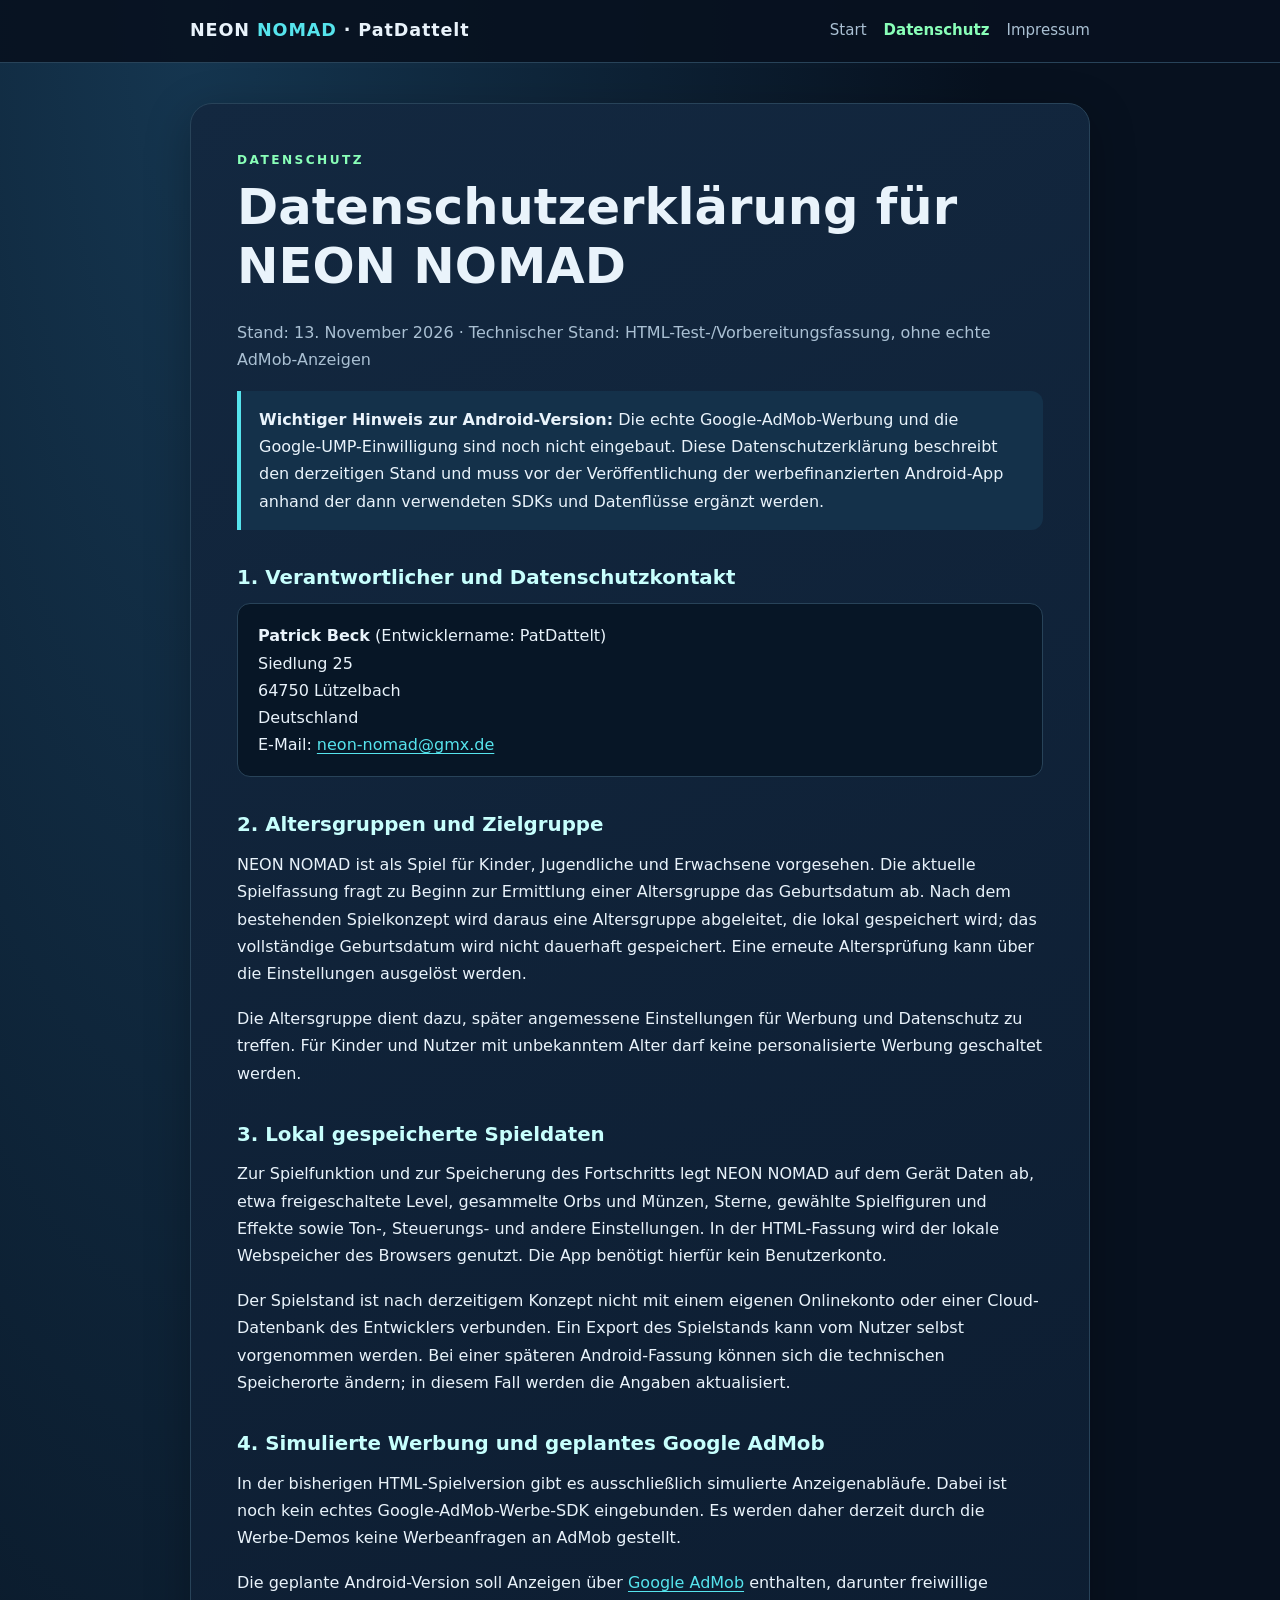
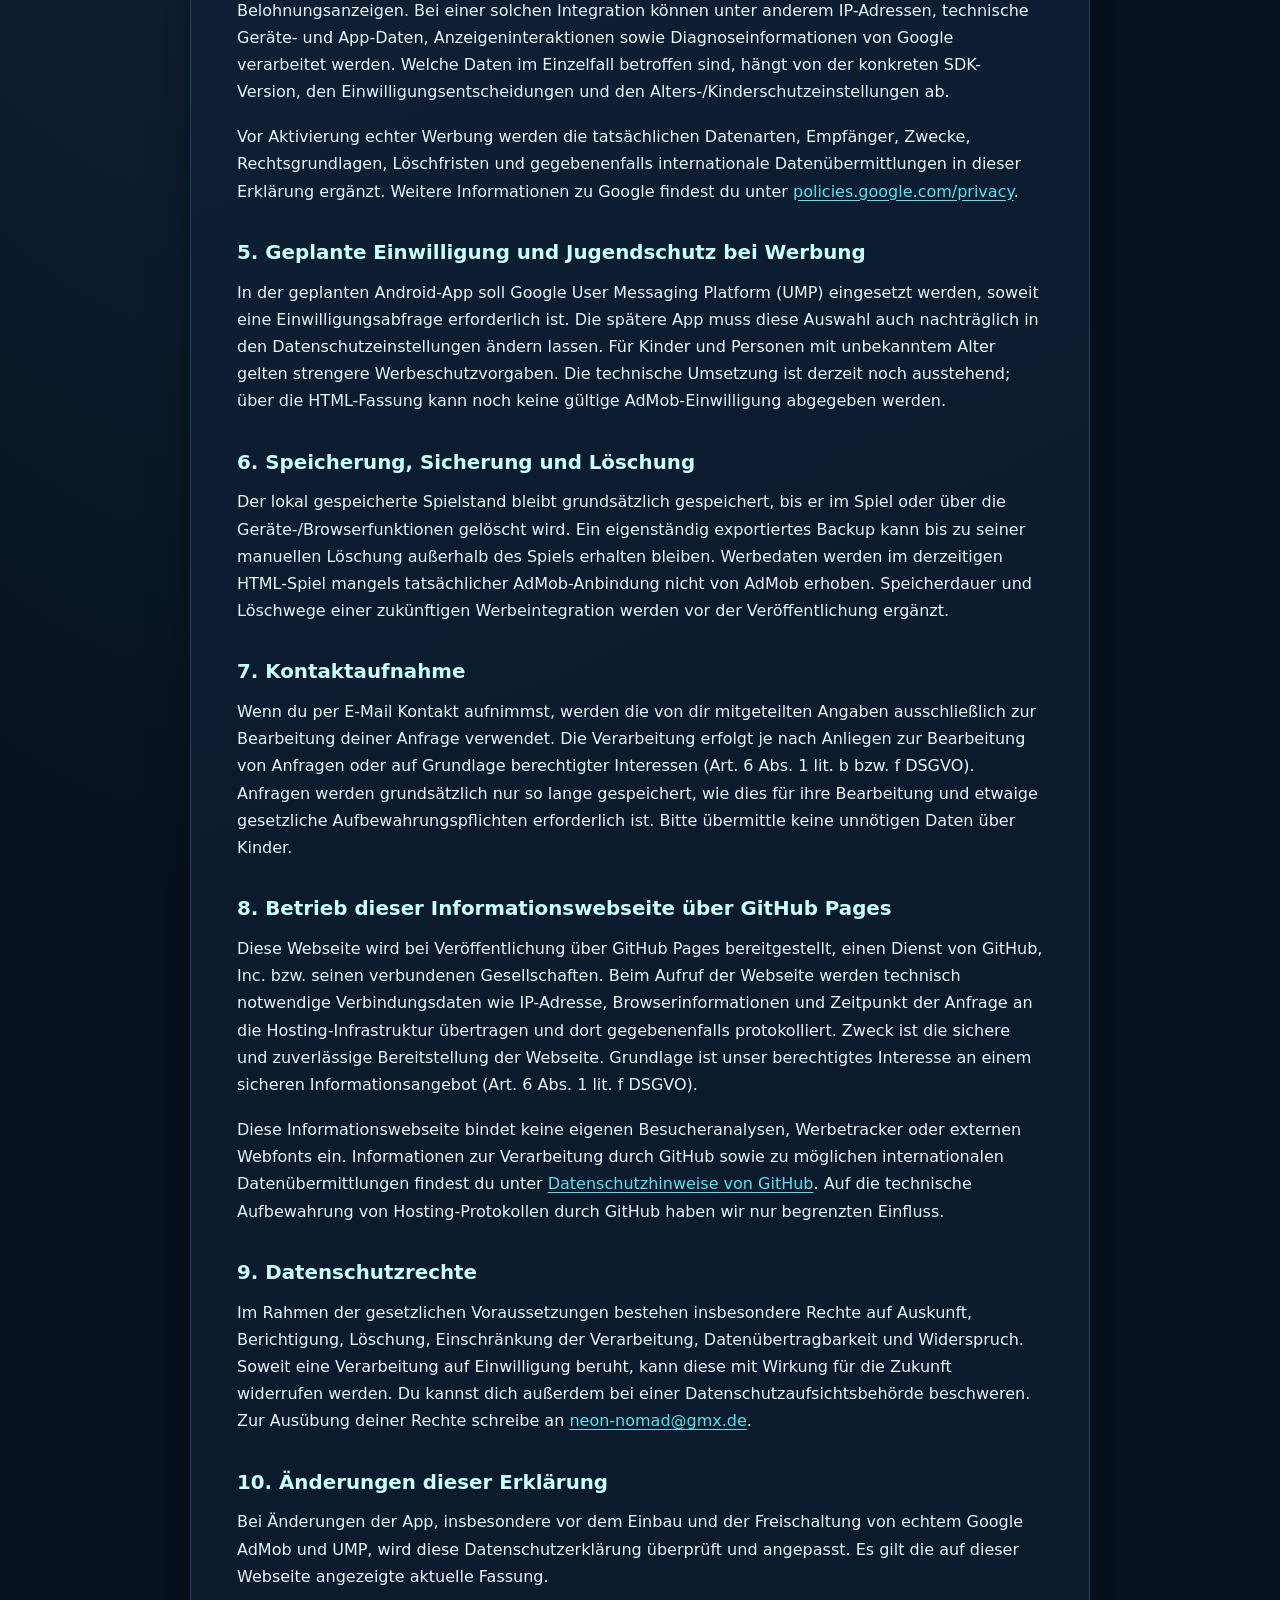
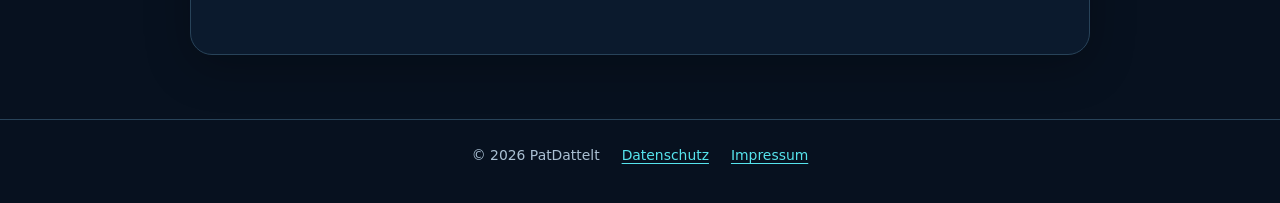
==== datenschutz.html @ 6fb0c7a7 "Datenschutzerklärung für NEON NOMAD hinzufügen" ====
<!doctype html>
<html lang="de">
<head><meta charset="utf-8"><meta name="viewport" content="width=device-width,initial-scale=1"><meta name="theme-color" content="#07111f">
<title>Datenschutzerklärung – NEON NOMAD | PatDattelt</title><meta name="description" content="Datenschutzerklärung für NEON NOMAD und die zugehörige Informationswebseite."><link rel="stylesheet" href="style.css"></head>
<body>
<header class="site-header"><div class="wrap"><a href="index.html" class="brand">NEON <span>NOMAD</span> · PatDattelt</a><nav aria-label="Hauptnavigation"><a href="index.html">Start</a><a href="datenschutz.html" aria-current="page">Datenschutz</a><a href="impressum.html">Impressum</a></nav></div></header>
<main class="wrap"><article class="paper">
<p class="kicker">DATENSCHUTZ</p>
<h1>Datenschutzerklärung für NEON NOMAD</h1>
<p class="muted">Stand: 13. November 2026 · Technischer Stand: HTML-Test-/Vorbereitungsfassung, ohne echte AdMob-Anzeigen</p>
<div class="notice"><strong>Wichtiger Hinweis zur Android-Version:</strong> Die echte Google-AdMob-Werbung und die Google-UMP-Einwilligung sind noch nicht eingebaut. Diese Datenschutzerklärung beschreibt den derzeitigen Stand und muss vor der Veröffentlichung der werbefinanzierten Android-App anhand der dann verwendeten SDKs und Datenflüsse ergänzt werden.</div>
<h2>1. Verantwortlicher und Datenschutzkontakt</h2>
<address class="contact"><strong>Patrick Beck</strong> (Entwicklername: PatDattelt)<br>Siedlung 25<br>64750 Lützelbach<br>Deutschland<br>E-Mail: <a href="mailto:neon-nomad@gmx.de">neon-nomad@gmx.de</a></address>
<h2>2. Altersgruppen und Zielgruppe</h2>
<p>NEON NOMAD ist als Spiel für Kinder, Jugendliche und Erwachsene vorgesehen. Die aktuelle Spielfassung fragt zu Beginn zur Ermittlung einer Altersgruppe das Geburtsdatum ab. Nach dem bestehenden Spielkonzept wird daraus eine Altersgruppe abgeleitet, die lokal gespeichert wird; das vollständige Geburtsdatum wird nicht dauerhaft gespeichert. Eine erneute Altersprüfung kann über die Einstellungen ausgelöst werden.</p>
<p>Die Altersgruppe dient dazu, später angemessene Einstellungen für Werbung und Datenschutz zu treffen. Für Kinder und Nutzer mit unbekanntem Alter darf keine personalisierte Werbung geschaltet werden.</p>
<h2>3. Lokal gespeicherte Spieldaten</h2>
<p>Zur Spielfunktion und zur Speicherung des Fortschritts legt NEON NOMAD auf dem Gerät Daten ab, etwa freigeschaltete Level, gesammelte Orbs und Münzen, Sterne, gewählte Spielfiguren und Effekte sowie Ton-, Steuerungs- und andere Einstellungen. In der HTML-Fassung wird der lokale Webspeicher des Browsers genutzt. Die App benötigt hierfür kein Benutzerkonto.</p>
<p>Der Spielstand ist nach derzeitigem Konzept nicht mit einem eigenen Onlinekonto oder einer Cloud-Datenbank des Entwicklers verbunden. Ein Export des Spielstands kann vom Nutzer selbst vorgenommen werden. Bei einer späteren Android-Fassung können sich die technischen Speicherorte ändern; in diesem Fall werden die Angaben aktualisiert.</p>
<h2>4. Simulierte Werbung und geplantes Google AdMob</h2>
<p>In der bisherigen HTML-Spielversion gibt es ausschließlich simulierte Anzeigenabläufe. Dabei ist noch kein echtes Google-AdMob-Werbe-SDK eingebunden. Es werden daher derzeit durch die Werbe-Demos keine Werbeanfragen an AdMob gestellt.</p>
<p>Die geplante Android-Version soll Anzeigen über <a href="https://support.google.com/admob/">Google AdMob</a> enthalten, darunter freiwillige Belohnungsanzeigen. Bei einer solchen Integration können unter anderem IP-Adressen, technische Geräte- und App-Daten, Anzeigeninteraktionen sowie Diagnoseinformationen von Google verarbeitet werden. Welche Daten im Einzelfall betroffen sind, hängt von der konkreten SDK-Version, den Einwilligungsentscheidungen und den Alters-/Kinderschutzeinstellungen ab.</p>
<p>Vor Aktivierung echter Werbung werden die tatsächlichen Datenarten, Empfänger, Zwecke, Rechtsgrundlagen, Löschfristen und gegebenenfalls internationale Datenübermittlungen in dieser Erklärung ergänzt. Weitere Informationen zu Google findest du unter <a href="https://policies.google.com/privacy">policies.google.com/privacy</a>.</p>
<h2>5. Geplante Einwilligung und Jugendschutz bei Werbung</h2>
<p>In der geplanten Android-App soll Google User Messaging Platform (UMP) eingesetzt werden, soweit eine Einwilligungsabfrage erforderlich ist. Die spätere App muss diese Auswahl auch nachträglich in den Datenschutzeinstellungen ändern lassen. Für Kinder und Personen mit unbekanntem Alter gelten strengere Werbeschutzvorgaben. Die technische Umsetzung ist derzeit noch ausstehend; über die HTML-Fassung kann noch keine gültige AdMob-Einwilligung abgegeben werden.</p>
<h2>6. Speicherung, Sicherung und Löschung</h2>
<p>Der lokal gespeicherte Spielstand bleibt grundsätzlich gespeichert, bis er im Spiel oder über die Geräte-/Browserfunktionen gelöscht wird. Ein eigenständig exportiertes Backup kann bis zu seiner manuellen Löschung außerhalb des Spiels erhalten bleiben. Werbedaten werden im derzeitigen HTML-Spiel mangels tatsächlicher AdMob-Anbindung nicht von AdMob erhoben. Speicherdauer und Löschwege einer zukünftigen Werbeintegration werden vor der Veröffentlichung ergänzt.</p>
<h2>7. Kontaktaufnahme</h2>
<p>Wenn du per E-Mail Kontakt aufnimmst, werden die von dir mitgeteilten Angaben ausschließlich zur Bearbeitung deiner Anfrage verwendet. Die Verarbeitung erfolgt je nach Anliegen zur Bearbeitung von Anfragen oder auf Grundlage berechtigter Interessen (Art. 6 Abs. 1 lit. b bzw. f DSGVO). Anfragen werden grundsätzlich nur so lange gespeichert, wie dies für ihre Bearbeitung und etwaige gesetzliche Aufbewahrungspflichten erforderlich ist. Bitte übermittle keine unnötigen Daten über Kinder.</p>
<h2>8. Betrieb dieser Informationswebseite über GitHub Pages</h2>
<p>Diese Webseite wird bei Veröffentlichung über GitHub Pages bereitgestellt, einen Dienst von GitHub, Inc. bzw. seinen verbundenen Gesellschaften. Beim Aufruf der Webseite werden technisch notwendige Verbindungsdaten wie IP-Adresse, Browserinformationen und Zeitpunkt der Anfrage an die Hosting-Infrastruktur übertragen und dort gegebenenfalls protokolliert. Zweck ist die sichere und zuverlässige Bereitstellung der Webseite. Grundlage ist unser berechtigtes Interesse an einem sicheren Informationsangebot (Art. 6 Abs. 1 lit. f DSGVO).</p>
<p>Diese Informationswebseite bindet keine eigenen Besucheranalysen, Werbetracker oder externen Webfonts ein. Informationen zur Verarbeitung durch GitHub sowie zu möglichen internationalen Datenübermittlungen findest du unter <a href="https://docs.github.com/de/site-policy/privacy-policies/github-general-privacy-statement">Datenschutzhinweise von GitHub</a>. Auf die technische Aufbewahrung von Hosting-Protokollen durch GitHub haben wir nur begrenzten Einfluss.</p>
<h2>9. Datenschutzrechte</h2>
<p>Im Rahmen der gesetzlichen Voraussetzungen bestehen insbesondere Rechte auf Auskunft, Berichtigung, Löschung, Einschränkung der Verarbeitung, Datenübertragbarkeit und Widerspruch. Soweit eine Verarbeitung auf Einwilligung beruht, kann diese mit Wirkung für die Zukunft widerrufen werden. Du kannst dich außerdem bei einer Datenschutzaufsichtsbehörde beschweren. Zur Ausübung deiner Rechte schreibe an <a href="mailto:neon-nomad@gmx.de">neon-nomad@gmx.de</a>.</p>
<h2>10. Änderungen dieser Erklärung</h2>
<p>Bei Änderungen der App, insbesondere vor dem Einbau und der Freischaltung von echtem Google AdMob und UMP, wird diese Datenschutzerklärung überprüft und angepasst. Es gilt die auf dieser Webseite angezeigte aktuelle Fassung.</p>
</article></main>
<footer>© 2026 PatDattelt <a href="datenschutz.html">Datenschutz</a><a href="impressum.html">Impressum</a></footer>
</body></html>
---- style.css ----
:root{color-scheme:dark;--bg:#07111f;--surface:#0f2035;--ink:#e9f3fb;--muted:#aac0d3;--line:#284359;--cyan:#56e4ed;--green:#89ffb8}*{box-sizing:border-box}html{scroll-behavior:smooth}body{margin:0;background:radial-gradient(ellipse at 15% 0%,#153650 0%,transparent 52%),var(--bg);font:16px/1.7 system-ui,-apple-system,"Segoe UI",sans-serif;color:var(--ink)}a{color:var(--cyan);text-underline-offset:3px}a:hover{color:white}.wrap{width:min(100% - 36px,900px);margin:auto}.site-header{background:#07111fe9;border-bottom:1px solid var(--line)}.site-header .wrap{display:flex;align-items:center;justify-content:space-between;flex-wrap:wrap;gap:10px;padding:16px 0}.brand{font-weight:900;letter-spacing:.05em;color:var(--ink);text-decoration:none;font-size:1.1rem}.brand span{color:var(--cyan)}nav{display:flex;gap:17px;flex-wrap:wrap}nav a{font-size:.94rem;text-decoration:none;color:var(--muted)}nav a[aria-current="page"]{color:var(--green);font-weight:700}main{padding:40px 0 64px}.paper{background:linear-gradient(155deg,#132840,#0b1a2d 70%);border:1px solid var(--line);border-radius:22px;padding:clamp(20px,5vw,46px);box-shadow:0 12px 45px #0004}.kicker{font-size:.76rem;font-weight:850;letter-spacing:.2em;color:var(--green);margin-bottom:7px}h1{line-height:1.2;font-size:clamp(2rem,6vw,3.1rem);margin:0 0 22px}h2{font-size:1.24rem;line-height:1.35;margin:35px 0 12px;color:#c7fffd}p{margin:0 0 18px}.muted{color:var(--muted)}.notice{border-left:4px solid var(--cyan);padding:15px 18px;background:#14314a;border-radius:0 12px 12px 0;margin:16px 0 24px}.contact{font-style:normal;border:1px solid var(--line);padding:18px 20px;border-radius:13px;background:#071626;overflow-wrap:anywhere}.card-grid{display:grid;grid-template-columns:repeat(auto-fit,minmax(min(100%,270px),1fr));gap:14px;margin:30px 0}.link-card{display:flex;flex-direction:column;gap:10px;text-decoration:none;border:1px solid #316578;background:#0b2940;padding:22px;border-radius:14px}.link-card strong{font-size:1.16rem;color:var(--ink)}.link-card small{font-size:.91rem;color:var(--muted)}footer{border-top:1px solid var(--line);padding:24px 18px 35px;display:flex;justify-content:center;flex-wrap:wrap;gap:12px 22px;color:var(--muted);font-size:.87rem}@media(max-width:520px){main{padding:18px 0 42px}.site-header .wrap{padding:12px 0}nav{gap:12px}.paper{border-radius:15px}.wrap{width:min(100% - 24px,900px)}}
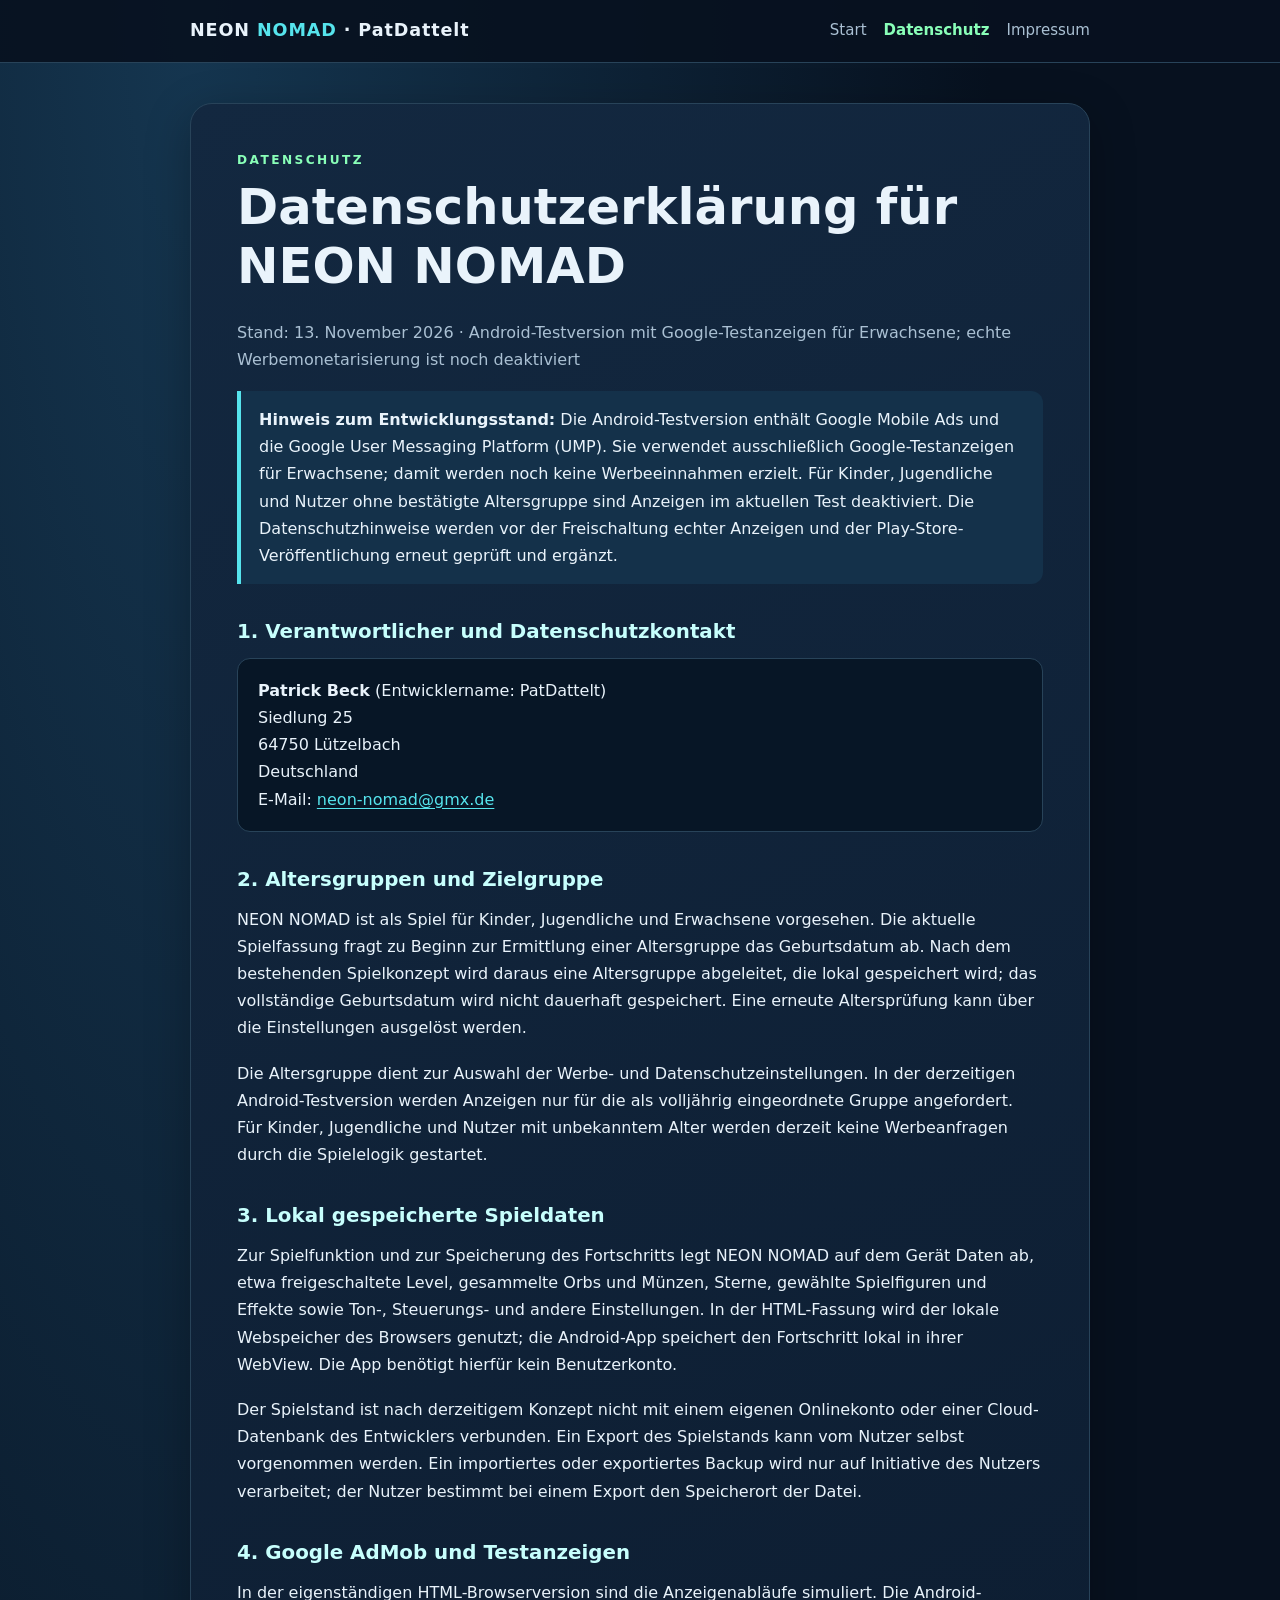
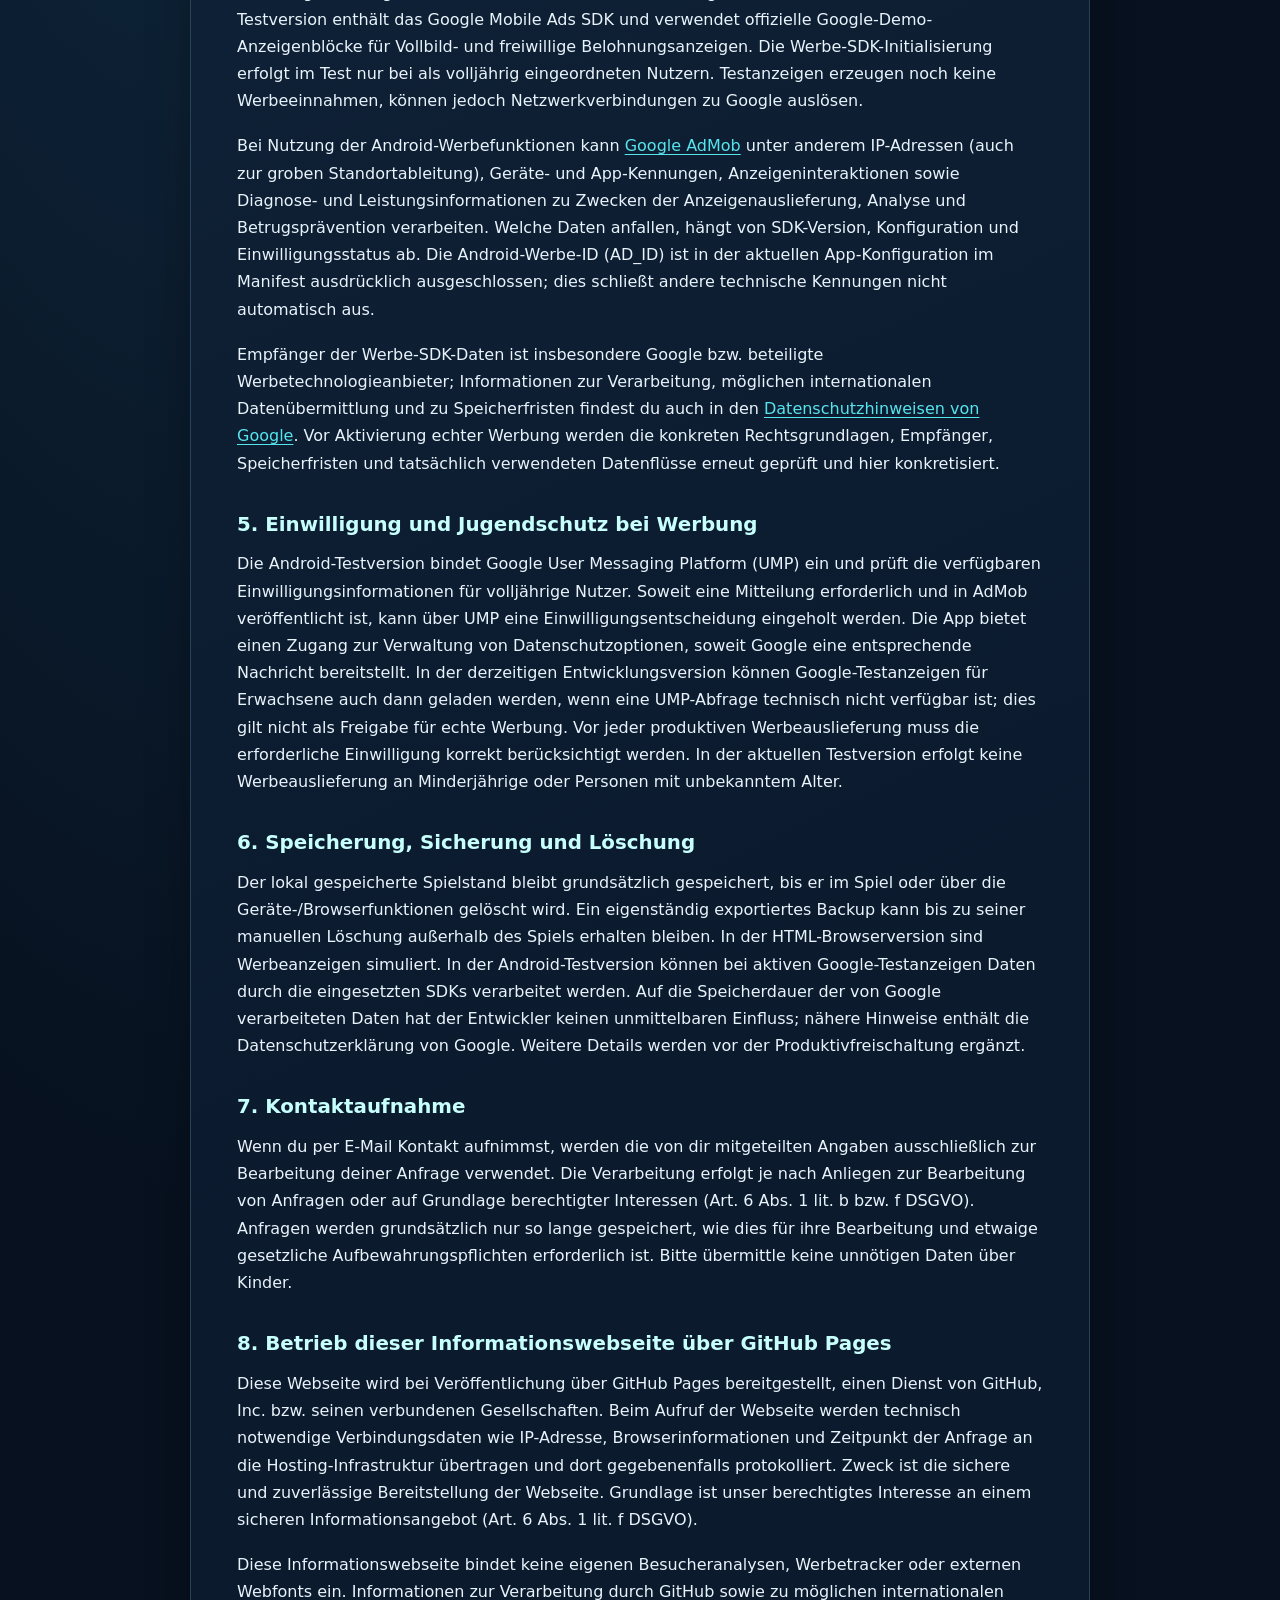
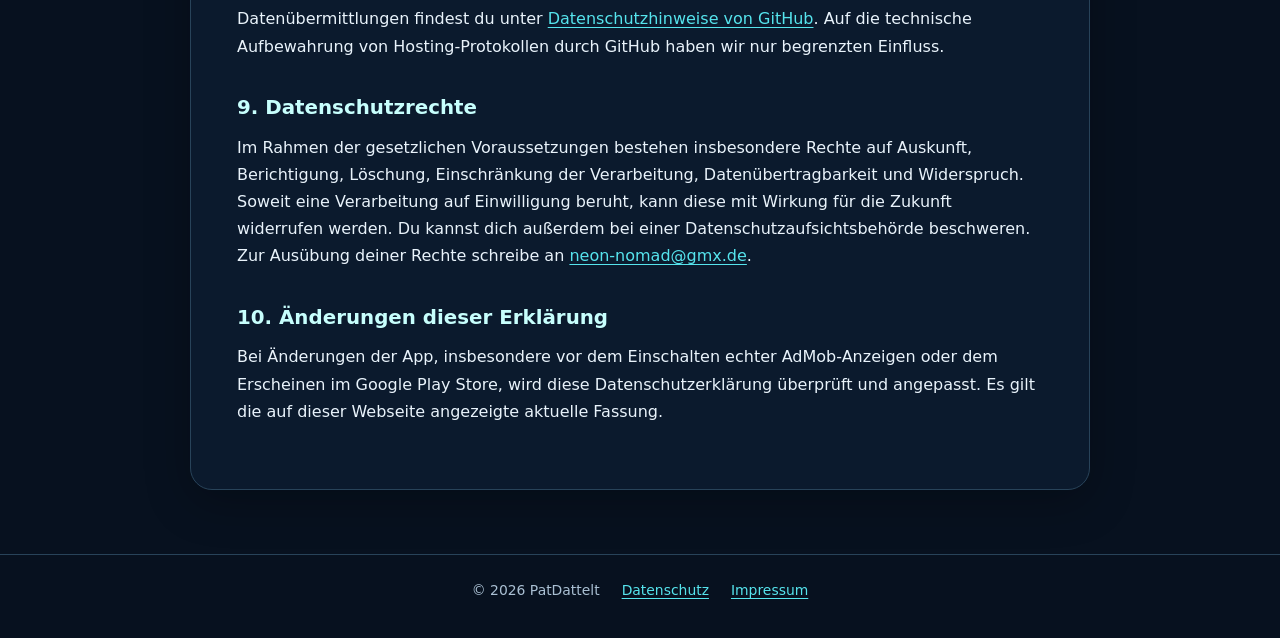
==== commit a2722414: "Update public game privacy policy for actual AdMob demo SDK and UMP integration" ====
--- a/datenschutz.html
+++ b/datenschutz.html
@@ -7,24 +7,24 @@
 <main class="wrap"><article class="paper">
 <p class="kicker">DATENSCHUTZ</p>
 <h1>Datenschutzerklärung für NEON NOMAD</h1>
-<p class="muted">Stand: 13. November 2026 · Technischer Stand: HTML-Test-/Vorbereitungsfassung, ohne echte AdMob-Anzeigen</p>
-<div class="notice"><strong>Wichtiger Hinweis zur Android-Version:</strong> Die echte Google-AdMob-Werbung und die Google-UMP-Einwilligung sind noch nicht eingebaut. Diese Datenschutzerklärung beschreibt den derzeitigen Stand und muss vor der Veröffentlichung der werbefinanzierten Android-App anhand der dann verwendeten SDKs und Datenflüsse ergänzt werden.</div>
+<p class="muted">Stand: 13. November 2026 · Android-Testversion mit Google-Testanzeigen für Erwachsene; echte Werbemonetarisierung ist noch deaktiviert</p>
+<div class="notice"><strong>Hinweis zum Entwicklungsstand:</strong> Die Android-Testversion enthält Google Mobile Ads und die Google User Messaging Platform (UMP). Sie verwendet ausschließlich Google-Testanzeigen für Erwachsene; damit werden noch keine Werbeeinnahmen erzielt. Für Kinder, Jugendliche und Nutzer ohne bestätigte Altersgruppe sind Anzeigen im aktuellen Test deaktiviert. Die Datenschutzhinweise werden vor der Freischaltung echter Anzeigen und der Play-Store-Veröffentlichung erneut geprüft und ergänzt.</div>
 <h2>1. Verantwortlicher und Datenschutzkontakt</h2>
 <address class="contact"><strong>Patrick Beck</strong> (Entwicklername: PatDattelt)<br>Siedlung 25<br>64750 Lützelbach<br>Deutschland<br>E-Mail: <a href="mailto:neon-nomad@gmx.de">neon-nomad@gmx.de</a></address>
 <h2>2. Altersgruppen und Zielgruppe</h2>
 <p>NEON NOMAD ist als Spiel für Kinder, Jugendliche und Erwachsene vorgesehen. Die aktuelle Spielfassung fragt zu Beginn zur Ermittlung einer Altersgruppe das Geburtsdatum ab. Nach dem bestehenden Spielkonzept wird daraus eine Altersgruppe abgeleitet, die lokal gespeichert wird; das vollständige Geburtsdatum wird nicht dauerhaft gespeichert. Eine erneute Altersprüfung kann über die Einstellungen ausgelöst werden.</p>
-<p>Die Altersgruppe dient dazu, später angemessene Einstellungen für Werbung und Datenschutz zu treffen. Für Kinder und Nutzer mit unbekanntem Alter darf keine personalisierte Werbung geschaltet werden.</p>
+<p>Die Altersgruppe dient zur Auswahl der Werbe- und Datenschutzeinstellungen. In der derzeitigen Android-Testversion werden Anzeigen nur für die als volljährig eingeordnete Gruppe angefordert. Für Kinder, Jugendliche und Nutzer mit unbekanntem Alter werden derzeit keine Werbeanfragen durch die Spielelogik gestartet.</p>
 <h2>3. Lokal gespeicherte Spieldaten</h2>
-<p>Zur Spielfunktion und zur Speicherung des Fortschritts legt NEON NOMAD auf dem Gerät Daten ab, etwa freigeschaltete Level, gesammelte Orbs und Münzen, Sterne, gewählte Spielfiguren und Effekte sowie Ton-, Steuerungs- und andere Einstellungen. In der HTML-Fassung wird der lokale Webspeicher des Browsers genutzt. Die App benötigt hierfür kein Benutzerkonto.</p>
-<p>Der Spielstand ist nach derzeitigem Konzept nicht mit einem eigenen Onlinekonto oder einer Cloud-Datenbank des Entwicklers verbunden. Ein Export des Spielstands kann vom Nutzer selbst vorgenommen werden. Bei einer späteren Android-Fassung können sich die technischen Speicherorte ändern; in diesem Fall werden die Angaben aktualisiert.</p>
-<h2>4. Simulierte Werbung und geplantes Google AdMob</h2>
-<p>In der bisherigen HTML-Spielversion gibt es ausschließlich simulierte Anzeigenabläufe. Dabei ist noch kein echtes Google-AdMob-Werbe-SDK eingebunden. Es werden daher derzeit durch die Werbe-Demos keine Werbeanfragen an AdMob gestellt.</p>
-<p>Die geplante Android-Version soll Anzeigen über <a href="https://support.google.com/admob/">Google AdMob</a> enthalten, darunter freiwillige Belohnungsanzeigen. Bei einer solchen Integration können unter anderem IP-Adressen, technische Geräte- und App-Daten, Anzeigeninteraktionen sowie Diagnoseinformationen von Google verarbeitet werden. Welche Daten im Einzelfall betroffen sind, hängt von der konkreten SDK-Version, den Einwilligungsentscheidungen und den Alters-/Kinderschutzeinstellungen ab.</p>
-<p>Vor Aktivierung echter Werbung werden die tatsächlichen Datenarten, Empfänger, Zwecke, Rechtsgrundlagen, Löschfristen und gegebenenfalls internationale Datenübermittlungen in dieser Erklärung ergänzt. Weitere Informationen zu Google findest du unter <a href="https://policies.google.com/privacy">policies.google.com/privacy</a>.</p>
-<h2>5. Geplante Einwilligung und Jugendschutz bei Werbung</h2>
-<p>In der geplanten Android-App soll Google User Messaging Platform (UMP) eingesetzt werden, soweit eine Einwilligungsabfrage erforderlich ist. Die spätere App muss diese Auswahl auch nachträglich in den Datenschutzeinstellungen ändern lassen. Für Kinder und Personen mit unbekanntem Alter gelten strengere Werbeschutzvorgaben. Die technische Umsetzung ist derzeit noch ausstehend; über die HTML-Fassung kann noch keine gültige AdMob-Einwilligung abgegeben werden.</p>
+<p>Zur Spielfunktion und zur Speicherung des Fortschritts legt NEON NOMAD auf dem Gerät Daten ab, etwa freigeschaltete Level, gesammelte Orbs und Münzen, Sterne, gewählte Spielfiguren und Effekte sowie Ton-, Steuerungs- und andere Einstellungen. In der HTML-Fassung wird der lokale Webspeicher des Browsers genutzt; die Android-App speichert den Fortschritt lokal in ihrer WebView. Die App benötigt hierfür kein Benutzerkonto.</p>
+<p>Der Spielstand ist nach derzeitigem Konzept nicht mit einem eigenen Onlinekonto oder einer Cloud-Datenbank des Entwicklers verbunden. Ein Export des Spielstands kann vom Nutzer selbst vorgenommen werden. Ein importiertes oder exportiertes Backup wird nur auf Initiative des Nutzers verarbeitet; der Nutzer bestimmt bei einem Export den Speicherort der Datei.</p>
+<h2>4. Google AdMob und Testanzeigen</h2>
+<p>In der eigenständigen HTML-Browserversion sind die Anzeigenabläufe simuliert. Die Android-Testversion enthält das Google Mobile Ads SDK und verwendet offizielle Google-Demo-Anzeigenblöcke für Vollbild- und freiwillige Belohnungsanzeigen. Die Werbe-SDK-Initialisierung erfolgt im Test nur bei als volljährig eingeordneten Nutzern. Testanzeigen erzeugen noch keine Werbeeinnahmen, können jedoch Netzwerkverbindungen zu Google auslösen.</p>
+<p>Bei Nutzung der Android-Werbefunktionen kann <a href="https://support.google.com/admob/">Google AdMob</a> unter anderem IP-Adressen (auch zur groben Standortableitung), Geräte- und App-Kennungen, Anzeigeninteraktionen sowie Diagnose- und Leistungsinformationen zu Zwecken der Anzeigenauslieferung, Analyse und Betrugsprävention verarbeiten. Welche Daten anfallen, hängt von SDK-Version, Konfiguration und Einwilligungsstatus ab. Die Android-Werbe-ID (AD_ID) ist in der aktuellen App-Konfiguration im Manifest ausdrücklich ausgeschlossen; dies schließt andere technische Kennungen nicht automatisch aus.</p>
+<p>Empfänger der Werbe-SDK-Daten ist insbesondere Google bzw. beteiligte Werbetechnologieanbieter; Informationen zur Verarbeitung, möglichen internationalen Datenübermittlung und zu Speicherfristen findest du auch in den <a href="https://policies.google.com/privacy">Datenschutzhinweisen von Google</a>. Vor Aktivierung echter Werbung werden die konkreten Rechtsgrundlagen, Empfänger, Speicherfristen und tatsächlich verwendeten Datenflüsse erneut geprüft und hier konkretisiert.</p>
+<h2>5. Einwilligung und Jugendschutz bei Werbung</h2>
+<p>Die Android-Testversion bindet Google User Messaging Platform (UMP) ein und prüft die verfügbaren Einwilligungsinformationen für volljährige Nutzer. Soweit eine Mitteilung erforderlich und in AdMob veröffentlicht ist, kann über UMP eine Einwilligungsentscheidung eingeholt werden. Die App bietet einen Zugang zur Verwaltung von Datenschutzoptionen, soweit Google eine entsprechende Nachricht bereitstellt. In der derzeitigen Entwicklungsversion können Google-Testanzeigen für Erwachsene auch dann geladen werden, wenn eine UMP-Abfrage technisch nicht verfügbar ist; dies gilt nicht als Freigabe für echte Werbung. Vor jeder produktiven Werbeauslieferung muss die erforderliche Einwilligung korrekt berücksichtigt werden. In der aktuellen Testversion erfolgt keine Werbeauslieferung an Minderjährige oder Personen mit unbekanntem Alter.</p>
 <h2>6. Speicherung, Sicherung und Löschung</h2>
-<p>Der lokal gespeicherte Spielstand bleibt grundsätzlich gespeichert, bis er im Spiel oder über die Geräte-/Browserfunktionen gelöscht wird. Ein eigenständig exportiertes Backup kann bis zu seiner manuellen Löschung außerhalb des Spiels erhalten bleiben. Werbedaten werden im derzeitigen HTML-Spiel mangels tatsächlicher AdMob-Anbindung nicht von AdMob erhoben. Speicherdauer und Löschwege einer zukünftigen Werbeintegration werden vor der Veröffentlichung ergänzt.</p>
+<p>Der lokal gespeicherte Spielstand bleibt grundsätzlich gespeichert, bis er im Spiel oder über die Geräte-/Browserfunktionen gelöscht wird. Ein eigenständig exportiertes Backup kann bis zu seiner manuellen Löschung außerhalb des Spiels erhalten bleiben. In der HTML-Browserversion sind Werbeanzeigen simuliert. In der Android-Testversion können bei aktiven Google-Testanzeigen Daten durch die eingesetzten SDKs verarbeitet werden. Auf die Speicherdauer der von Google verarbeiteten Daten hat der Entwickler keinen unmittelbaren Einfluss; nähere Hinweise enthält die Datenschutzerklärung von Google. Weitere Details werden vor der Produktivfreischaltung ergänzt.</p>
 <h2>7. Kontaktaufnahme</h2>
 <p>Wenn du per E-Mail Kontakt aufnimmst, werden die von dir mitgeteilten Angaben ausschließlich zur Bearbeitung deiner Anfrage verwendet. Die Verarbeitung erfolgt je nach Anliegen zur Bearbeitung von Anfragen oder auf Grundlage berechtigter Interessen (Art. 6 Abs. 1 lit. b bzw. f DSGVO). Anfragen werden grundsätzlich nur so lange gespeichert, wie dies für ihre Bearbeitung und etwaige gesetzliche Aufbewahrungspflichten erforderlich ist. Bitte übermittle keine unnötigen Daten über Kinder.</p>
 <h2>8. Betrieb dieser Informationswebseite über GitHub Pages</h2>
@@ -33,7 +33,7 @@
 <h2>9. Datenschutzrechte</h2>
 <p>Im Rahmen der gesetzlichen Voraussetzungen bestehen insbesondere Rechte auf Auskunft, Berichtigung, Löschung, Einschränkung der Verarbeitung, Datenübertragbarkeit und Widerspruch. Soweit eine Verarbeitung auf Einwilligung beruht, kann diese mit Wirkung für die Zukunft widerrufen werden. Du kannst dich außerdem bei einer Datenschutzaufsichtsbehörde beschweren. Zur Ausübung deiner Rechte schreibe an <a href="mailto:neon-nomad@gmx.de">neon-nomad@gmx.de</a>.</p>
 <h2>10. Änderungen dieser Erklärung</h2>
-<p>Bei Änderungen der App, insbesondere vor dem Einbau und der Freischaltung von echtem Google AdMob und UMP, wird diese Datenschutzerklärung überprüft und angepasst. Es gilt die auf dieser Webseite angezeigte aktuelle Fassung.</p>
+<p>Bei Änderungen der App, insbesondere vor dem Einschalten echter AdMob-Anzeigen oder dem Erscheinen im Google Play Store, wird diese Datenschutzerklärung überprüft und angepasst. Es gilt die auf dieser Webseite angezeigte aktuelle Fassung.</p>
 </article></main>
 <footer>© 2026 PatDattelt <a href="datenschutz.html">Datenschutz</a><a href="impressum.html">Impressum</a></footer>
 </body></html>
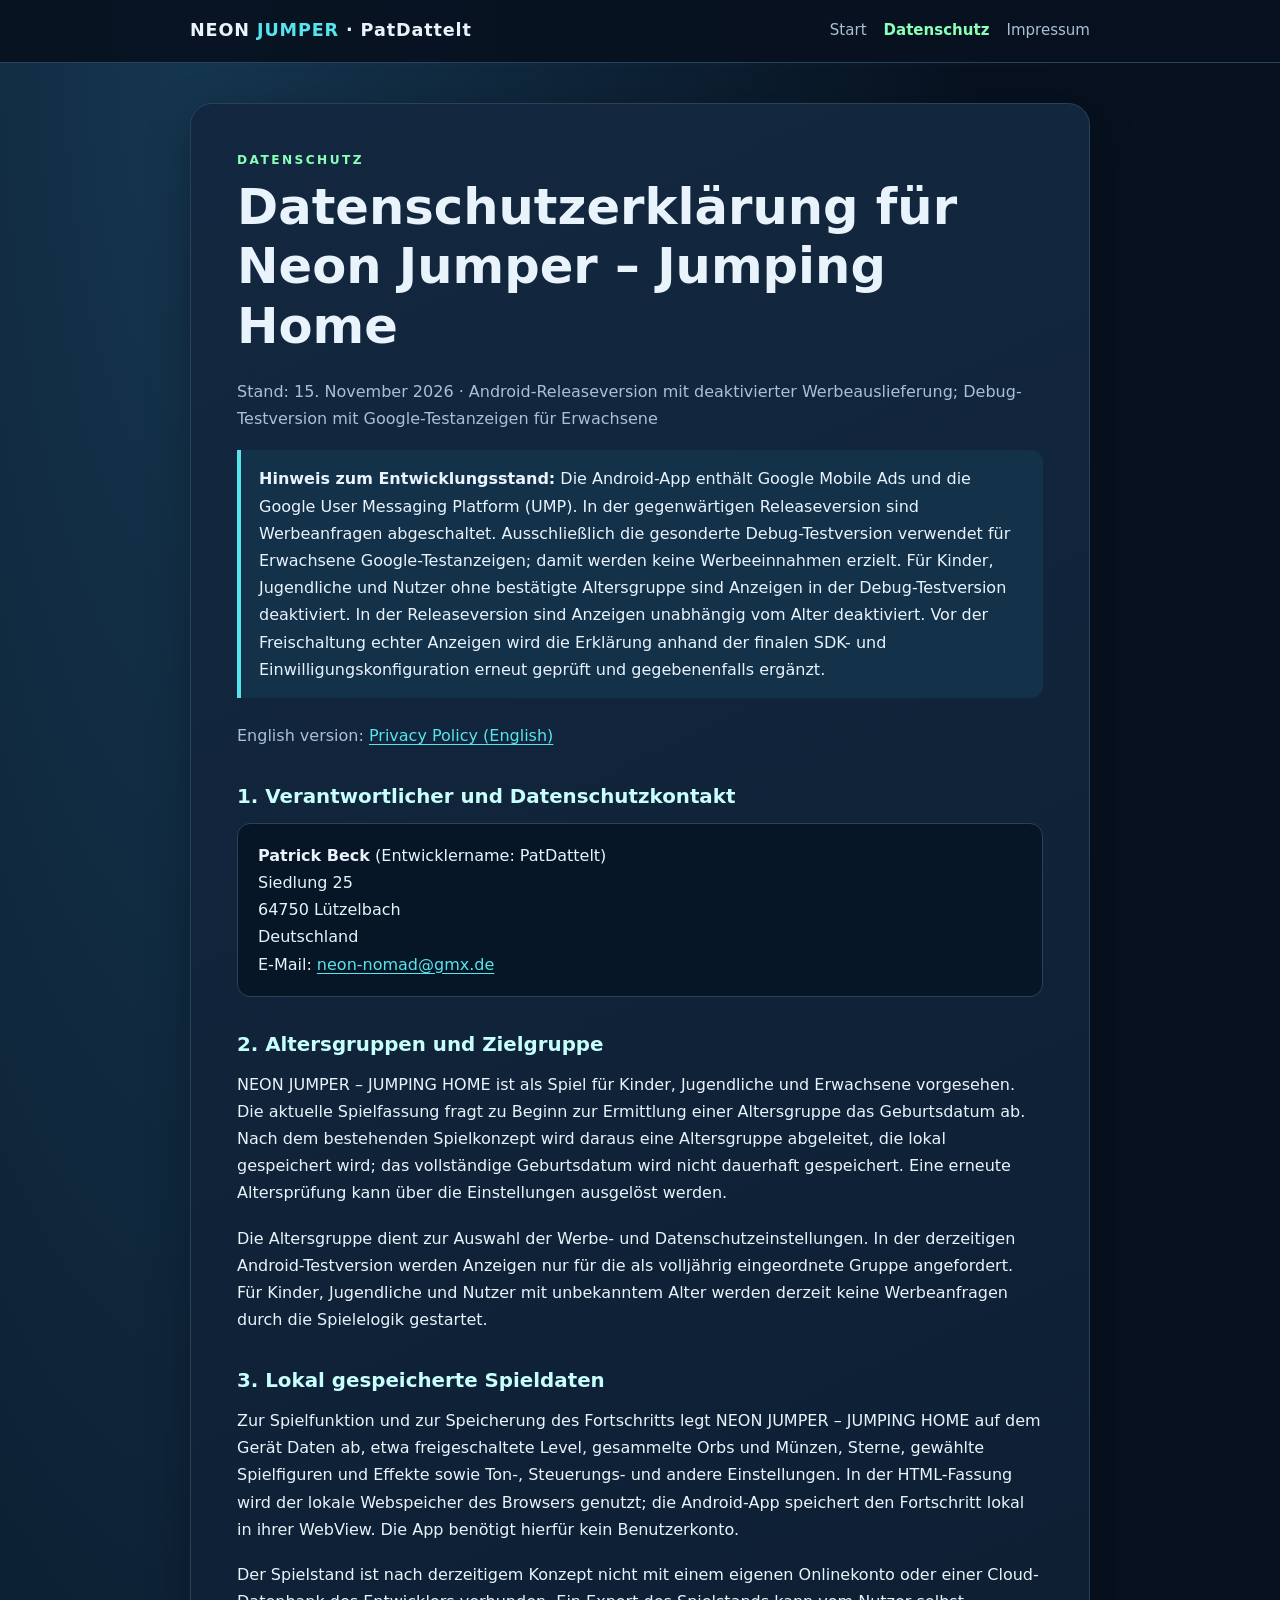
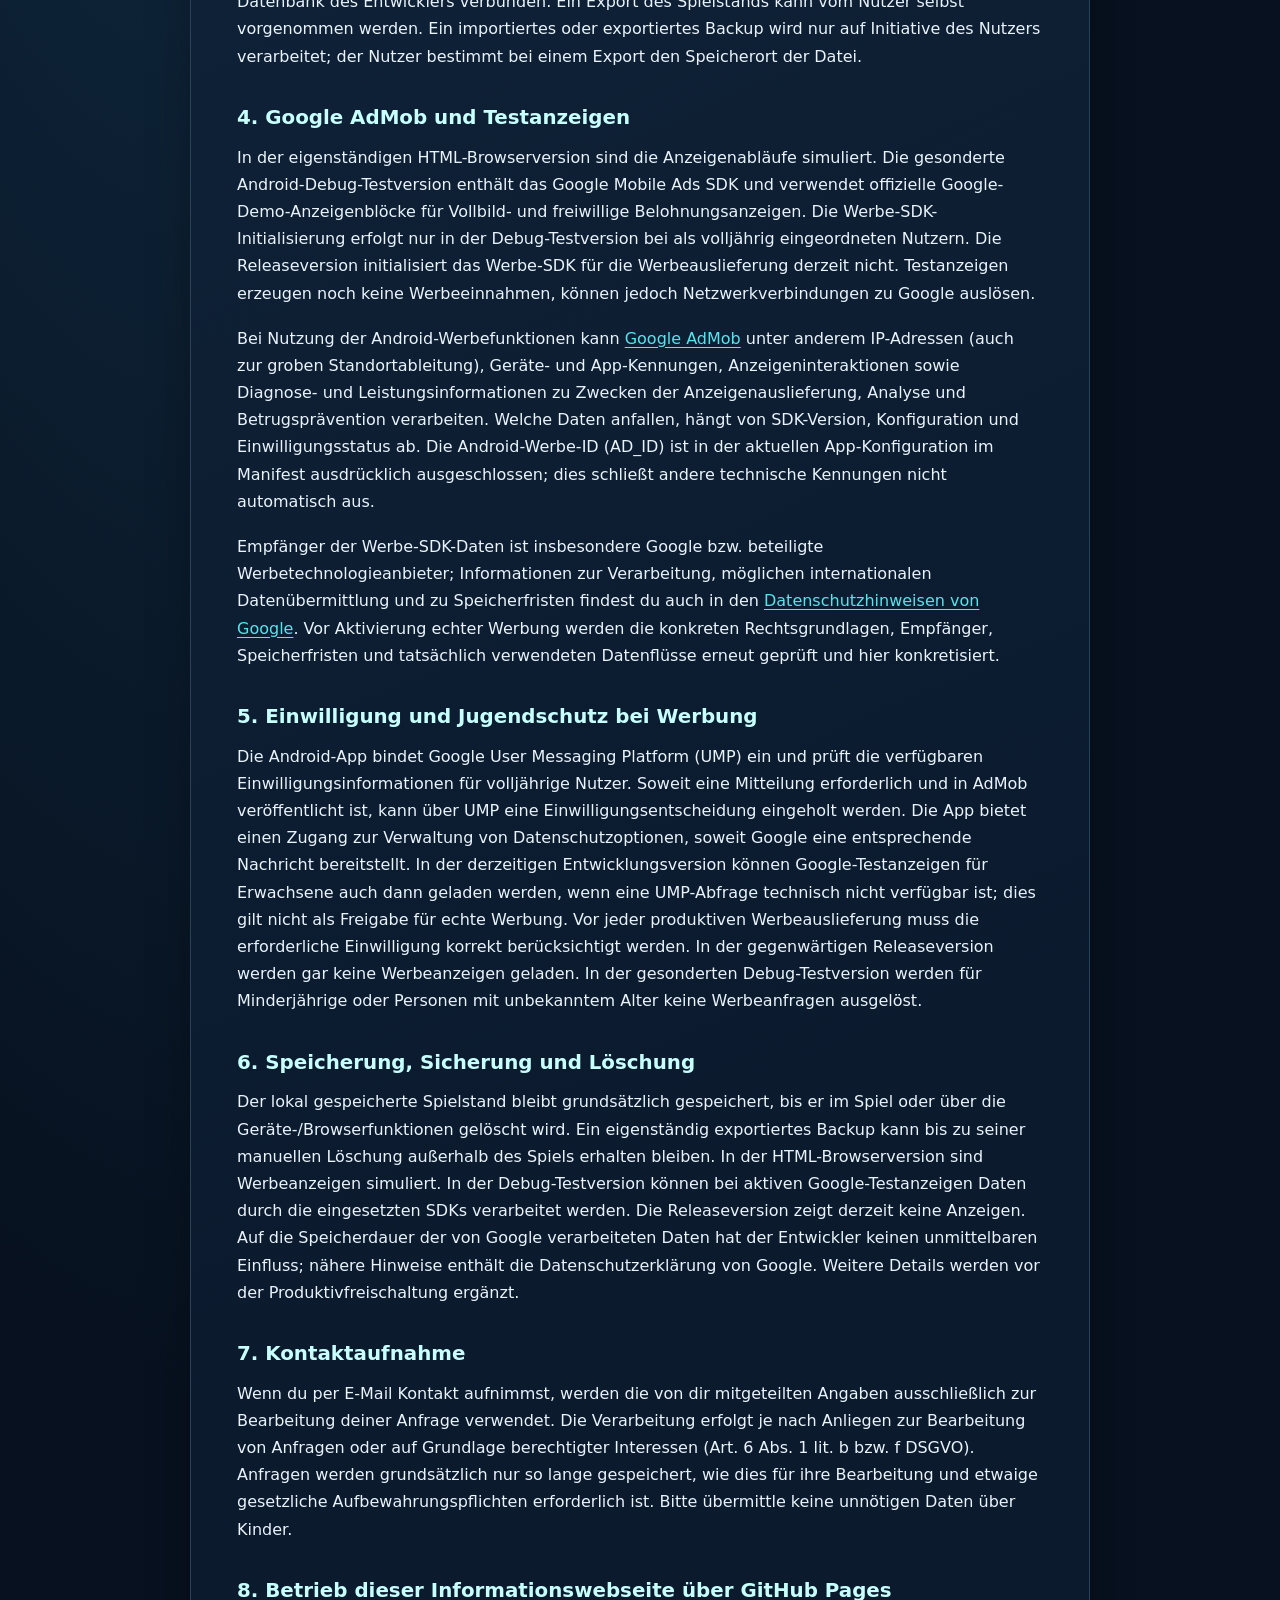
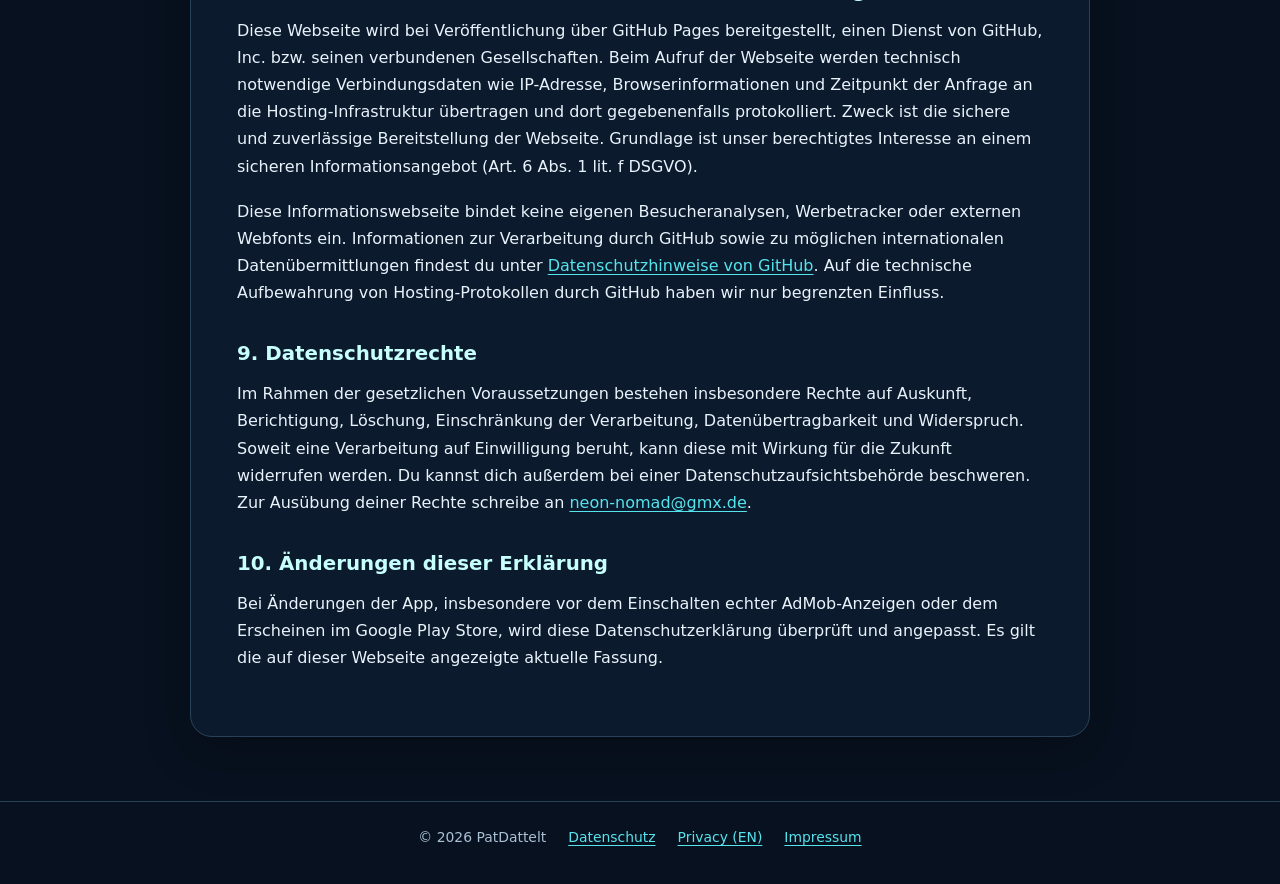
==== commit 2dc5bb1d: "Update Neon Jumper legal site and add English privacy policy" ====
--- a/datenschutz.html
+++ b/datenschutz.html
@@ -1,30 +1,31 @@
 <!doctype html>
 <html lang="de">
 <head><meta charset="utf-8"><meta name="viewport" content="width=device-width,initial-scale=1"><meta name="theme-color" content="#07111f">
-<title>Datenschutzerklärung – NEON NOMAD | PatDattelt</title><meta name="description" content="Datenschutzerklärung für NEON NOMAD und die zugehörige Informationswebseite."><link rel="stylesheet" href="style.css"></head>
+<title>Datenschutzerklärung – NEON JUMPER – JUMPING HOME | PatDattelt</title><meta name="description" content="Datenschutzerklärung für Neon Jumper – Jumping Home und die zugehörige Informationswebseite."><link rel="stylesheet" href="style.css"></head>
 <body>
-<header class="site-header"><div class="wrap"><a href="index.html" class="brand">NEON <span>NOMAD</span> · PatDattelt</a><nav aria-label="Hauptnavigation"><a href="index.html">Start</a><a href="datenschutz.html" aria-current="page">Datenschutz</a><a href="impressum.html">Impressum</a></nav></div></header>
+<header class="site-header"><div class="wrap"><a href="index.html" class="brand">NEON <span>JUMPER</span> · PatDattelt</a><nav aria-label="Hauptnavigation"><a href="index.html">Start</a><a href="datenschutz.html" aria-current="page">Datenschutz</a><a href="impressum.html">Impressum</a></nav></div></header>
 <main class="wrap"><article class="paper">
 <p class="kicker">DATENSCHUTZ</p>
-<h1>Datenschutzerklärung für NEON NOMAD</h1>
-<p class="muted">Stand: 13. November 2026 · Android-Testversion mit Google-Testanzeigen für Erwachsene; echte Werbemonetarisierung ist noch deaktiviert</p>
-<div class="notice"><strong>Hinweis zum Entwicklungsstand:</strong> Die Android-Testversion enthält Google Mobile Ads und die Google User Messaging Platform (UMP). Sie verwendet ausschließlich Google-Testanzeigen für Erwachsene; damit werden noch keine Werbeeinnahmen erzielt. Für Kinder, Jugendliche und Nutzer ohne bestätigte Altersgruppe sind Anzeigen im aktuellen Test deaktiviert. Die Datenschutzhinweise werden vor der Freischaltung echter Anzeigen und der Play-Store-Veröffentlichung erneut geprüft und ergänzt.</div>
+<h1>Datenschutzerklärung für Neon Jumper – Jumping Home</h1>
+<p class="muted">Stand: 15. November 2026 · Android-Releaseversion mit deaktivierter Werbeauslieferung; Debug-Testversion mit Google-Testanzeigen für Erwachsene</p>
+<div class="notice"><strong>Hinweis zum Entwicklungsstand:</strong> Die Android-App enthält Google Mobile Ads und die Google User Messaging Platform (UMP). In der gegenwärtigen Releaseversion sind Werbeanfragen abgeschaltet. Ausschließlich die gesonderte Debug-Testversion verwendet für Erwachsene Google-Testanzeigen; damit werden keine Werbeeinnahmen erzielt. Für Kinder, Jugendliche und Nutzer ohne bestätigte Altersgruppe sind Anzeigen in der Debug-Testversion deaktiviert. In der Releaseversion sind Anzeigen unabhängig vom Alter deaktiviert. Vor der Freischaltung echter Anzeigen wird die Erklärung anhand der finalen SDK- und Einwilligungskonfiguration erneut geprüft und gegebenenfalls ergänzt.</div>
+<p class="muted">English version: <a href="privacy.html" lang="en">Privacy Policy (English)</a></p>
 <h2>1. Verantwortlicher und Datenschutzkontakt</h2>
 <address class="contact"><strong>Patrick Beck</strong> (Entwicklername: PatDattelt)<br>Siedlung 25<br>64750 Lützelbach<br>Deutschland<br>E-Mail: <a href="mailto:neon-nomad@gmx.de">neon-nomad@gmx.de</a></address>
 <h2>2. Altersgruppen und Zielgruppe</h2>
-<p>NEON NOMAD ist als Spiel für Kinder, Jugendliche und Erwachsene vorgesehen. Die aktuelle Spielfassung fragt zu Beginn zur Ermittlung einer Altersgruppe das Geburtsdatum ab. Nach dem bestehenden Spielkonzept wird daraus eine Altersgruppe abgeleitet, die lokal gespeichert wird; das vollständige Geburtsdatum wird nicht dauerhaft gespeichert. Eine erneute Altersprüfung kann über die Einstellungen ausgelöst werden.</p>
+<p>NEON JUMPER – JUMPING HOME ist als Spiel für Kinder, Jugendliche und Erwachsene vorgesehen. Die aktuelle Spielfassung fragt zu Beginn zur Ermittlung einer Altersgruppe das Geburtsdatum ab. Nach dem bestehenden Spielkonzept wird daraus eine Altersgruppe abgeleitet, die lokal gespeichert wird; das vollständige Geburtsdatum wird nicht dauerhaft gespeichert. Eine erneute Altersprüfung kann über die Einstellungen ausgelöst werden.</p>
 <p>Die Altersgruppe dient zur Auswahl der Werbe- und Datenschutzeinstellungen. In der derzeitigen Android-Testversion werden Anzeigen nur für die als volljährig eingeordnete Gruppe angefordert. Für Kinder, Jugendliche und Nutzer mit unbekanntem Alter werden derzeit keine Werbeanfragen durch die Spielelogik gestartet.</p>
 <h2>3. Lokal gespeicherte Spieldaten</h2>
-<p>Zur Spielfunktion und zur Speicherung des Fortschritts legt NEON NOMAD auf dem Gerät Daten ab, etwa freigeschaltete Level, gesammelte Orbs und Münzen, Sterne, gewählte Spielfiguren und Effekte sowie Ton-, Steuerungs- und andere Einstellungen. In der HTML-Fassung wird der lokale Webspeicher des Browsers genutzt; die Android-App speichert den Fortschritt lokal in ihrer WebView. Die App benötigt hierfür kein Benutzerkonto.</p>
+<p>Zur Spielfunktion und zur Speicherung des Fortschritts legt NEON JUMPER – JUMPING HOME auf dem Gerät Daten ab, etwa freigeschaltete Level, gesammelte Orbs und Münzen, Sterne, gewählte Spielfiguren und Effekte sowie Ton-, Steuerungs- und andere Einstellungen. In der HTML-Fassung wird der lokale Webspeicher des Browsers genutzt; die Android-App speichert den Fortschritt lokal in ihrer WebView. Die App benötigt hierfür kein Benutzerkonto.</p>
 <p>Der Spielstand ist nach derzeitigem Konzept nicht mit einem eigenen Onlinekonto oder einer Cloud-Datenbank des Entwicklers verbunden. Ein Export des Spielstands kann vom Nutzer selbst vorgenommen werden. Ein importiertes oder exportiertes Backup wird nur auf Initiative des Nutzers verarbeitet; der Nutzer bestimmt bei einem Export den Speicherort der Datei.</p>
 <h2>4. Google AdMob und Testanzeigen</h2>
-<p>In der eigenständigen HTML-Browserversion sind die Anzeigenabläufe simuliert. Die Android-Testversion enthält das Google Mobile Ads SDK und verwendet offizielle Google-Demo-Anzeigenblöcke für Vollbild- und freiwillige Belohnungsanzeigen. Die Werbe-SDK-Initialisierung erfolgt im Test nur bei als volljährig eingeordneten Nutzern. Testanzeigen erzeugen noch keine Werbeeinnahmen, können jedoch Netzwerkverbindungen zu Google auslösen.</p>
+<p>In der eigenständigen HTML-Browserversion sind die Anzeigenabläufe simuliert. Die gesonderte Android-Debug-Testversion enthält das Google Mobile Ads SDK und verwendet offizielle Google-Demo-Anzeigenblöcke für Vollbild- und freiwillige Belohnungsanzeigen. Die Werbe-SDK-Initialisierung erfolgt nur in der Debug-Testversion bei als volljährig eingeordneten Nutzern. Die Releaseversion initialisiert das Werbe-SDK für die Werbeauslieferung derzeit nicht. Testanzeigen erzeugen noch keine Werbeeinnahmen, können jedoch Netzwerkverbindungen zu Google auslösen.</p>
 <p>Bei Nutzung der Android-Werbefunktionen kann <a href="https://support.google.com/admob/">Google AdMob</a> unter anderem IP-Adressen (auch zur groben Standortableitung), Geräte- und App-Kennungen, Anzeigeninteraktionen sowie Diagnose- und Leistungsinformationen zu Zwecken der Anzeigenauslieferung, Analyse und Betrugsprävention verarbeiten. Welche Daten anfallen, hängt von SDK-Version, Konfiguration und Einwilligungsstatus ab. Die Android-Werbe-ID (AD_ID) ist in der aktuellen App-Konfiguration im Manifest ausdrücklich ausgeschlossen; dies schließt andere technische Kennungen nicht automatisch aus.</p>
 <p>Empfänger der Werbe-SDK-Daten ist insbesondere Google bzw. beteiligte Werbetechnologieanbieter; Informationen zur Verarbeitung, möglichen internationalen Datenübermittlung und zu Speicherfristen findest du auch in den <a href="https://policies.google.com/privacy">Datenschutzhinweisen von Google</a>. Vor Aktivierung echter Werbung werden die konkreten Rechtsgrundlagen, Empfänger, Speicherfristen und tatsächlich verwendeten Datenflüsse erneut geprüft und hier konkretisiert.</p>
 <h2>5. Einwilligung und Jugendschutz bei Werbung</h2>
-<p>Die Android-Testversion bindet Google User Messaging Platform (UMP) ein und prüft die verfügbaren Einwilligungsinformationen für volljährige Nutzer. Soweit eine Mitteilung erforderlich und in AdMob veröffentlicht ist, kann über UMP eine Einwilligungsentscheidung eingeholt werden. Die App bietet einen Zugang zur Verwaltung von Datenschutzoptionen, soweit Google eine entsprechende Nachricht bereitstellt. In der derzeitigen Entwicklungsversion können Google-Testanzeigen für Erwachsene auch dann geladen werden, wenn eine UMP-Abfrage technisch nicht verfügbar ist; dies gilt nicht als Freigabe für echte Werbung. Vor jeder produktiven Werbeauslieferung muss die erforderliche Einwilligung korrekt berücksichtigt werden. In der aktuellen Testversion erfolgt keine Werbeauslieferung an Minderjährige oder Personen mit unbekanntem Alter.</p>
+<p>Die Android-App bindet Google User Messaging Platform (UMP) ein und prüft die verfügbaren Einwilligungsinformationen für volljährige Nutzer. Soweit eine Mitteilung erforderlich und in AdMob veröffentlicht ist, kann über UMP eine Einwilligungsentscheidung eingeholt werden. Die App bietet einen Zugang zur Verwaltung von Datenschutzoptionen, soweit Google eine entsprechende Nachricht bereitstellt. In der derzeitigen Entwicklungsversion können Google-Testanzeigen für Erwachsene auch dann geladen werden, wenn eine UMP-Abfrage technisch nicht verfügbar ist; dies gilt nicht als Freigabe für echte Werbung. Vor jeder produktiven Werbeauslieferung muss die erforderliche Einwilligung korrekt berücksichtigt werden. In der gegenwärtigen Releaseversion werden gar keine Werbeanzeigen geladen. In der gesonderten Debug-Testversion werden für Minderjährige oder Personen mit unbekanntem Alter keine Werbeanfragen ausgelöst.</p>
 <h2>6. Speicherung, Sicherung und Löschung</h2>
-<p>Der lokal gespeicherte Spielstand bleibt grundsätzlich gespeichert, bis er im Spiel oder über die Geräte-/Browserfunktionen gelöscht wird. Ein eigenständig exportiertes Backup kann bis zu seiner manuellen Löschung außerhalb des Spiels erhalten bleiben. In der HTML-Browserversion sind Werbeanzeigen simuliert. In der Android-Testversion können bei aktiven Google-Testanzeigen Daten durch die eingesetzten SDKs verarbeitet werden. Auf die Speicherdauer der von Google verarbeiteten Daten hat der Entwickler keinen unmittelbaren Einfluss; nähere Hinweise enthält die Datenschutzerklärung von Google. Weitere Details werden vor der Produktivfreischaltung ergänzt.</p>
+<p>Der lokal gespeicherte Spielstand bleibt grundsätzlich gespeichert, bis er im Spiel oder über die Geräte-/Browserfunktionen gelöscht wird. Ein eigenständig exportiertes Backup kann bis zu seiner manuellen Löschung außerhalb des Spiels erhalten bleiben. In der HTML-Browserversion sind Werbeanzeigen simuliert. In der Debug-Testversion können bei aktiven Google-Testanzeigen Daten durch die eingesetzten SDKs verarbeitet werden. Die Releaseversion zeigt derzeit keine Anzeigen. Auf die Speicherdauer der von Google verarbeiteten Daten hat der Entwickler keinen unmittelbaren Einfluss; nähere Hinweise enthält die Datenschutzerklärung von Google. Weitere Details werden vor der Produktivfreischaltung ergänzt.</p>
 <h2>7. Kontaktaufnahme</h2>
 <p>Wenn du per E-Mail Kontakt aufnimmst, werden die von dir mitgeteilten Angaben ausschließlich zur Bearbeitung deiner Anfrage verwendet. Die Verarbeitung erfolgt je nach Anliegen zur Bearbeitung von Anfragen oder auf Grundlage berechtigter Interessen (Art. 6 Abs. 1 lit. b bzw. f DSGVO). Anfragen werden grundsätzlich nur so lange gespeichert, wie dies für ihre Bearbeitung und etwaige gesetzliche Aufbewahrungspflichten erforderlich ist. Bitte übermittle keine unnötigen Daten über Kinder.</p>
 <h2>8. Betrieb dieser Informationswebseite über GitHub Pages</h2>
@@ -35,5 +36,5 @@
 <h2>10. Änderungen dieser Erklärung</h2>
 <p>Bei Änderungen der App, insbesondere vor dem Einschalten echter AdMob-Anzeigen oder dem Erscheinen im Google Play Store, wird diese Datenschutzerklärung überprüft und angepasst. Es gilt die auf dieser Webseite angezeigte aktuelle Fassung.</p>
 </article></main>
-<footer>© 2026 PatDattelt <a href="datenschutz.html">Datenschutz</a><a href="impressum.html">Impressum</a></footer>
+<footer>© 2026 PatDattelt <a href="datenschutz.html">Datenschutz</a><a href="privacy.html">Privacy (EN)</a><a href="impressum.html">Impressum</a></footer>
 </body></html>
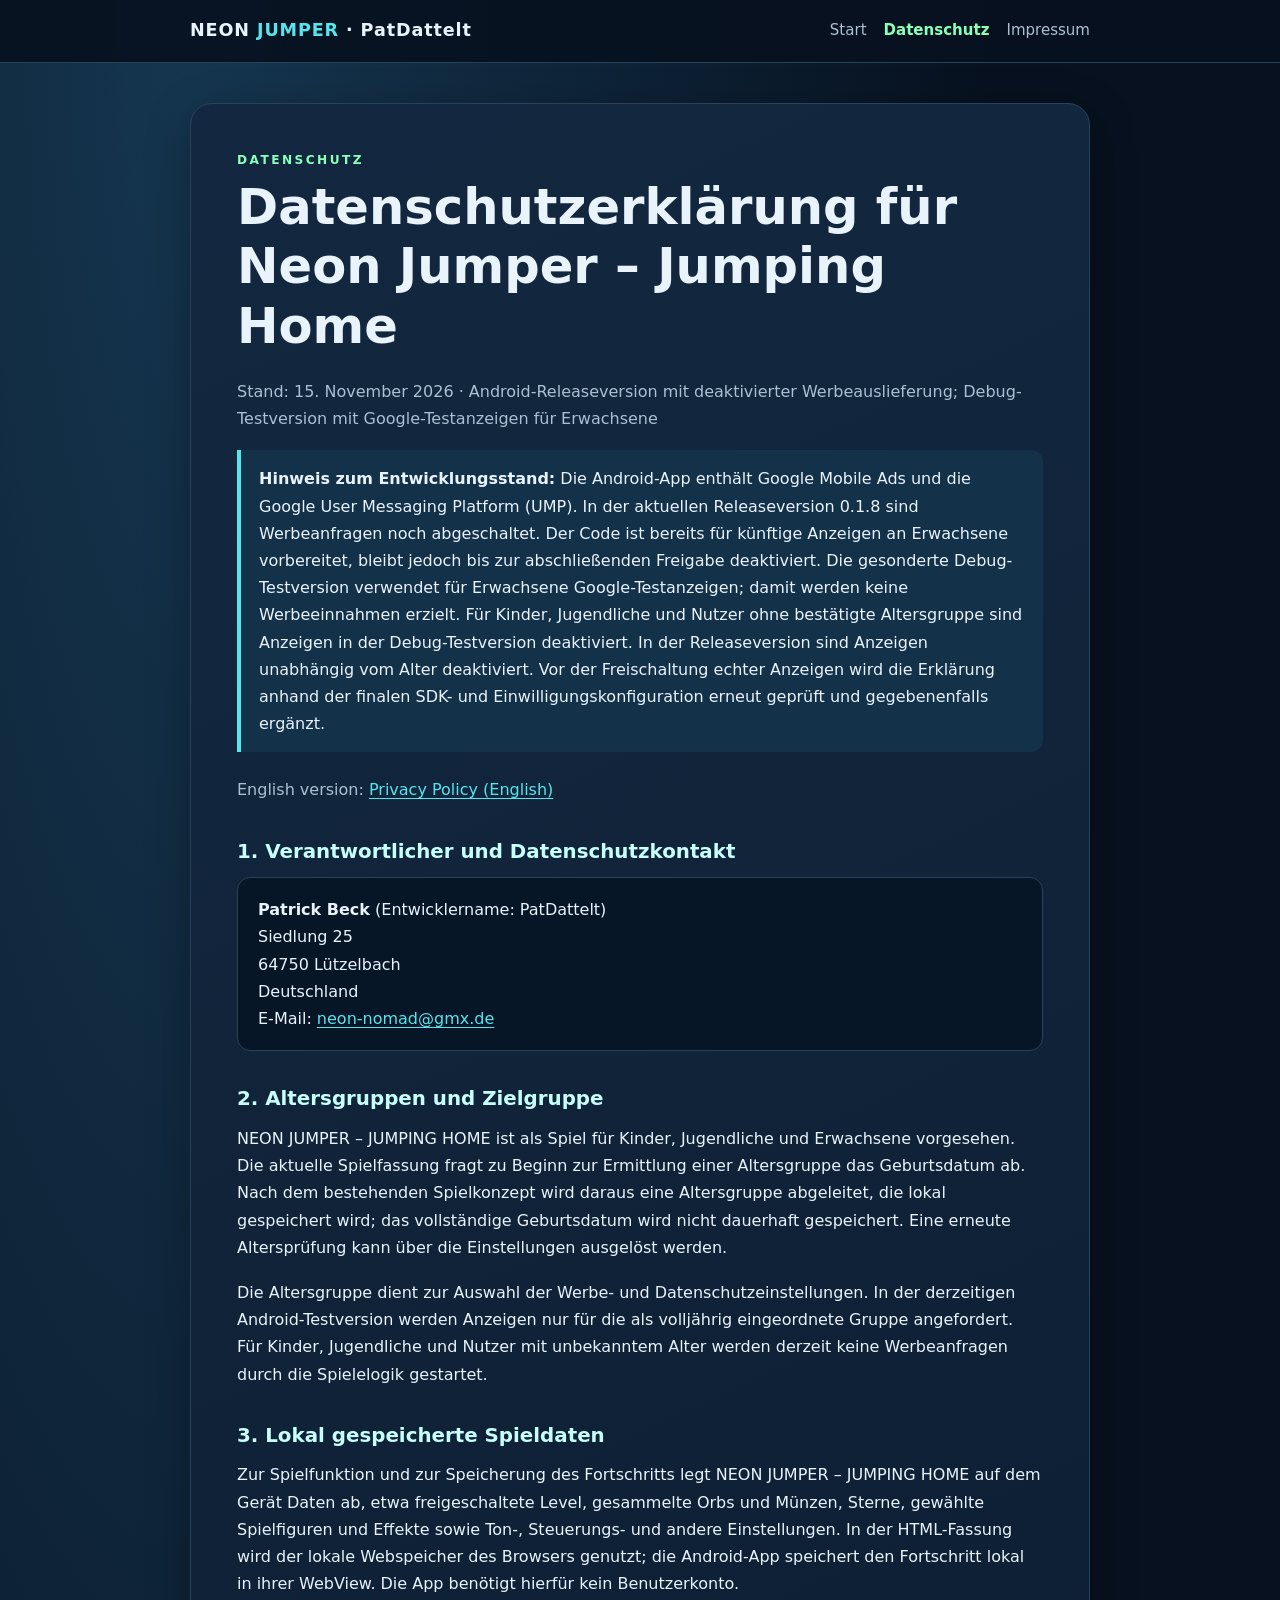
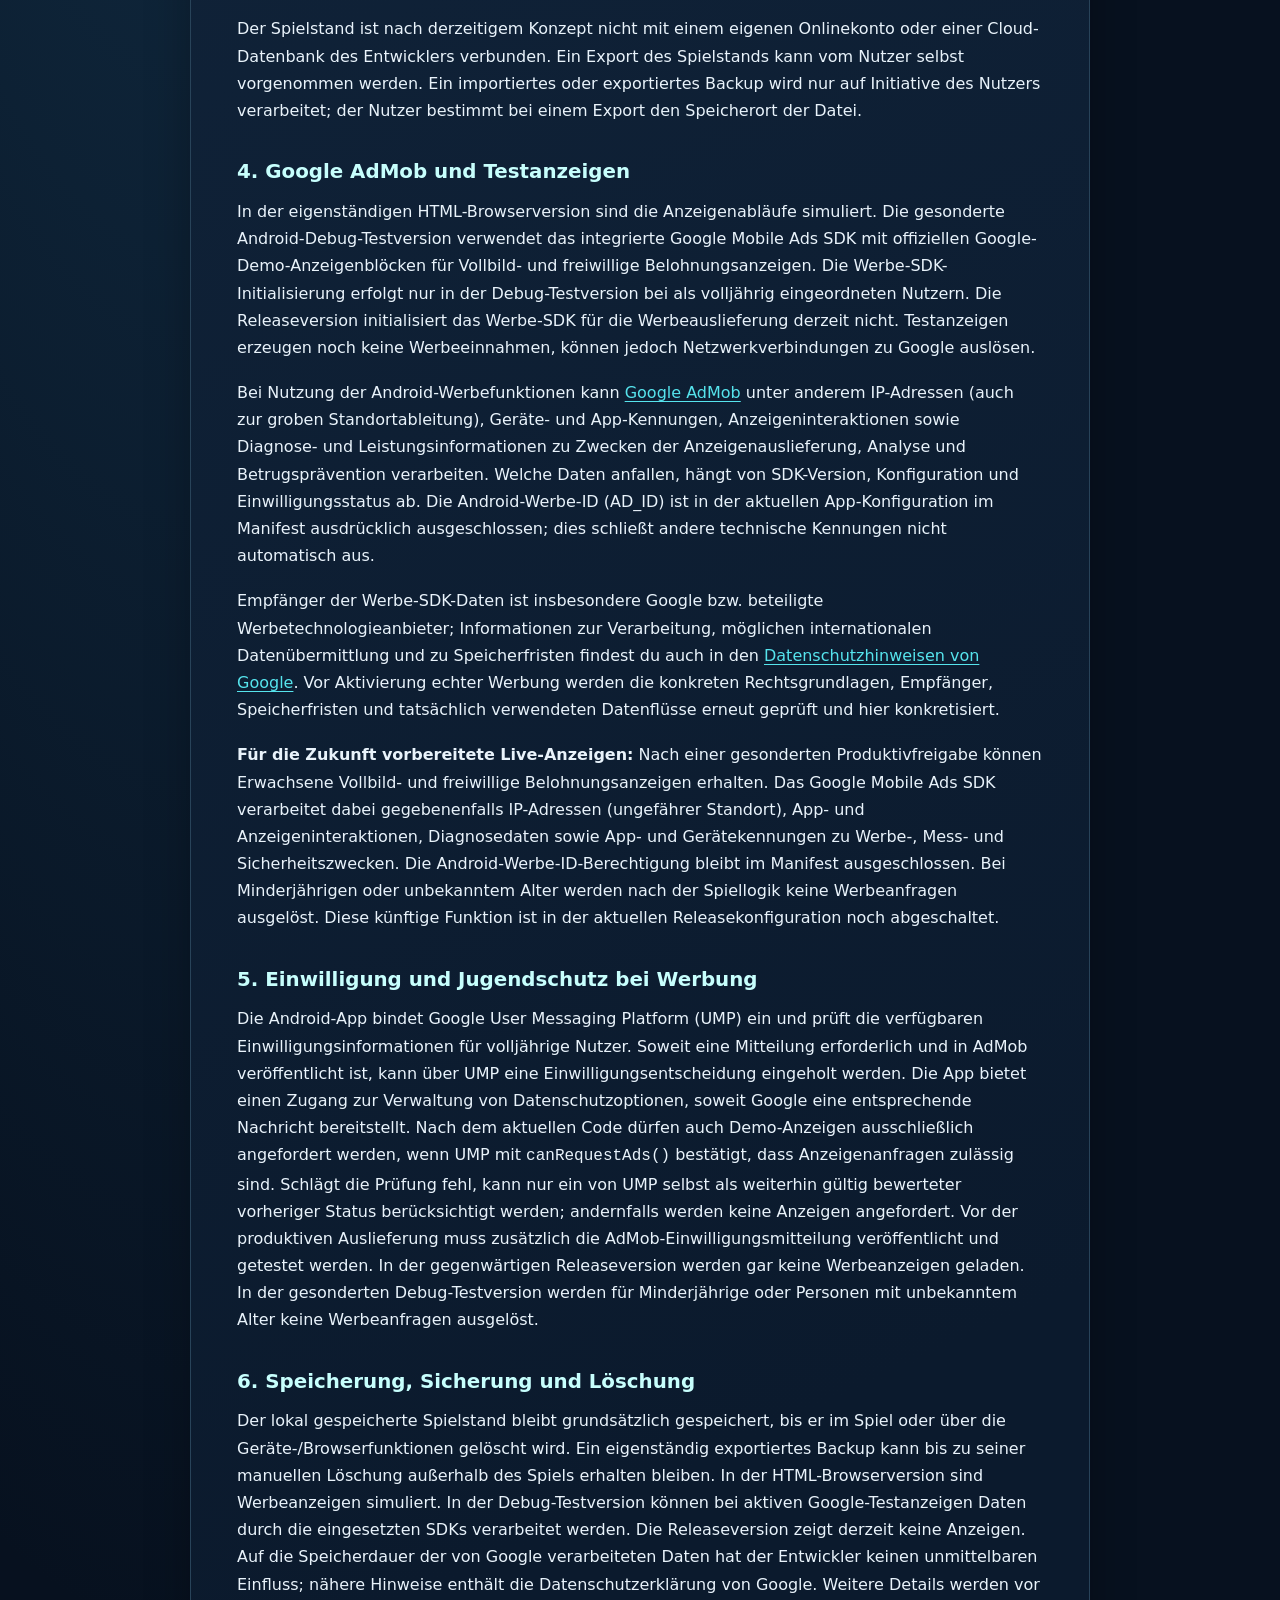
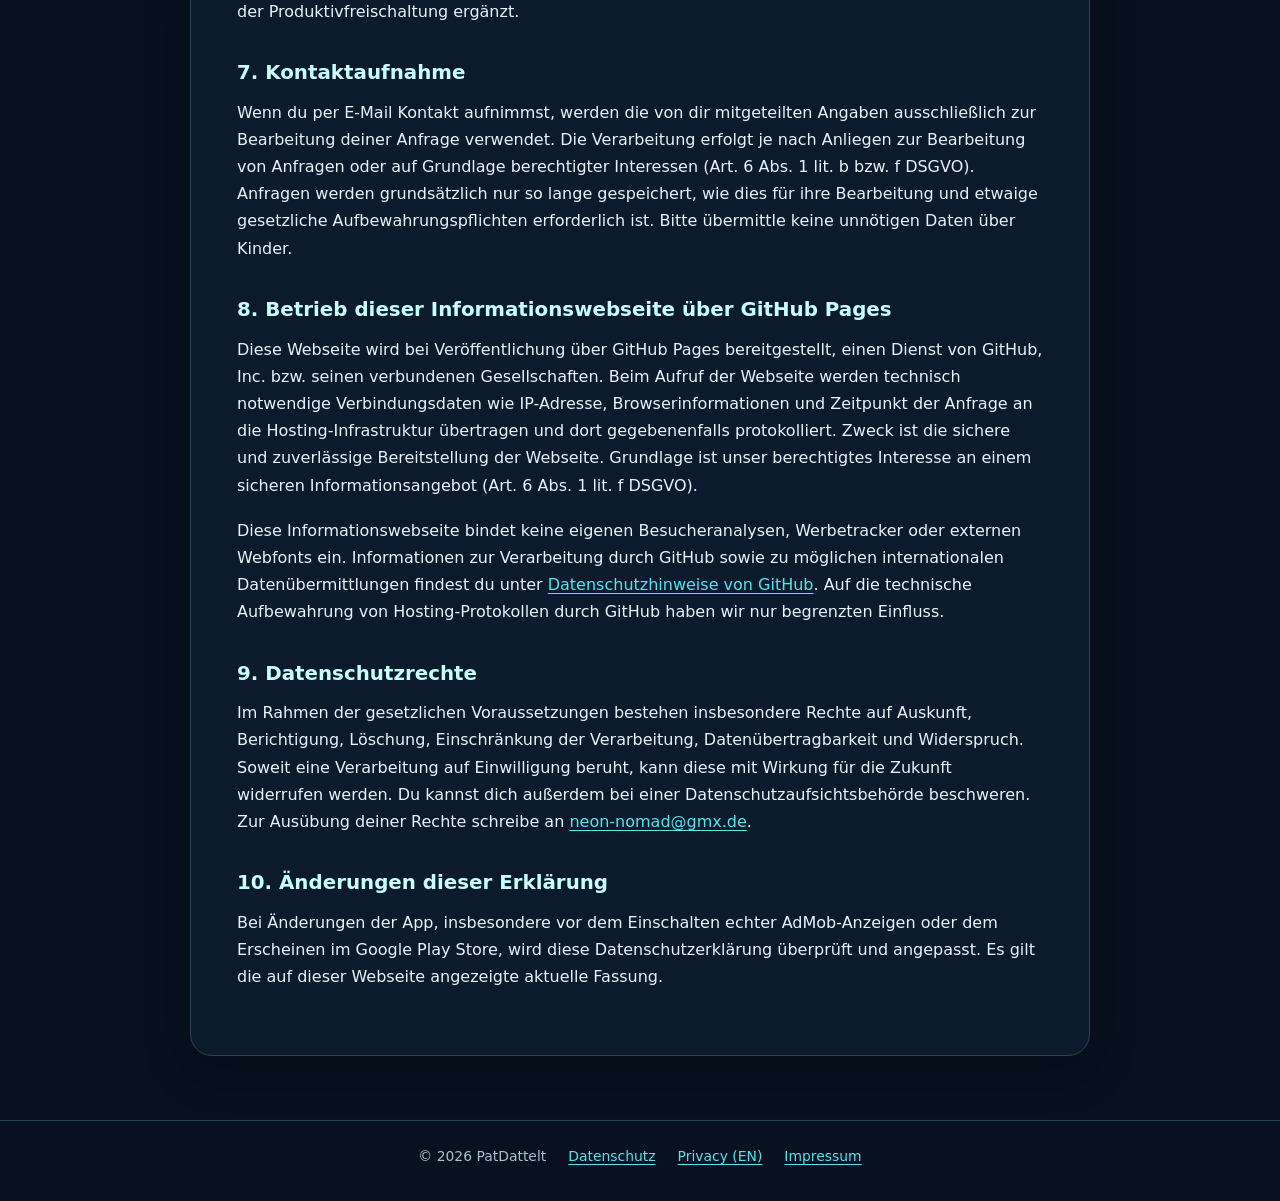
==== commit 67109abc: "Document future adults-only AdMob ads and UMP gating in datenschutz.html" ====
--- a/datenschutz.html
+++ b/datenschutz.html
@@ -8,7 +8,7 @@
 <p class="kicker">DATENSCHUTZ</p>
 <h1>Datenschutzerklärung für Neon Jumper – Jumping Home</h1>
 <p class="muted">Stand: 15. November 2026 · Android-Releaseversion mit deaktivierter Werbeauslieferung; Debug-Testversion mit Google-Testanzeigen für Erwachsene</p>
-<div class="notice"><strong>Hinweis zum Entwicklungsstand:</strong> Die Android-App enthält Google Mobile Ads und die Google User Messaging Platform (UMP). In der gegenwärtigen Releaseversion sind Werbeanfragen abgeschaltet. Ausschließlich die gesonderte Debug-Testversion verwendet für Erwachsene Google-Testanzeigen; damit werden keine Werbeeinnahmen erzielt. Für Kinder, Jugendliche und Nutzer ohne bestätigte Altersgruppe sind Anzeigen in der Debug-Testversion deaktiviert. In der Releaseversion sind Anzeigen unabhängig vom Alter deaktiviert. Vor der Freischaltung echter Anzeigen wird die Erklärung anhand der finalen SDK- und Einwilligungskonfiguration erneut geprüft und gegebenenfalls ergänzt.</div>
+<div class="notice"><strong>Hinweis zum Entwicklungsstand:</strong> Die Android-App enthält Google Mobile Ads und die Google User Messaging Platform (UMP). In der aktuellen Releaseversion 0.1.8 sind Werbeanfragen noch abgeschaltet. Der Code ist bereits für künftige Anzeigen an Erwachsene vorbereitet, bleibt jedoch bis zur abschließenden Freigabe deaktiviert. Die gesonderte Debug-Testversion verwendet für Erwachsene Google-Testanzeigen; damit werden keine Werbeeinnahmen erzielt. Für Kinder, Jugendliche und Nutzer ohne bestätigte Altersgruppe sind Anzeigen in der Debug-Testversion deaktiviert. In der Releaseversion sind Anzeigen unabhängig vom Alter deaktiviert. Vor der Freischaltung echter Anzeigen wird die Erklärung anhand der finalen SDK- und Einwilligungskonfiguration erneut geprüft und gegebenenfalls ergänzt.</div>
 <p class="muted">English version: <a href="privacy.html" lang="en">Privacy Policy (English)</a></p>
 <h2>1. Verantwortlicher und Datenschutzkontakt</h2>
 <address class="contact"><strong>Patrick Beck</strong> (Entwicklername: PatDattelt)<br>Siedlung 25<br>64750 Lützelbach<br>Deutschland<br>E-Mail: <a href="mailto:neon-nomad@gmx.de">neon-nomad@gmx.de</a></address>
@@ -19,11 +19,12 @@
 <p>Zur Spielfunktion und zur Speicherung des Fortschritts legt NEON JUMPER – JUMPING HOME auf dem Gerät Daten ab, etwa freigeschaltete Level, gesammelte Orbs und Münzen, Sterne, gewählte Spielfiguren und Effekte sowie Ton-, Steuerungs- und andere Einstellungen. In der HTML-Fassung wird der lokale Webspeicher des Browsers genutzt; die Android-App speichert den Fortschritt lokal in ihrer WebView. Die App benötigt hierfür kein Benutzerkonto.</p>
 <p>Der Spielstand ist nach derzeitigem Konzept nicht mit einem eigenen Onlinekonto oder einer Cloud-Datenbank des Entwicklers verbunden. Ein Export des Spielstands kann vom Nutzer selbst vorgenommen werden. Ein importiertes oder exportiertes Backup wird nur auf Initiative des Nutzers verarbeitet; der Nutzer bestimmt bei einem Export den Speicherort der Datei.</p>
 <h2>4. Google AdMob und Testanzeigen</h2>
-<p>In der eigenständigen HTML-Browserversion sind die Anzeigenabläufe simuliert. Die gesonderte Android-Debug-Testversion enthält das Google Mobile Ads SDK und verwendet offizielle Google-Demo-Anzeigenblöcke für Vollbild- und freiwillige Belohnungsanzeigen. Die Werbe-SDK-Initialisierung erfolgt nur in der Debug-Testversion bei als volljährig eingeordneten Nutzern. Die Releaseversion initialisiert das Werbe-SDK für die Werbeauslieferung derzeit nicht. Testanzeigen erzeugen noch keine Werbeeinnahmen, können jedoch Netzwerkverbindungen zu Google auslösen.</p>
+<p>In der eigenständigen HTML-Browserversion sind die Anzeigenabläufe simuliert. Die gesonderte Android-Debug-Testversion verwendet das integrierte Google Mobile Ads SDK mit offiziellen Google-Demo-Anzeigenblöcken für Vollbild- und freiwillige Belohnungsanzeigen. Die Werbe-SDK-Initialisierung erfolgt nur in der Debug-Testversion bei als volljährig eingeordneten Nutzern. Die Releaseversion initialisiert das Werbe-SDK für die Werbeauslieferung derzeit nicht. Testanzeigen erzeugen noch keine Werbeeinnahmen, können jedoch Netzwerkverbindungen zu Google auslösen.</p>
 <p>Bei Nutzung der Android-Werbefunktionen kann <a href="https://support.google.com/admob/">Google AdMob</a> unter anderem IP-Adressen (auch zur groben Standortableitung), Geräte- und App-Kennungen, Anzeigeninteraktionen sowie Diagnose- und Leistungsinformationen zu Zwecken der Anzeigenauslieferung, Analyse und Betrugsprävention verarbeiten. Welche Daten anfallen, hängt von SDK-Version, Konfiguration und Einwilligungsstatus ab. Die Android-Werbe-ID (AD_ID) ist in der aktuellen App-Konfiguration im Manifest ausdrücklich ausgeschlossen; dies schließt andere technische Kennungen nicht automatisch aus.</p>
 <p>Empfänger der Werbe-SDK-Daten ist insbesondere Google bzw. beteiligte Werbetechnologieanbieter; Informationen zur Verarbeitung, möglichen internationalen Datenübermittlung und zu Speicherfristen findest du auch in den <a href="https://policies.google.com/privacy">Datenschutzhinweisen von Google</a>. Vor Aktivierung echter Werbung werden die konkreten Rechtsgrundlagen, Empfänger, Speicherfristen und tatsächlich verwendeten Datenflüsse erneut geprüft und hier konkretisiert.</p>
+<p><strong>Für die Zukunft vorbereitete Live-Anzeigen:</strong> Nach einer gesonderten Produktivfreigabe können Erwachsene Vollbild- und freiwillige Belohnungsanzeigen erhalten. Das Google Mobile Ads SDK verarbeitet dabei gegebenenfalls IP-Adressen (ungefährer Standort), App- und Anzeigeninteraktionen, Diagnosedaten sowie App- und Gerätekennungen zu Werbe-, Mess- und Sicherheitszwecken. Die Android-Werbe-ID-Berechtigung bleibt im Manifest ausgeschlossen. Bei Minderjährigen oder unbekanntem Alter werden nach der Spiellogik keine Werbeanfragen ausgelöst. Diese künftige Funktion ist in der aktuellen Releasekonfiguration noch abgeschaltet.</p>
 <h2>5. Einwilligung und Jugendschutz bei Werbung</h2>
-<p>Die Android-App bindet Google User Messaging Platform (UMP) ein und prüft die verfügbaren Einwilligungsinformationen für volljährige Nutzer. Soweit eine Mitteilung erforderlich und in AdMob veröffentlicht ist, kann über UMP eine Einwilligungsentscheidung eingeholt werden. Die App bietet einen Zugang zur Verwaltung von Datenschutzoptionen, soweit Google eine entsprechende Nachricht bereitstellt. In der derzeitigen Entwicklungsversion können Google-Testanzeigen für Erwachsene auch dann geladen werden, wenn eine UMP-Abfrage technisch nicht verfügbar ist; dies gilt nicht als Freigabe für echte Werbung. Vor jeder produktiven Werbeauslieferung muss die erforderliche Einwilligung korrekt berücksichtigt werden. In der gegenwärtigen Releaseversion werden gar keine Werbeanzeigen geladen. In der gesonderten Debug-Testversion werden für Minderjährige oder Personen mit unbekanntem Alter keine Werbeanfragen ausgelöst.</p>
+<p>Die Android-App bindet Google User Messaging Platform (UMP) ein und prüft die verfügbaren Einwilligungsinformationen für volljährige Nutzer. Soweit eine Mitteilung erforderlich und in AdMob veröffentlicht ist, kann über UMP eine Einwilligungsentscheidung eingeholt werden. Die App bietet einen Zugang zur Verwaltung von Datenschutzoptionen, soweit Google eine entsprechende Nachricht bereitstellt. Nach dem aktuellen Code dürfen auch Demo-Anzeigen ausschließlich angefordert werden, wenn UMP mit <code>canRequestAds()</code> bestätigt, dass Anzeigenanfragen zulässig sind. Schlägt die Prüfung fehl, kann nur ein von UMP selbst als weiterhin gültig bewerteter vorheriger Status berücksichtigt werden; andernfalls werden keine Anzeigen angefordert. Vor der produktiven Auslieferung muss zusätzlich die AdMob-Einwilligungsmitteilung veröffentlicht und getestet werden. In der gegenwärtigen Releaseversion werden gar keine Werbeanzeigen geladen. In der gesonderten Debug-Testversion werden für Minderjährige oder Personen mit unbekanntem Alter keine Werbeanfragen ausgelöst.</p>
 <h2>6. Speicherung, Sicherung und Löschung</h2>
 <p>Der lokal gespeicherte Spielstand bleibt grundsätzlich gespeichert, bis er im Spiel oder über die Geräte-/Browserfunktionen gelöscht wird. Ein eigenständig exportiertes Backup kann bis zu seiner manuellen Löschung außerhalb des Spiels erhalten bleiben. In der HTML-Browserversion sind Werbeanzeigen simuliert. In der Debug-Testversion können bei aktiven Google-Testanzeigen Daten durch die eingesetzten SDKs verarbeitet werden. Die Releaseversion zeigt derzeit keine Anzeigen. Auf die Speicherdauer der von Google verarbeiteten Daten hat der Entwickler keinen unmittelbaren Einfluss; nähere Hinweise enthält die Datenschutzerklärung von Google. Weitere Details werden vor der Produktivfreischaltung ergänzt.</p>
 <h2>7. Kontaktaufnahme</h2>
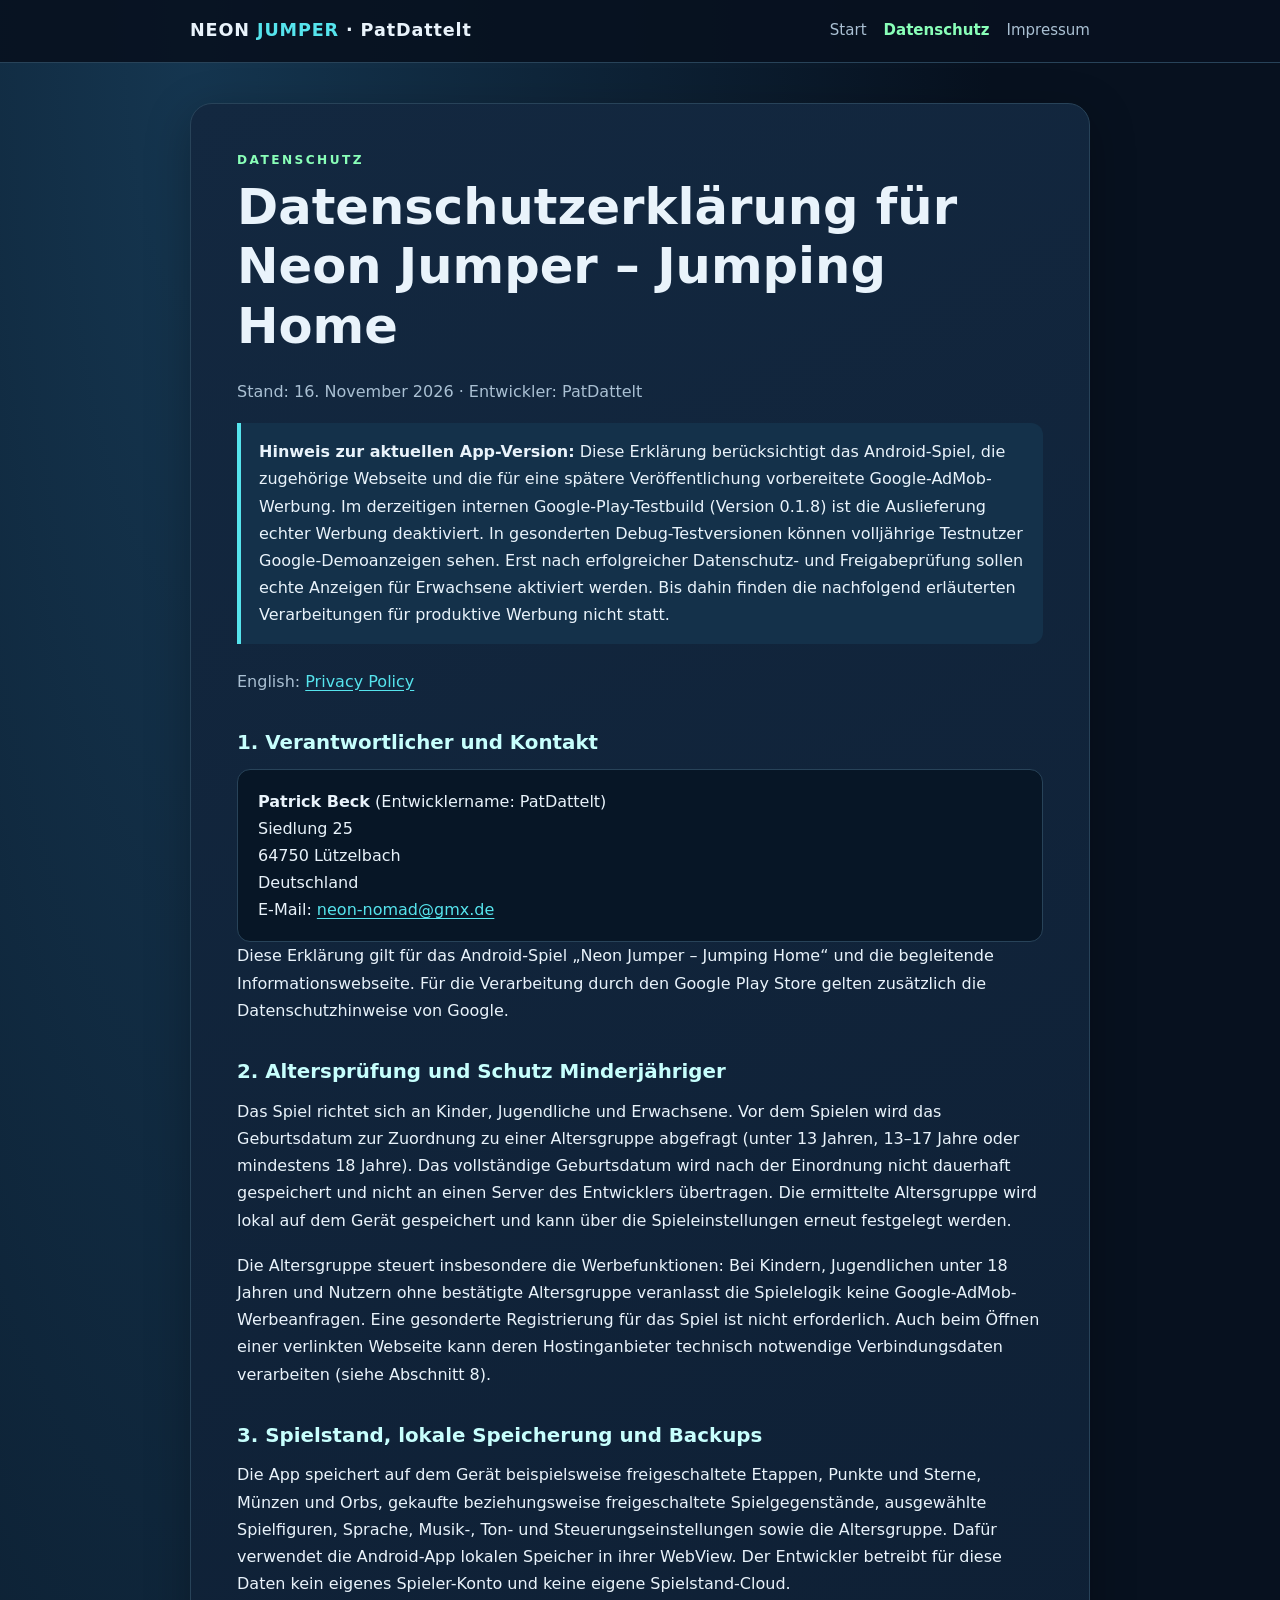
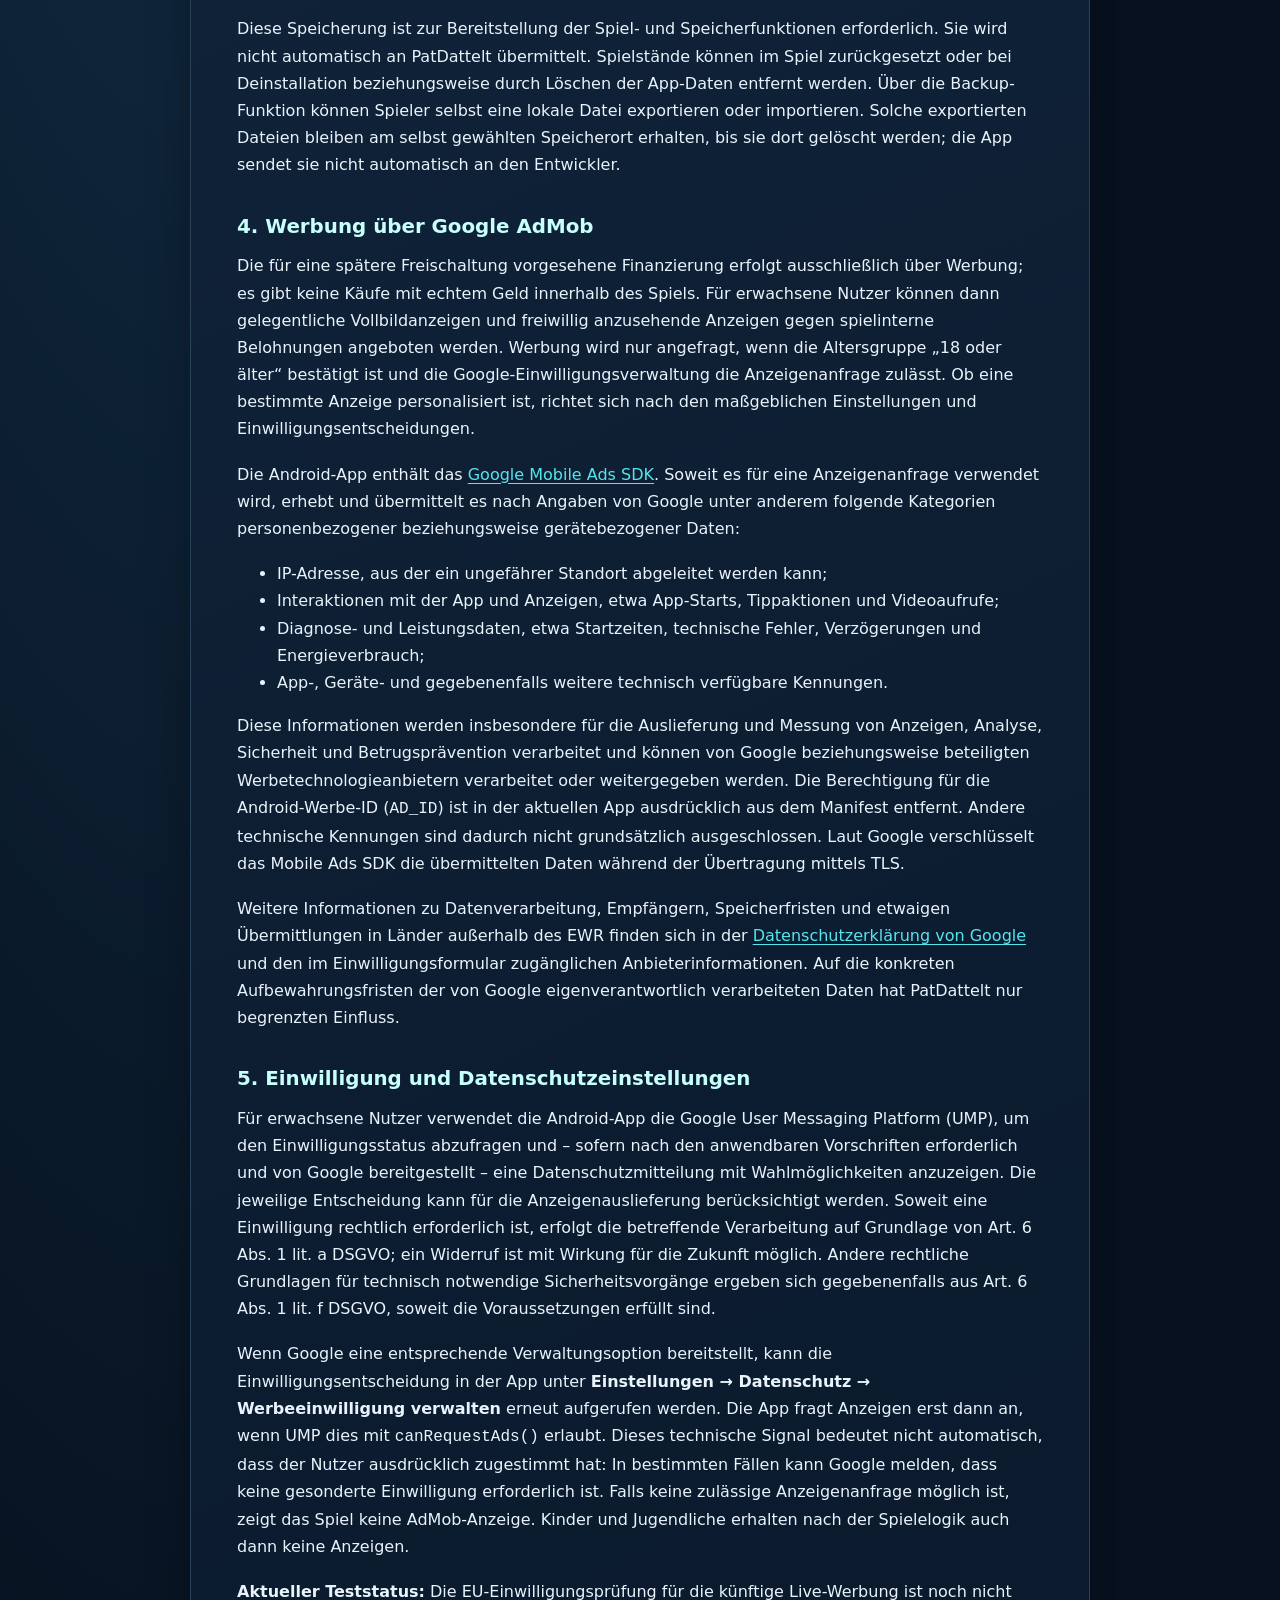
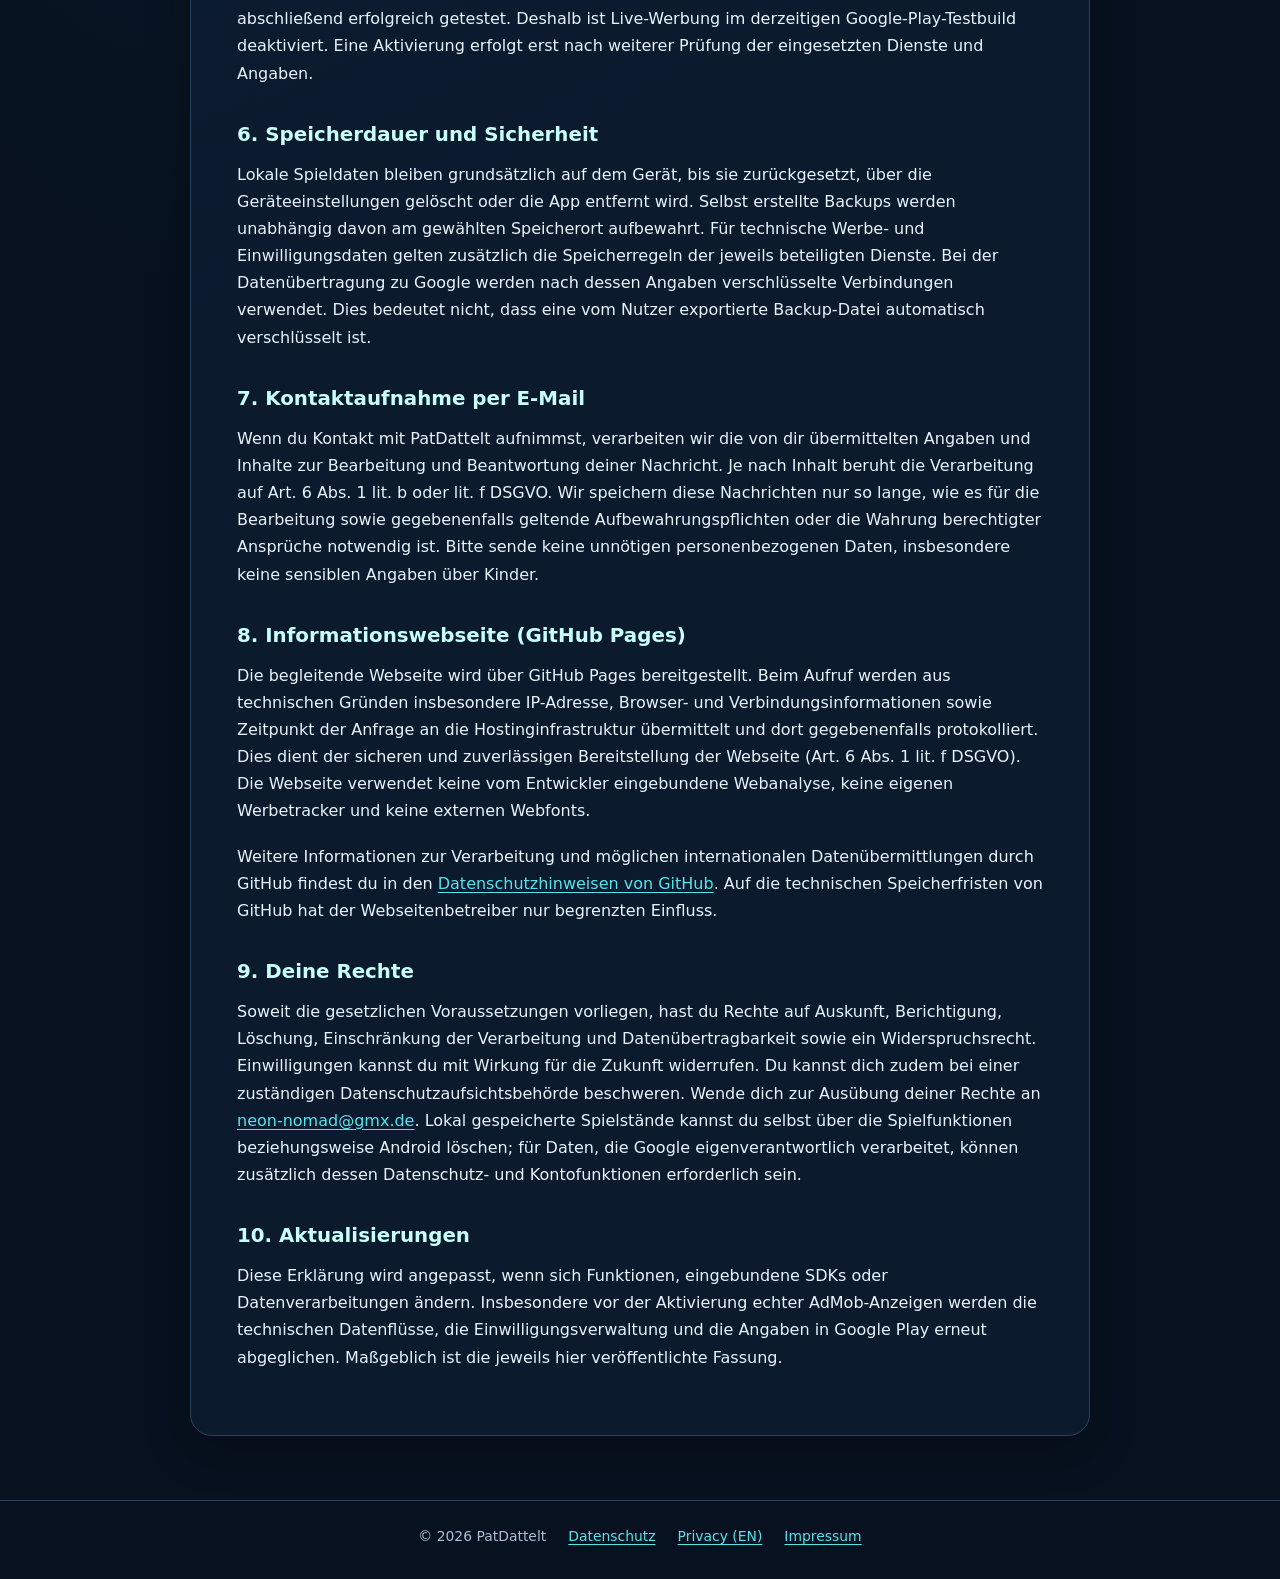
==== commit 661c5c20: "Update German privacy policy for Play release preparation and planned AdMob safeguards" ====
--- a/datenschutz.html
+++ b/datenschutz.html
@@ -7,35 +7,54 @@
 <main class="wrap"><article class="paper">
 <p class="kicker">DATENSCHUTZ</p>
 <h1>Datenschutzerklärung für Neon Jumper – Jumping Home</h1>
-<p class="muted">Stand: 15. November 2026 · Android-Releaseversion mit deaktivierter Werbeauslieferung; Debug-Testversion mit Google-Testanzeigen für Erwachsene</p>
-<div class="notice"><strong>Hinweis zum Entwicklungsstand:</strong> Die Android-App enthält Google Mobile Ads und die Google User Messaging Platform (UMP). In der aktuellen Releaseversion 0.1.8 sind Werbeanfragen noch abgeschaltet. Der Code ist bereits für künftige Anzeigen an Erwachsene vorbereitet, bleibt jedoch bis zur abschließenden Freigabe deaktiviert. Die gesonderte Debug-Testversion verwendet für Erwachsene Google-Testanzeigen; damit werden keine Werbeeinnahmen erzielt. Für Kinder, Jugendliche und Nutzer ohne bestätigte Altersgruppe sind Anzeigen in der Debug-Testversion deaktiviert. In der Releaseversion sind Anzeigen unabhängig vom Alter deaktiviert. Vor der Freischaltung echter Anzeigen wird die Erklärung anhand der finalen SDK- und Einwilligungskonfiguration erneut geprüft und gegebenenfalls ergänzt.</div>
-<p class="muted">English version: <a href="privacy.html" lang="en">Privacy Policy (English)</a></p>
-<h2>1. Verantwortlicher und Datenschutzkontakt</h2>
+<p class="muted">Stand: 16. November 2026 · Entwickler: PatDattelt</p>
+<div class="notice"><strong>Hinweis zur aktuellen App-Version:</strong> Diese Erklärung berücksichtigt das Android-Spiel, die zugehörige Webseite und die für eine spätere Veröffentlichung vorbereitete Google-AdMob-Werbung. Im derzeitigen internen Google-Play-Testbuild (Version 0.1.8) ist die Auslieferung echter Werbung deaktiviert. In gesonderten Debug-Testversionen können volljährige Testnutzer Google-Demoanzeigen sehen. Erst nach erfolgreicher Datenschutz- und Freigabeprüfung sollen echte Anzeigen für Erwachsene aktiviert werden. Bis dahin finden die nachfolgend erläuterten Verarbeitungen für produktive Werbung nicht statt.</div>
+<p class="muted">English: <a href="privacy.html" lang="en">Privacy Policy</a></p>
+
+<h2>1. Verantwortlicher und Kontakt</h2>
 <address class="contact"><strong>Patrick Beck</strong> (Entwicklername: PatDattelt)<br>Siedlung 25<br>64750 Lützelbach<br>Deutschland<br>E-Mail: <a href="mailto:neon-nomad@gmx.de">neon-nomad@gmx.de</a></address>
-<h2>2. Altersgruppen und Zielgruppe</h2>
-<p>NEON JUMPER – JUMPING HOME ist als Spiel für Kinder, Jugendliche und Erwachsene vorgesehen. Die aktuelle Spielfassung fragt zu Beginn zur Ermittlung einer Altersgruppe das Geburtsdatum ab. Nach dem bestehenden Spielkonzept wird daraus eine Altersgruppe abgeleitet, die lokal gespeichert wird; das vollständige Geburtsdatum wird nicht dauerhaft gespeichert. Eine erneute Altersprüfung kann über die Einstellungen ausgelöst werden.</p>
-<p>Die Altersgruppe dient zur Auswahl der Werbe- und Datenschutzeinstellungen. In der derzeitigen Android-Testversion werden Anzeigen nur für die als volljährig eingeordnete Gruppe angefordert. Für Kinder, Jugendliche und Nutzer mit unbekanntem Alter werden derzeit keine Werbeanfragen durch die Spielelogik gestartet.</p>
-<h2>3. Lokal gespeicherte Spieldaten</h2>
-<p>Zur Spielfunktion und zur Speicherung des Fortschritts legt NEON JUMPER – JUMPING HOME auf dem Gerät Daten ab, etwa freigeschaltete Level, gesammelte Orbs und Münzen, Sterne, gewählte Spielfiguren und Effekte sowie Ton-, Steuerungs- und andere Einstellungen. In der HTML-Fassung wird der lokale Webspeicher des Browsers genutzt; die Android-App speichert den Fortschritt lokal in ihrer WebView. Die App benötigt hierfür kein Benutzerkonto.</p>
-<p>Der Spielstand ist nach derzeitigem Konzept nicht mit einem eigenen Onlinekonto oder einer Cloud-Datenbank des Entwicklers verbunden. Ein Export des Spielstands kann vom Nutzer selbst vorgenommen werden. Ein importiertes oder exportiertes Backup wird nur auf Initiative des Nutzers verarbeitet; der Nutzer bestimmt bei einem Export den Speicherort der Datei.</p>
-<h2>4. Google AdMob und Testanzeigen</h2>
-<p>In der eigenständigen HTML-Browserversion sind die Anzeigenabläufe simuliert. Die gesonderte Android-Debug-Testversion verwendet das integrierte Google Mobile Ads SDK mit offiziellen Google-Demo-Anzeigenblöcken für Vollbild- und freiwillige Belohnungsanzeigen. Die Werbe-SDK-Initialisierung erfolgt nur in der Debug-Testversion bei als volljährig eingeordneten Nutzern. Die Releaseversion initialisiert das Werbe-SDK für die Werbeauslieferung derzeit nicht. Testanzeigen erzeugen noch keine Werbeeinnahmen, können jedoch Netzwerkverbindungen zu Google auslösen.</p>
-<p>Bei Nutzung der Android-Werbefunktionen kann <a href="https://support.google.com/admob/">Google AdMob</a> unter anderem IP-Adressen (auch zur groben Standortableitung), Geräte- und App-Kennungen, Anzeigeninteraktionen sowie Diagnose- und Leistungsinformationen zu Zwecken der Anzeigenauslieferung, Analyse und Betrugsprävention verarbeiten. Welche Daten anfallen, hängt von SDK-Version, Konfiguration und Einwilligungsstatus ab. Die Android-Werbe-ID (AD_ID) ist in der aktuellen App-Konfiguration im Manifest ausdrücklich ausgeschlossen; dies schließt andere technische Kennungen nicht automatisch aus.</p>
-<p>Empfänger der Werbe-SDK-Daten ist insbesondere Google bzw. beteiligte Werbetechnologieanbieter; Informationen zur Verarbeitung, möglichen internationalen Datenübermittlung und zu Speicherfristen findest du auch in den <a href="https://policies.google.com/privacy">Datenschutzhinweisen von Google</a>. Vor Aktivierung echter Werbung werden die konkreten Rechtsgrundlagen, Empfänger, Speicherfristen und tatsächlich verwendeten Datenflüsse erneut geprüft und hier konkretisiert.</p>
-<p><strong>Für die Zukunft vorbereitete Live-Anzeigen:</strong> Nach einer gesonderten Produktivfreigabe können Erwachsene Vollbild- und freiwillige Belohnungsanzeigen erhalten. Das Google Mobile Ads SDK verarbeitet dabei gegebenenfalls IP-Adressen (ungefährer Standort), App- und Anzeigeninteraktionen, Diagnosedaten sowie App- und Gerätekennungen zu Werbe-, Mess- und Sicherheitszwecken. Die Android-Werbe-ID-Berechtigung bleibt im Manifest ausgeschlossen. Bei Minderjährigen oder unbekanntem Alter werden nach der Spiellogik keine Werbeanfragen ausgelöst. Diese künftige Funktion ist in der aktuellen Releasekonfiguration noch abgeschaltet.</p>
-<h2>5. Einwilligung und Jugendschutz bei Werbung</h2>
-<p>Die Android-App bindet Google User Messaging Platform (UMP) ein und prüft die verfügbaren Einwilligungsinformationen für volljährige Nutzer. Soweit eine Mitteilung erforderlich und in AdMob veröffentlicht ist, kann über UMP eine Einwilligungsentscheidung eingeholt werden. Die App bietet einen Zugang zur Verwaltung von Datenschutzoptionen, soweit Google eine entsprechende Nachricht bereitstellt. Nach dem aktuellen Code dürfen auch Demo-Anzeigen ausschließlich angefordert werden, wenn UMP mit <code>canRequestAds()</code> bestätigt, dass Anzeigenanfragen zulässig sind. Schlägt die Prüfung fehl, kann nur ein von UMP selbst als weiterhin gültig bewerteter vorheriger Status berücksichtigt werden; andernfalls werden keine Anzeigen angefordert. Vor der produktiven Auslieferung muss zusätzlich die AdMob-Einwilligungsmitteilung veröffentlicht und getestet werden. In der gegenwärtigen Releaseversion werden gar keine Werbeanzeigen geladen. In der gesonderten Debug-Testversion werden für Minderjährige oder Personen mit unbekanntem Alter keine Werbeanfragen ausgelöst.</p>
-<h2>6. Speicherung, Sicherung und Löschung</h2>
-<p>Der lokal gespeicherte Spielstand bleibt grundsätzlich gespeichert, bis er im Spiel oder über die Geräte-/Browserfunktionen gelöscht wird. Ein eigenständig exportiertes Backup kann bis zu seiner manuellen Löschung außerhalb des Spiels erhalten bleiben. In der HTML-Browserversion sind Werbeanzeigen simuliert. In der Debug-Testversion können bei aktiven Google-Testanzeigen Daten durch die eingesetzten SDKs verarbeitet werden. Die Releaseversion zeigt derzeit keine Anzeigen. Auf die Speicherdauer der von Google verarbeiteten Daten hat der Entwickler keinen unmittelbaren Einfluss; nähere Hinweise enthält die Datenschutzerklärung von Google. Weitere Details werden vor der Produktivfreischaltung ergänzt.</p>
-<h2>7. Kontaktaufnahme</h2>
-<p>Wenn du per E-Mail Kontakt aufnimmst, werden die von dir mitgeteilten Angaben ausschließlich zur Bearbeitung deiner Anfrage verwendet. Die Verarbeitung erfolgt je nach Anliegen zur Bearbeitung von Anfragen oder auf Grundlage berechtigter Interessen (Art. 6 Abs. 1 lit. b bzw. f DSGVO). Anfragen werden grundsätzlich nur so lange gespeichert, wie dies für ihre Bearbeitung und etwaige gesetzliche Aufbewahrungspflichten erforderlich ist. Bitte übermittle keine unnötigen Daten über Kinder.</p>
-<h2>8. Betrieb dieser Informationswebseite über GitHub Pages</h2>
-<p>Diese Webseite wird bei Veröffentlichung über GitHub Pages bereitgestellt, einen Dienst von GitHub, Inc. bzw. seinen verbundenen Gesellschaften. Beim Aufruf der Webseite werden technisch notwendige Verbindungsdaten wie IP-Adresse, Browserinformationen und Zeitpunkt der Anfrage an die Hosting-Infrastruktur übertragen und dort gegebenenfalls protokolliert. Zweck ist die sichere und zuverlässige Bereitstellung der Webseite. Grundlage ist unser berechtigtes Interesse an einem sicheren Informationsangebot (Art. 6 Abs. 1 lit. f DSGVO).</p>
-<p>Diese Informationswebseite bindet keine eigenen Besucheranalysen, Werbetracker oder externen Webfonts ein. Informationen zur Verarbeitung durch GitHub sowie zu möglichen internationalen Datenübermittlungen findest du unter <a href="https://docs.github.com/de/site-policy/privacy-policies/github-general-privacy-statement">Datenschutzhinweise von GitHub</a>. Auf die technische Aufbewahrung von Hosting-Protokollen durch GitHub haben wir nur begrenzten Einfluss.</p>
-<h2>9. Datenschutzrechte</h2>
-<p>Im Rahmen der gesetzlichen Voraussetzungen bestehen insbesondere Rechte auf Auskunft, Berichtigung, Löschung, Einschränkung der Verarbeitung, Datenübertragbarkeit und Widerspruch. Soweit eine Verarbeitung auf Einwilligung beruht, kann diese mit Wirkung für die Zukunft widerrufen werden. Du kannst dich außerdem bei einer Datenschutzaufsichtsbehörde beschweren. Zur Ausübung deiner Rechte schreibe an <a href="mailto:neon-nomad@gmx.de">neon-nomad@gmx.de</a>.</p>
-<h2>10. Änderungen dieser Erklärung</h2>
-<p>Bei Änderungen der App, insbesondere vor dem Einschalten echter AdMob-Anzeigen oder dem Erscheinen im Google Play Store, wird diese Datenschutzerklärung überprüft und angepasst. Es gilt die auf dieser Webseite angezeigte aktuelle Fassung.</p>
+<p>Diese Erklärung gilt für das Android-Spiel „Neon Jumper – Jumping Home“ und die begleitende Informationswebseite. Für die Verarbeitung durch den Google Play Store gelten zusätzlich die Datenschutzhinweise von Google.</p>
+
+<h2>2. Altersprüfung und Schutz Minderjähriger</h2>
+<p>Das Spiel richtet sich an Kinder, Jugendliche und Erwachsene. Vor dem Spielen wird das Geburtsdatum zur Zuordnung zu einer Altersgruppe abgefragt (unter 13 Jahren, 13–17 Jahre oder mindestens 18 Jahre). Das vollständige Geburtsdatum wird nach der Einordnung nicht dauerhaft gespeichert und nicht an einen Server des Entwicklers übertragen. Die ermittelte Altersgruppe wird lokal auf dem Gerät gespeichert und kann über die Spieleinstellungen erneut festgelegt werden.</p>
+<p>Die Altersgruppe steuert insbesondere die Werbefunktionen: Bei Kindern, Jugendlichen unter 18 Jahren und Nutzern ohne bestätigte Altersgruppe veranlasst die Spielelogik keine Google-AdMob-Werbeanfragen. Eine gesonderte Registrierung für das Spiel ist nicht erforderlich. Auch beim Öffnen einer verlinkten Webseite kann deren Hostinganbieter technisch notwendige Verbindungsdaten verarbeiten (siehe Abschnitt 8).</p>
+
+<h2>3. Spielstand, lokale Speicherung und Backups</h2>
+<p>Die App speichert auf dem Gerät beispielsweise freigeschaltete Etappen, Punkte und Sterne, Münzen und Orbs, gekaufte beziehungsweise freigeschaltete Spielgegenstände, ausgewählte Spielfiguren, Sprache, Musik-, Ton- und Steuerungseinstellungen sowie die Altersgruppe. Dafür verwendet die Android-App lokalen Speicher in ihrer WebView. Der Entwickler betreibt für diese Daten kein eigenes Spieler-Konto und keine eigene Spielstand-Cloud.</p>
+<p>Diese Speicherung ist zur Bereitstellung der Spiel- und Speicherfunktionen erforderlich. Sie wird nicht automatisch an PatDattelt übermittelt. Spielstände können im Spiel zurückgesetzt oder bei Deinstallation beziehungsweise durch Löschen der App-Daten entfernt werden. Über die Backup-Funktion können Spieler selbst eine lokale Datei exportieren oder importieren. Solche exportierten Dateien bleiben am selbst gewählten Speicherort erhalten, bis sie dort gelöscht werden; die App sendet sie nicht automatisch an den Entwickler.</p>
+
+<h2>4. Werbung über Google AdMob</h2>
+<p>Die für eine spätere Freischaltung vorgesehene Finanzierung erfolgt ausschließlich über Werbung; es gibt keine Käufe mit echtem Geld innerhalb des Spiels. Für erwachsene Nutzer können dann gelegentliche Vollbildanzeigen und freiwillig anzusehende Anzeigen gegen spielinterne Belohnungen angeboten werden. Werbung wird nur angefragt, wenn die Altersgruppe „18 oder älter“ bestätigt ist und die Google-Einwilligungsverwaltung die Anzeigenanfrage zulässt. Ob eine bestimmte Anzeige personalisiert ist, richtet sich nach den maßgeblichen Einstellungen und Einwilligungsentscheidungen.</p>
+<p>Die Android-App enthält das <a href="https://developers.google.com/admob/android/privacy/play-data-disclosure?hl=de">Google Mobile Ads SDK</a>. Soweit es für eine Anzeigenanfrage verwendet wird, erhebt und übermittelt es nach Angaben von Google unter anderem folgende Kategorien personenbezogener beziehungsweise gerätebezogener Daten:</p>
+<ul>
+<li>IP-Adresse, aus der ein ungefährer Standort abgeleitet werden kann;</li>
+<li>Interaktionen mit der App und Anzeigen, etwa App-Starts, Tippaktionen und Videoaufrufe;</li>
+<li>Diagnose- und Leistungsdaten, etwa Startzeiten, technische Fehler, Verzögerungen und Energieverbrauch;</li>
+<li>App-, Geräte- und gegebenenfalls weitere technisch verfügbare Kennungen.</li>
+</ul>
+<p>Diese Informationen werden insbesondere für die Auslieferung und Messung von Anzeigen, Analyse, Sicherheit und Betrugsprävention verarbeitet und können von Google beziehungsweise beteiligten Werbetechnologieanbietern verarbeitet oder weitergegeben werden. Die Berechtigung für die Android-Werbe-ID (<code>AD_ID</code>) ist in der aktuellen App ausdrücklich aus dem Manifest entfernt. Andere technische Kennungen sind dadurch nicht grundsätzlich ausgeschlossen. Laut Google verschlüsselt das Mobile Ads SDK die übermittelten Daten während der Übertragung mittels TLS.</p>
+<p>Weitere Informationen zu Datenverarbeitung, Empfängern, Speicherfristen und etwaigen Übermittlungen in Länder außerhalb des EWR finden sich in der <a href="https://policies.google.com/privacy?hl=de">Datenschutzerklärung von Google</a> und den im Einwilligungsformular zugänglichen Anbieterinformationen. Auf die konkreten Aufbewahrungsfristen der von Google eigenverantwortlich verarbeiteten Daten hat PatDattelt nur begrenzten Einfluss.</p>
+
+<h2>5. Einwilligung und Datenschutzeinstellungen</h2>
+<p>Für erwachsene Nutzer verwendet die Android-App die Google User Messaging Platform (UMP), um den Einwilligungsstatus abzufragen und – sofern nach den anwendbaren Vorschriften erforderlich und von Google bereitgestellt – eine Datenschutzmitteilung mit Wahlmöglichkeiten anzuzeigen. Die jeweilige Entscheidung kann für die Anzeigenauslieferung berücksichtigt werden. Soweit eine Einwilligung rechtlich erforderlich ist, erfolgt die betreffende Verarbeitung auf Grundlage von Art. 6 Abs. 1 lit. a DSGVO; ein Widerruf ist mit Wirkung für die Zukunft möglich. Andere rechtliche Grundlagen für technisch notwendige Sicherheitsvorgänge ergeben sich gegebenenfalls aus Art. 6 Abs. 1 lit. f DSGVO, soweit die Voraussetzungen erfüllt sind.</p>
+<p>Wenn Google eine entsprechende Verwaltungsoption bereitstellt, kann die Einwilligungsentscheidung in der App unter <strong>Einstellungen → Datenschutz → Werbeeinwilligung verwalten</strong> erneut aufgerufen werden. Die App fragt Anzeigen erst dann an, wenn UMP dies mit <code>canRequestAds()</code> erlaubt. Dieses technische Signal bedeutet nicht automatisch, dass der Nutzer ausdrücklich zugestimmt hat: In bestimmten Fällen kann Google melden, dass keine gesonderte Einwilligung erforderlich ist. Falls keine zulässige Anzeigenanfrage möglich ist, zeigt das Spiel keine AdMob-Anzeige. Kinder und Jugendliche erhalten nach der Spielelogik auch dann keine Anzeigen.</p>
+<p><strong>Aktueller Teststatus:</strong> Die EU-Einwilligungsprüfung für die künftige Live-Werbung ist noch nicht abschließend erfolgreich getestet. Deshalb ist Live-Werbung im derzeitigen Google-Play-Testbuild deaktiviert. Eine Aktivierung erfolgt erst nach weiterer Prüfung der eingesetzten Dienste und Angaben.</p>
+
+<h2>6. Speicherdauer und Sicherheit</h2>
+<p>Lokale Spieldaten bleiben grundsätzlich auf dem Gerät, bis sie zurückgesetzt, über die Geräteeinstellungen gelöscht oder die App entfernt wird. Selbst erstellte Backups werden unabhängig davon am gewählten Speicherort aufbewahrt. Für technische Werbe- und Einwilligungsdaten gelten zusätzlich die Speicherregeln der jeweils beteiligten Dienste. Bei der Datenübertragung zu Google werden nach dessen Angaben verschlüsselte Verbindungen verwendet. Dies bedeutet nicht, dass eine vom Nutzer exportierte Backup-Datei automatisch verschlüsselt ist.</p>
+
+<h2>7. Kontaktaufnahme per E-Mail</h2>
+<p>Wenn du Kontakt mit PatDattelt aufnimmst, verarbeiten wir die von dir übermittelten Angaben und Inhalte zur Bearbeitung und Beantwortung deiner Nachricht. Je nach Inhalt beruht die Verarbeitung auf Art. 6 Abs. 1 lit. b oder lit. f DSGVO. Wir speichern diese Nachrichten nur so lange, wie es für die Bearbeitung sowie gegebenenfalls geltende Aufbewahrungspflichten oder die Wahrung berechtigter Ansprüche notwendig ist. Bitte sende keine unnötigen personenbezogenen Daten, insbesondere keine sensiblen Angaben über Kinder.</p>
+
+<h2>8. Informationswebseite (GitHub Pages)</h2>
+<p>Die begleitende Webseite wird über GitHub Pages bereitgestellt. Beim Aufruf werden aus technischen Gründen insbesondere IP-Adresse, Browser- und Verbindungsinformationen sowie Zeitpunkt der Anfrage an die Hostinginfrastruktur übermittelt und dort gegebenenfalls protokolliert. Dies dient der sicheren und zuverlässigen Bereitstellung der Webseite (Art. 6 Abs. 1 lit. f DSGVO). Die Webseite verwendet keine vom Entwickler eingebundene Webanalyse, keine eigenen Werbetracker und keine externen Webfonts.</p>
+<p>Weitere Informationen zur Verarbeitung und möglichen internationalen Datenübermittlungen durch GitHub findest du in den <a href="https://docs.github.com/de/site-policy/privacy-policies/github-general-privacy-statement">Datenschutzhinweisen von GitHub</a>. Auf die technischen Speicherfristen von GitHub hat der Webseitenbetreiber nur begrenzten Einfluss.</p>
+
+<h2>9. Deine Rechte</h2>
+<p>Soweit die gesetzlichen Voraussetzungen vorliegen, hast du Rechte auf Auskunft, Berichtigung, Löschung, Einschränkung der Verarbeitung und Datenübertragbarkeit sowie ein Widerspruchsrecht. Einwilligungen kannst du mit Wirkung für die Zukunft widerrufen. Du kannst dich zudem bei einer zuständigen Datenschutzaufsichtsbehörde beschweren. Wende dich zur Ausübung deiner Rechte an <a href="mailto:neon-nomad@gmx.de">neon-nomad@gmx.de</a>. Lokal gespeicherte Spielstände kannst du selbst über die Spielfunktionen beziehungsweise Android löschen; für Daten, die Google eigenverantwortlich verarbeitet, können zusätzlich dessen Datenschutz- und Kontofunktionen erforderlich sein.</p>
+
+<h2>10. Aktualisierungen</h2>
+<p>Diese Erklärung wird angepasst, wenn sich Funktionen, eingebundene SDKs oder Datenverarbeitungen ändern. Insbesondere vor der Aktivierung echter AdMob-Anzeigen werden die technischen Datenflüsse, die Einwilligungsverwaltung und die Angaben in Google Play erneut abgeglichen. Maßgeblich ist die jeweils hier veröffentlichte Fassung.</p>
 </article></main>
 <footer>© 2026 PatDattelt <a href="datenschutz.html">Datenschutz</a><a href="privacy.html">Privacy (EN)</a><a href="impressum.html">Impressum</a></footer>
 </body></html>
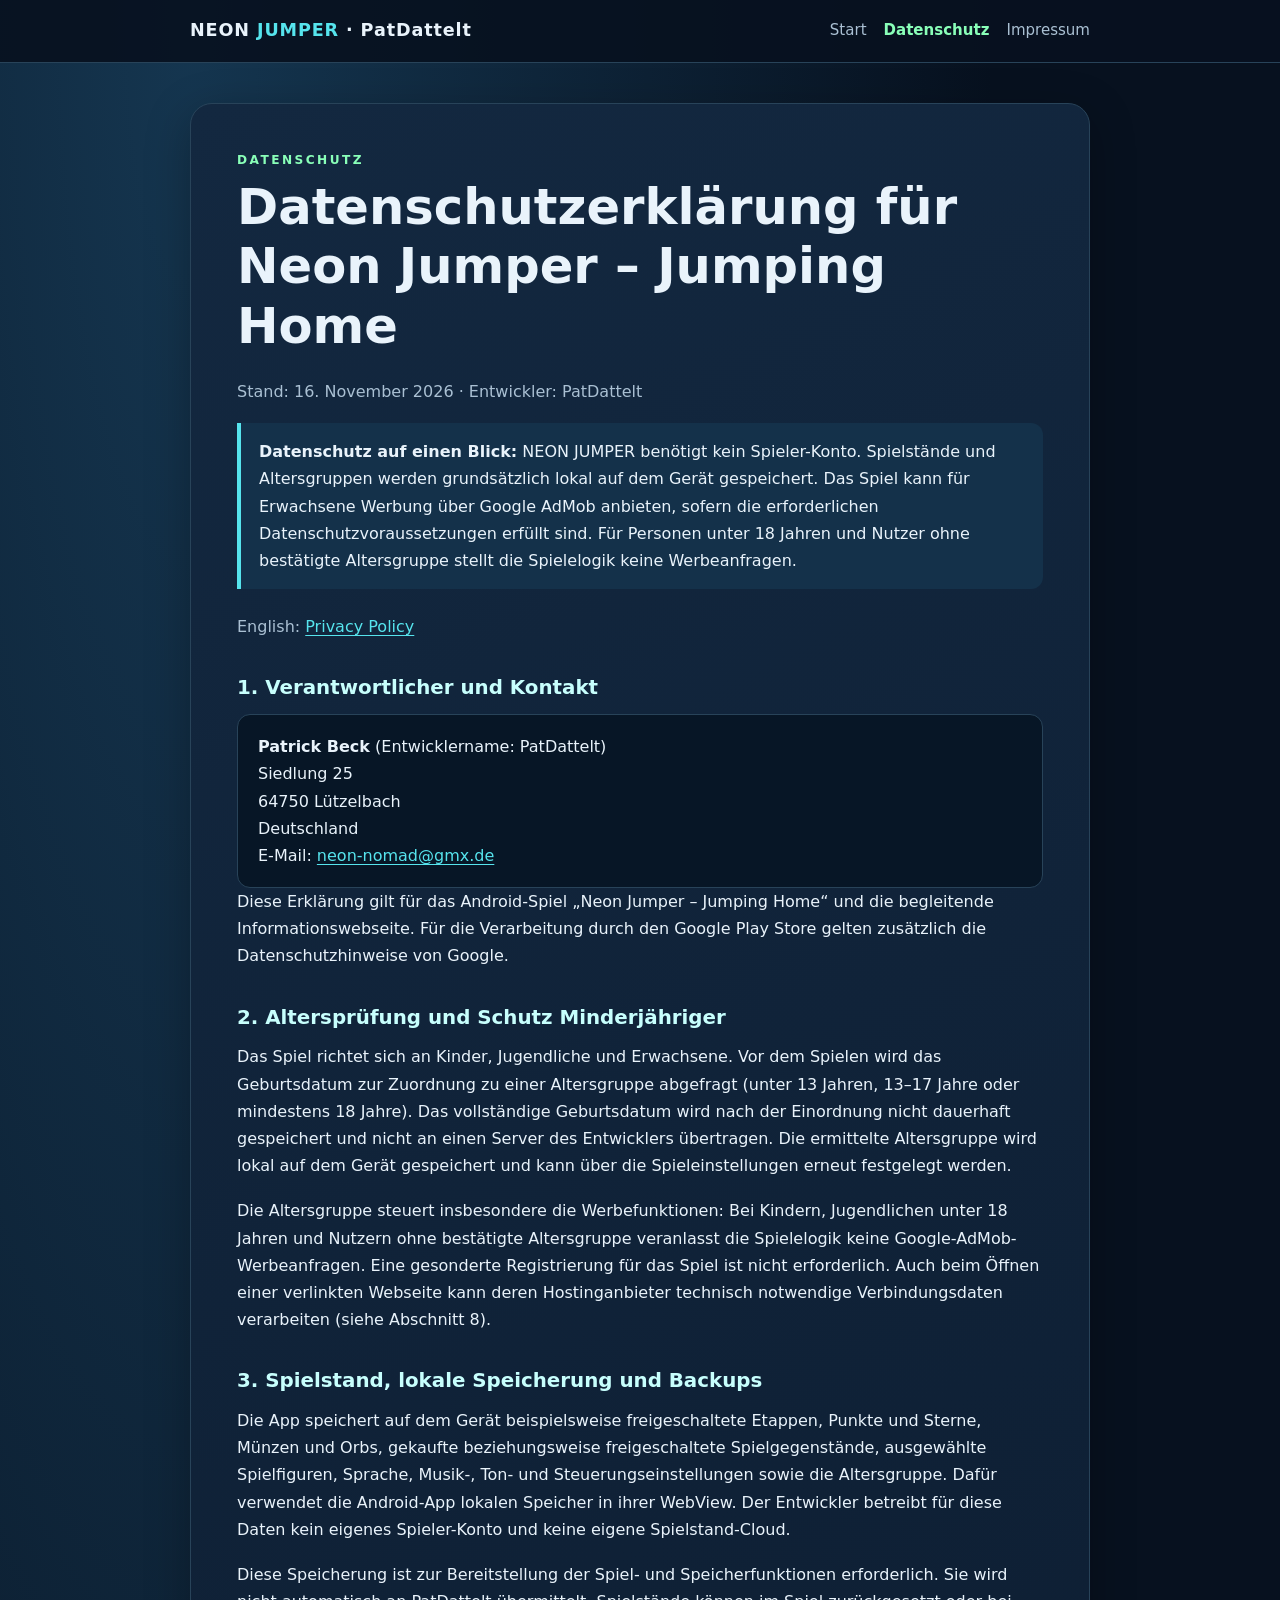
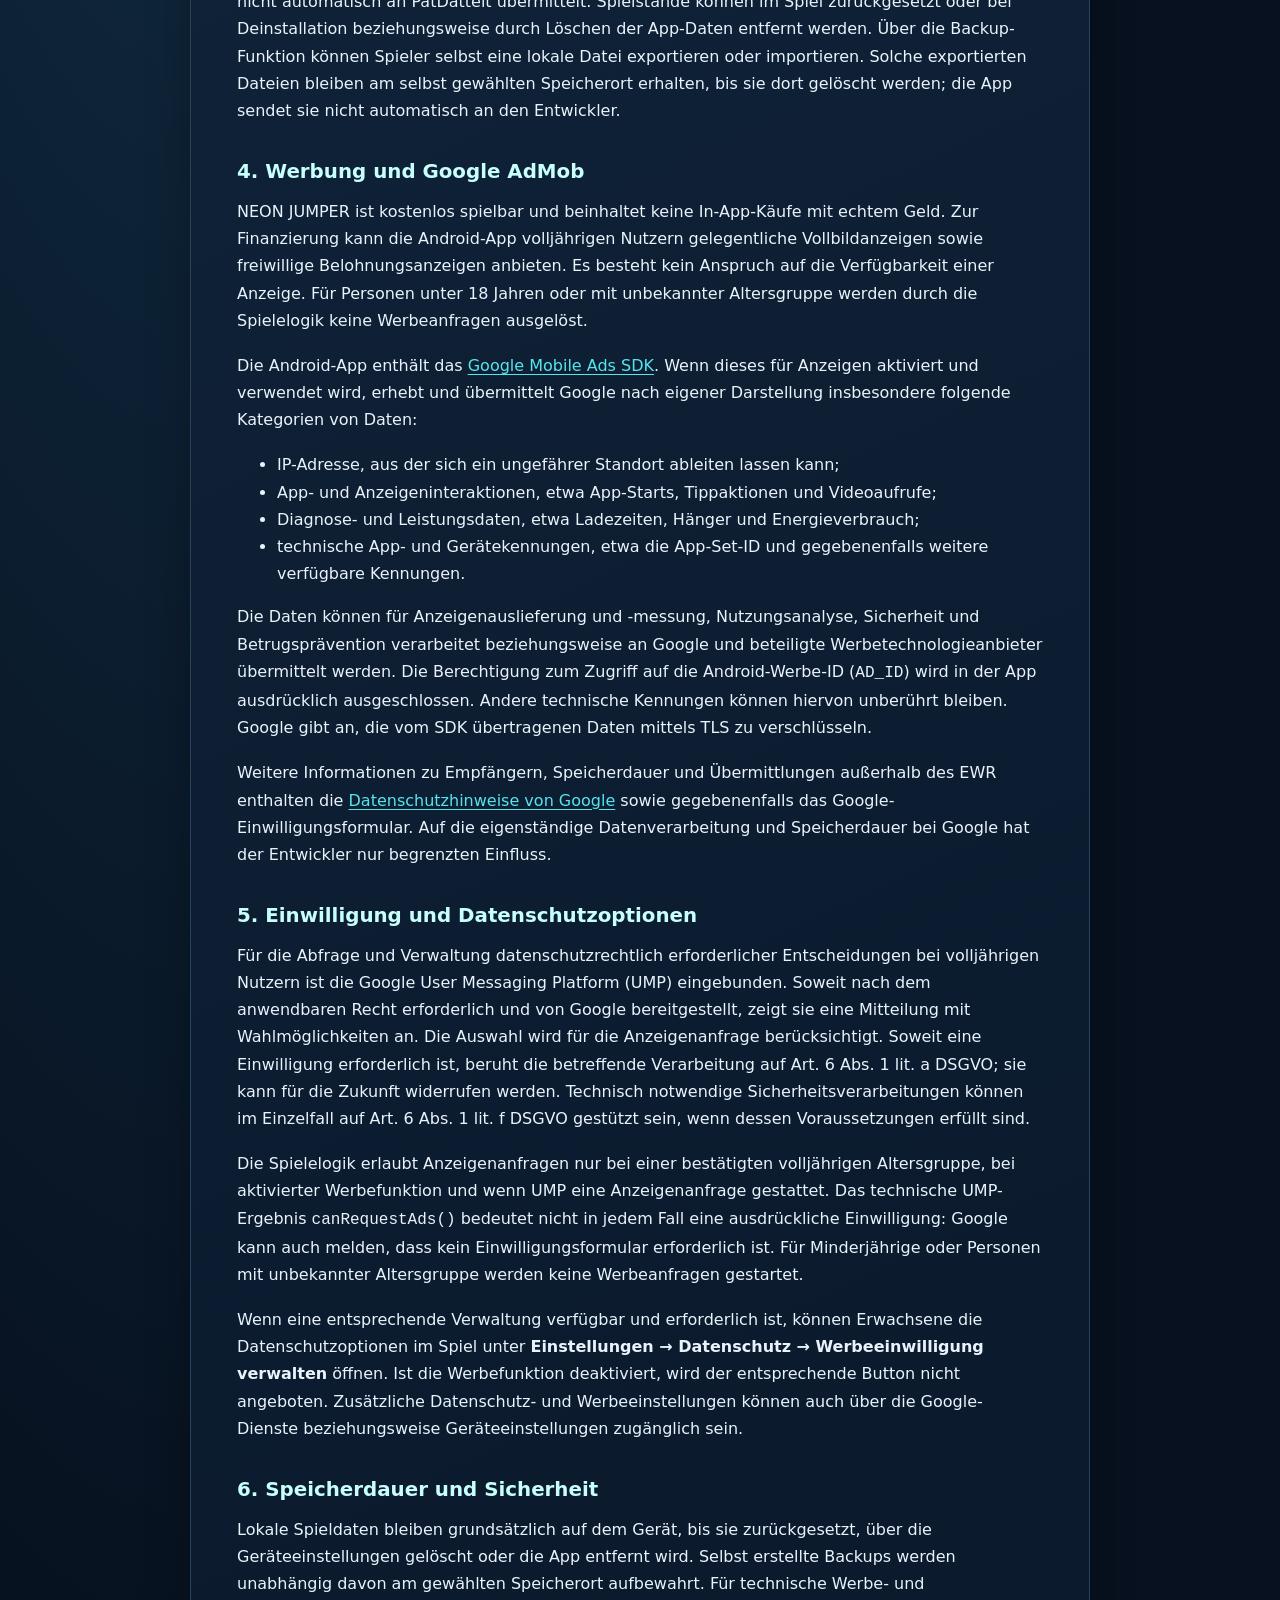
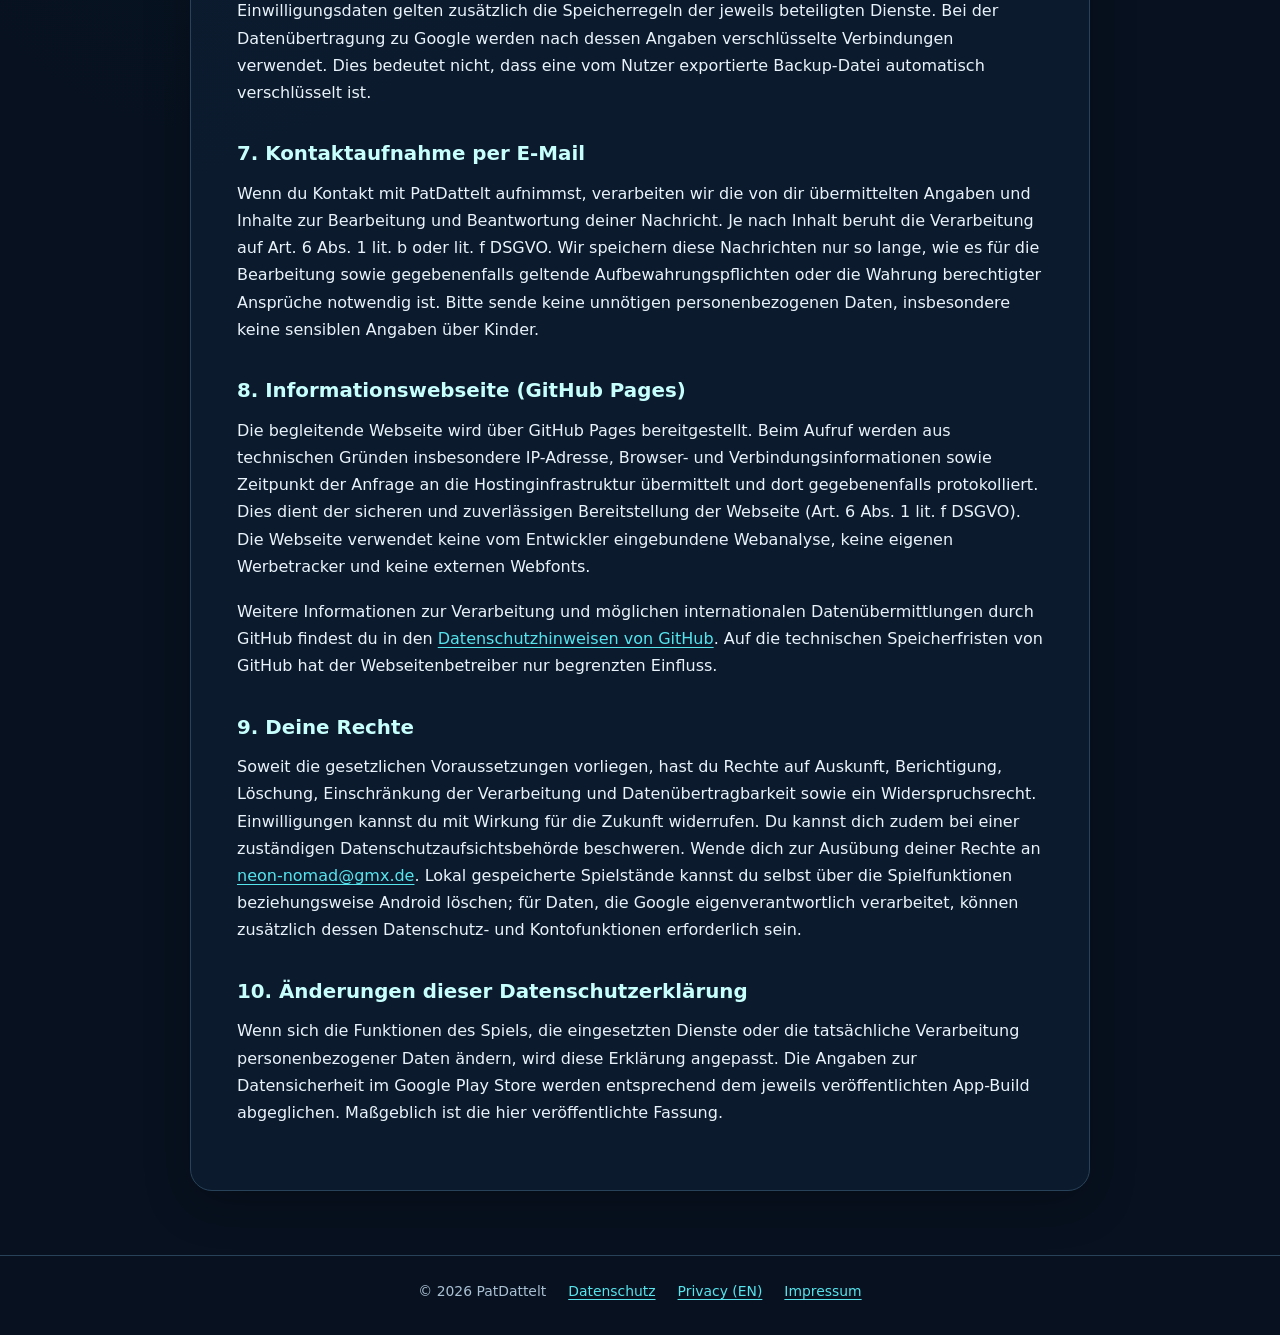
==== commit c707be6c: "Publish evergreen German privacy policy without test-build statements; align ads to conditional use" ====
--- a/datenschutz.html
+++ b/datenschutz.html
@@ -8,7 +8,7 @@
 <p class="kicker">DATENSCHUTZ</p>
 <h1>Datenschutzerklärung für Neon Jumper – Jumping Home</h1>
 <p class="muted">Stand: 16. November 2026 · Entwickler: PatDattelt</p>
-<div class="notice"><strong>Hinweis zur aktuellen App-Version:</strong> Diese Erklärung berücksichtigt das Android-Spiel, die zugehörige Webseite und die für eine spätere Veröffentlichung vorbereitete Google-AdMob-Werbung. Im derzeitigen internen Google-Play-Testbuild (Version 0.1.8) ist die Auslieferung echter Werbung deaktiviert. In gesonderten Debug-Testversionen können volljährige Testnutzer Google-Demoanzeigen sehen. Erst nach erfolgreicher Datenschutz- und Freigabeprüfung sollen echte Anzeigen für Erwachsene aktiviert werden. Bis dahin finden die nachfolgend erläuterten Verarbeitungen für produktive Werbung nicht statt.</div>
+<div class="notice"><strong>Datenschutz auf einen Blick:</strong> NEON JUMPER benötigt kein Spieler-Konto. Spielstände und Altersgruppen werden grundsätzlich lokal auf dem Gerät gespeichert. Das Spiel kann für Erwachsene Werbung über Google AdMob anbieten, sofern die erforderlichen Datenschutzvoraussetzungen erfüllt sind. Für Personen unter 18 Jahren und Nutzer ohne bestätigte Altersgruppe stellt die Spielelogik keine Werbeanfragen.</div>
 <p class="muted">English: <a href="privacy.html" lang="en">Privacy Policy</a></p>
 
 <h2>1. Verantwortlicher und Kontakt</h2>
@@ -23,23 +23,16 @@
 <p>Die App speichert auf dem Gerät beispielsweise freigeschaltete Etappen, Punkte und Sterne, Münzen und Orbs, gekaufte beziehungsweise freigeschaltete Spielgegenstände, ausgewählte Spielfiguren, Sprache, Musik-, Ton- und Steuerungseinstellungen sowie die Altersgruppe. Dafür verwendet die Android-App lokalen Speicher in ihrer WebView. Der Entwickler betreibt für diese Daten kein eigenes Spieler-Konto und keine eigene Spielstand-Cloud.</p>
 <p>Diese Speicherung ist zur Bereitstellung der Spiel- und Speicherfunktionen erforderlich. Sie wird nicht automatisch an PatDattelt übermittelt. Spielstände können im Spiel zurückgesetzt oder bei Deinstallation beziehungsweise durch Löschen der App-Daten entfernt werden. Über die Backup-Funktion können Spieler selbst eine lokale Datei exportieren oder importieren. Solche exportierten Dateien bleiben am selbst gewählten Speicherort erhalten, bis sie dort gelöscht werden; die App sendet sie nicht automatisch an den Entwickler.</p>
 
-<h2>4. Werbung über Google AdMob</h2>
-<p>Die für eine spätere Freischaltung vorgesehene Finanzierung erfolgt ausschließlich über Werbung; es gibt keine Käufe mit echtem Geld innerhalb des Spiels. Für erwachsene Nutzer können dann gelegentliche Vollbildanzeigen und freiwillig anzusehende Anzeigen gegen spielinterne Belohnungen angeboten werden. Werbung wird nur angefragt, wenn die Altersgruppe „18 oder älter“ bestätigt ist und die Google-Einwilligungsverwaltung die Anzeigenanfrage zulässt. Ob eine bestimmte Anzeige personalisiert ist, richtet sich nach den maßgeblichen Einstellungen und Einwilligungsentscheidungen.</p>
-<p>Die Android-App enthält das <a href="https://developers.google.com/admob/android/privacy/play-data-disclosure?hl=de">Google Mobile Ads SDK</a>. Soweit es für eine Anzeigenanfrage verwendet wird, erhebt und übermittelt es nach Angaben von Google unter anderem folgende Kategorien personenbezogener beziehungsweise gerätebezogener Daten:</p>
-<ul>
-<li>IP-Adresse, aus der ein ungefährer Standort abgeleitet werden kann;</li>
-<li>Interaktionen mit der App und Anzeigen, etwa App-Starts, Tippaktionen und Videoaufrufe;</li>
-<li>Diagnose- und Leistungsdaten, etwa Startzeiten, technische Fehler, Verzögerungen und Energieverbrauch;</li>
-<li>App-, Geräte- und gegebenenfalls weitere technisch verfügbare Kennungen.</li>
-</ul>
-<p>Diese Informationen werden insbesondere für die Auslieferung und Messung von Anzeigen, Analyse, Sicherheit und Betrugsprävention verarbeitet und können von Google beziehungsweise beteiligten Werbetechnologieanbietern verarbeitet oder weitergegeben werden. Die Berechtigung für die Android-Werbe-ID (<code>AD_ID</code>) ist in der aktuellen App ausdrücklich aus dem Manifest entfernt. Andere technische Kennungen sind dadurch nicht grundsätzlich ausgeschlossen. Laut Google verschlüsselt das Mobile Ads SDK die übermittelten Daten während der Übertragung mittels TLS.</p>
-<p>Weitere Informationen zu Datenverarbeitung, Empfängern, Speicherfristen und etwaigen Übermittlungen in Länder außerhalb des EWR finden sich in der <a href="https://policies.google.com/privacy?hl=de">Datenschutzerklärung von Google</a> und den im Einwilligungsformular zugänglichen Anbieterinformationen. Auf die konkreten Aufbewahrungsfristen der von Google eigenverantwortlich verarbeiteten Daten hat PatDattelt nur begrenzten Einfluss.</p>
-
-<h2>5. Einwilligung und Datenschutzeinstellungen</h2>
-<p>Für erwachsene Nutzer verwendet die Android-App die Google User Messaging Platform (UMP), um den Einwilligungsstatus abzufragen und – sofern nach den anwendbaren Vorschriften erforderlich und von Google bereitgestellt – eine Datenschutzmitteilung mit Wahlmöglichkeiten anzuzeigen. Die jeweilige Entscheidung kann für die Anzeigenauslieferung berücksichtigt werden. Soweit eine Einwilligung rechtlich erforderlich ist, erfolgt die betreffende Verarbeitung auf Grundlage von Art. 6 Abs. 1 lit. a DSGVO; ein Widerruf ist mit Wirkung für die Zukunft möglich. Andere rechtliche Grundlagen für technisch notwendige Sicherheitsvorgänge ergeben sich gegebenenfalls aus Art. 6 Abs. 1 lit. f DSGVO, soweit die Voraussetzungen erfüllt sind.</p>
-<p>Wenn Google eine entsprechende Verwaltungsoption bereitstellt, kann die Einwilligungsentscheidung in der App unter <strong>Einstellungen → Datenschutz → Werbeeinwilligung verwalten</strong> erneut aufgerufen werden. Die App fragt Anzeigen erst dann an, wenn UMP dies mit <code>canRequestAds()</code> erlaubt. Dieses technische Signal bedeutet nicht automatisch, dass der Nutzer ausdrücklich zugestimmt hat: In bestimmten Fällen kann Google melden, dass keine gesonderte Einwilligung erforderlich ist. Falls keine zulässige Anzeigenanfrage möglich ist, zeigt das Spiel keine AdMob-Anzeige. Kinder und Jugendliche erhalten nach der Spielelogik auch dann keine Anzeigen.</p>
-<p><strong>Aktueller Teststatus:</strong> Die EU-Einwilligungsprüfung für die künftige Live-Werbung ist noch nicht abschließend erfolgreich getestet. Deshalb ist Live-Werbung im derzeitigen Google-Play-Testbuild deaktiviert. Eine Aktivierung erfolgt erst nach weiterer Prüfung der eingesetzten Dienste und Angaben.</p>
-
+<h2>4. Werbung und Google AdMob</h2>
+<p>NEON JUMPER ist kostenlos spielbar und beinhaltet keine In-App-Käufe mit echtem Geld. Zur Finanzierung kann die Android-App volljährigen Nutzern gelegentliche Vollbildanzeigen sowie freiwillige Belohnungsanzeigen anbieten. Es besteht kein Anspruch auf die Verfügbarkeit einer Anzeige. Für Personen unter 18 Jahren oder mit unbekannter Altersgruppe werden durch die Spielelogik keine Werbeanfragen ausgelöst.</p>
+<p>Die Android-App enthält das <a href="https://developers.google.com/admob/android/privacy/play-data-disclosure?hl=de">Google Mobile Ads SDK</a>. Wenn dieses für Anzeigen aktiviert und verwendet wird, erhebt und übermittelt Google nach eigener Darstellung insbesondere folgende Kategorien von Daten:</p>
+<ul><li>IP-Adresse, aus der sich ein ungefährer Standort ableiten lassen kann;</li><li>App- und Anzeigeninteraktionen, etwa App-Starts, Tippaktionen und Videoaufrufe;</li><li>Diagnose- und Leistungsdaten, etwa Ladezeiten, Hänger und Energieverbrauch;</li><li>technische App- und Gerätekennungen, etwa die App-Set-ID und gegebenenfalls weitere verfügbare Kennungen.</li></ul>
+<p>Die Daten können für Anzeigenauslieferung und -messung, Nutzungsanalyse, Sicherheit und Betrugsprävention verarbeitet beziehungsweise an Google und beteiligte Werbetechnologieanbieter übermittelt werden. Die Berechtigung zum Zugriff auf die Android-Werbe-ID (<code>AD_ID</code>) wird in der App ausdrücklich ausgeschlossen. Andere technische Kennungen können hiervon unberührt bleiben. Google gibt an, die vom SDK übertragenen Daten mittels TLS zu verschlüsseln.</p>
+<p>Weitere Informationen zu Empfängern, Speicherdauer und Übermittlungen außerhalb des EWR enthalten die <a href="https://policies.google.com/privacy?hl=de">Datenschutzhinweise von Google</a> sowie gegebenenfalls das Google-Einwilligungsformular. Auf die eigenständige Datenverarbeitung und Speicherdauer bei Google hat der Entwickler nur begrenzten Einfluss.</p>
+<h2>5. Einwilligung und Datenschutzoptionen</h2>
+<p>Für die Abfrage und Verwaltung datenschutzrechtlich erforderlicher Entscheidungen bei volljährigen Nutzern ist die Google User Messaging Platform (UMP) eingebunden. Soweit nach dem anwendbaren Recht erforderlich und von Google bereitgestellt, zeigt sie eine Mitteilung mit Wahlmöglichkeiten an. Die Auswahl wird für die Anzeigenanfrage berücksichtigt. Soweit eine Einwilligung erforderlich ist, beruht die betreffende Verarbeitung auf Art. 6 Abs. 1 lit. a DSGVO; sie kann für die Zukunft widerrufen werden. Technisch notwendige Sicherheitsverarbeitungen können im Einzelfall auf Art. 6 Abs. 1 lit. f DSGVO gestützt sein, wenn dessen Voraussetzungen erfüllt sind.</p>
+<p>Die Spielelogik erlaubt Anzeigenanfragen nur bei einer bestätigten volljährigen Altersgruppe, bei aktivierter Werbefunktion und wenn UMP eine Anzeigenanfrage gestattet. Das technische UMP-Ergebnis <code>canRequestAds()</code> bedeutet nicht in jedem Fall eine ausdrückliche Einwilligung: Google kann auch melden, dass kein Einwilligungsformular erforderlich ist. Für Minderjährige oder Personen mit unbekannter Altersgruppe werden keine Werbeanfragen gestartet.</p>
+<p>Wenn eine entsprechende Verwaltung verfügbar und erforderlich ist, können Erwachsene die Datenschutzoptionen im Spiel unter <strong>Einstellungen → Datenschutz → Werbeeinwilligung verwalten</strong> öffnen. Ist die Werbefunktion deaktiviert, wird der entsprechende Button nicht angeboten. Zusätzliche Datenschutz- und Werbeeinstellungen können auch über die Google-Dienste beziehungsweise Geräteeinstellungen zugänglich sein.</p>
 <h2>6. Speicherdauer und Sicherheit</h2>
 <p>Lokale Spieldaten bleiben grundsätzlich auf dem Gerät, bis sie zurückgesetzt, über die Geräteeinstellungen gelöscht oder die App entfernt wird. Selbst erstellte Backups werden unabhängig davon am gewählten Speicherort aufbewahrt. Für technische Werbe- und Einwilligungsdaten gelten zusätzlich die Speicherregeln der jeweils beteiligten Dienste. Bei der Datenübertragung zu Google werden nach dessen Angaben verschlüsselte Verbindungen verwendet. Dies bedeutet nicht, dass eine vom Nutzer exportierte Backup-Datei automatisch verschlüsselt ist.</p>
 
@@ -53,8 +46,8 @@
 <h2>9. Deine Rechte</h2>
 <p>Soweit die gesetzlichen Voraussetzungen vorliegen, hast du Rechte auf Auskunft, Berichtigung, Löschung, Einschränkung der Verarbeitung und Datenübertragbarkeit sowie ein Widerspruchsrecht. Einwilligungen kannst du mit Wirkung für die Zukunft widerrufen. Du kannst dich zudem bei einer zuständigen Datenschutzaufsichtsbehörde beschweren. Wende dich zur Ausübung deiner Rechte an <a href="mailto:neon-nomad@gmx.de">neon-nomad@gmx.de</a>. Lokal gespeicherte Spielstände kannst du selbst über die Spielfunktionen beziehungsweise Android löschen; für Daten, die Google eigenverantwortlich verarbeitet, können zusätzlich dessen Datenschutz- und Kontofunktionen erforderlich sein.</p>
 
-<h2>10. Aktualisierungen</h2>
-<p>Diese Erklärung wird angepasst, wenn sich Funktionen, eingebundene SDKs oder Datenverarbeitungen ändern. Insbesondere vor der Aktivierung echter AdMob-Anzeigen werden die technischen Datenflüsse, die Einwilligungsverwaltung und die Angaben in Google Play erneut abgeglichen. Maßgeblich ist die jeweils hier veröffentlichte Fassung.</p>
+<h2>10. Änderungen dieser Datenschutzerklärung</h2>
+<p>Wenn sich die Funktionen des Spiels, die eingesetzten Dienste oder die tatsächliche Verarbeitung personenbezogener Daten ändern, wird diese Erklärung angepasst. Die Angaben zur Datensicherheit im Google Play Store werden entsprechend dem jeweils veröffentlichten App-Build abgeglichen. Maßgeblich ist die hier veröffentlichte Fassung.</p>
 </article></main>
 <footer>© 2026 PatDattelt <a href="datenschutz.html">Datenschutz</a><a href="privacy.html">Privacy (EN)</a><a href="impressum.html">Impressum</a></footer>
 </body></html>
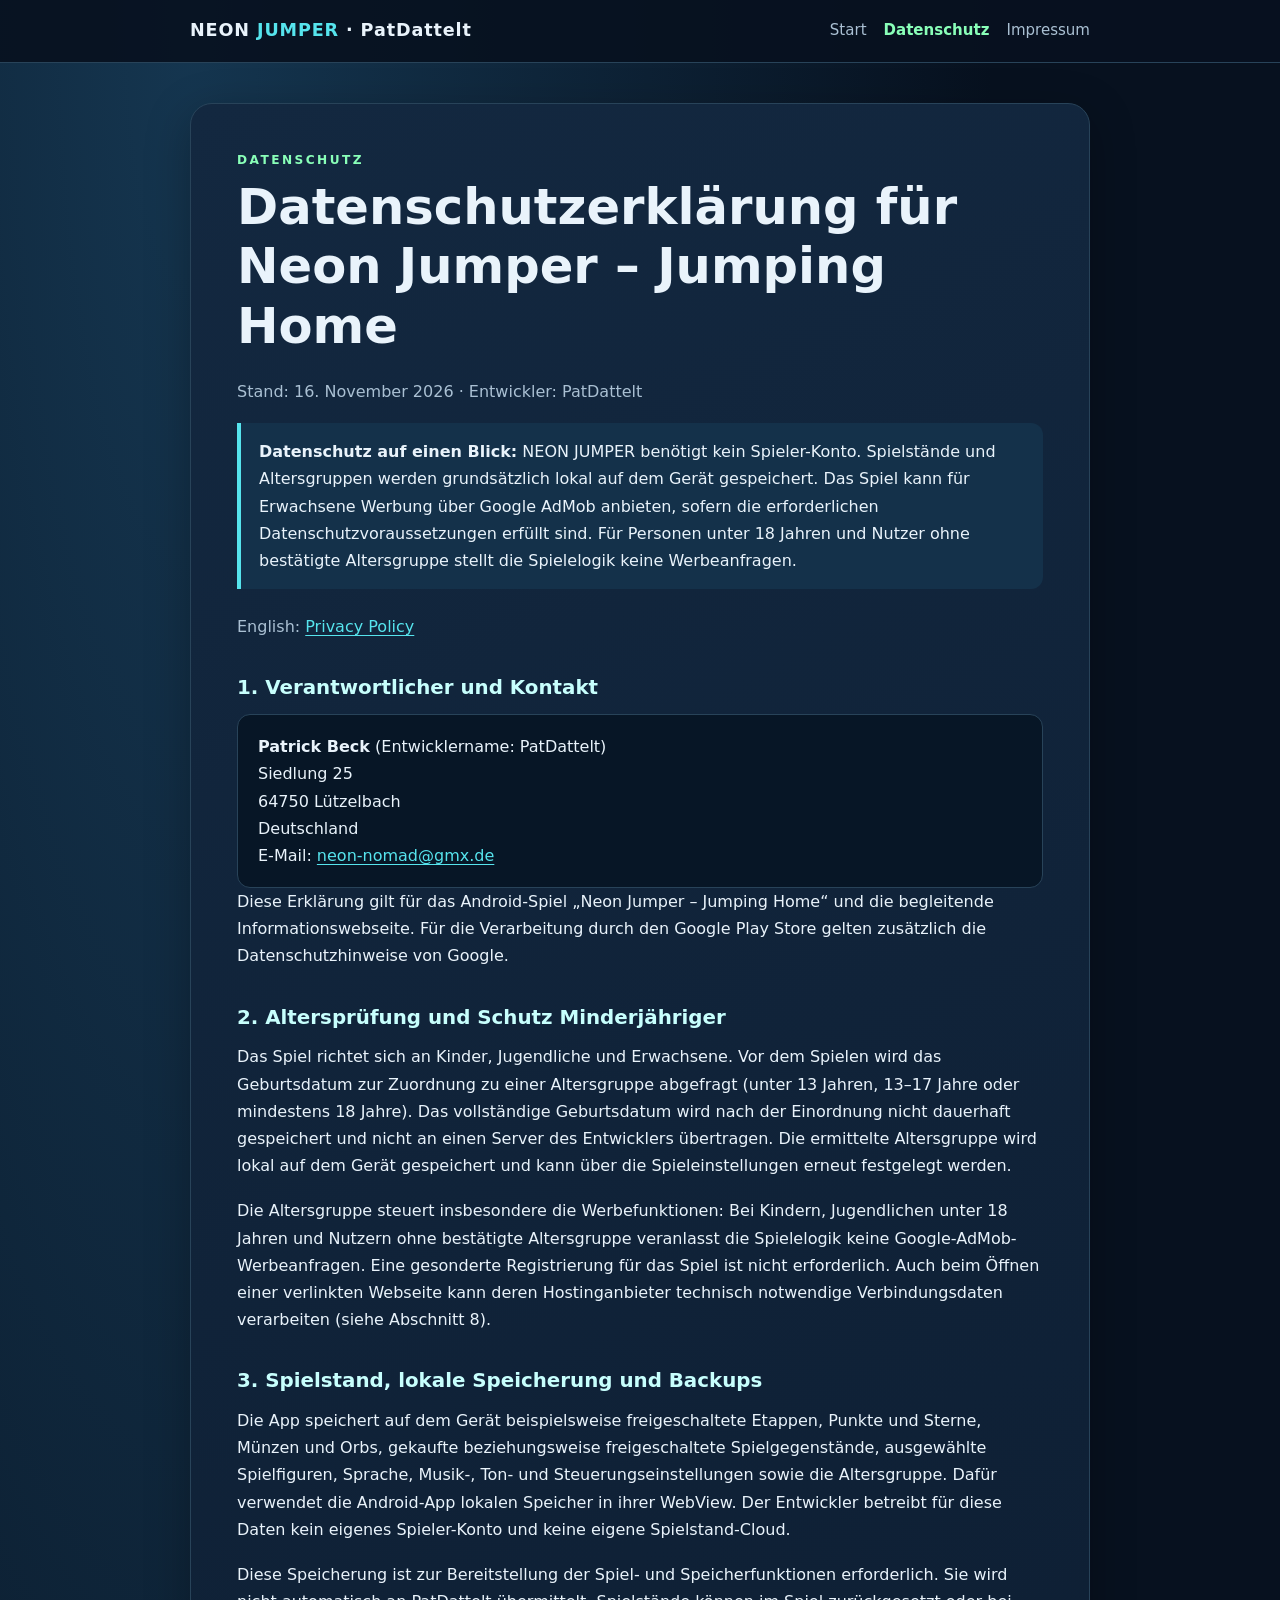
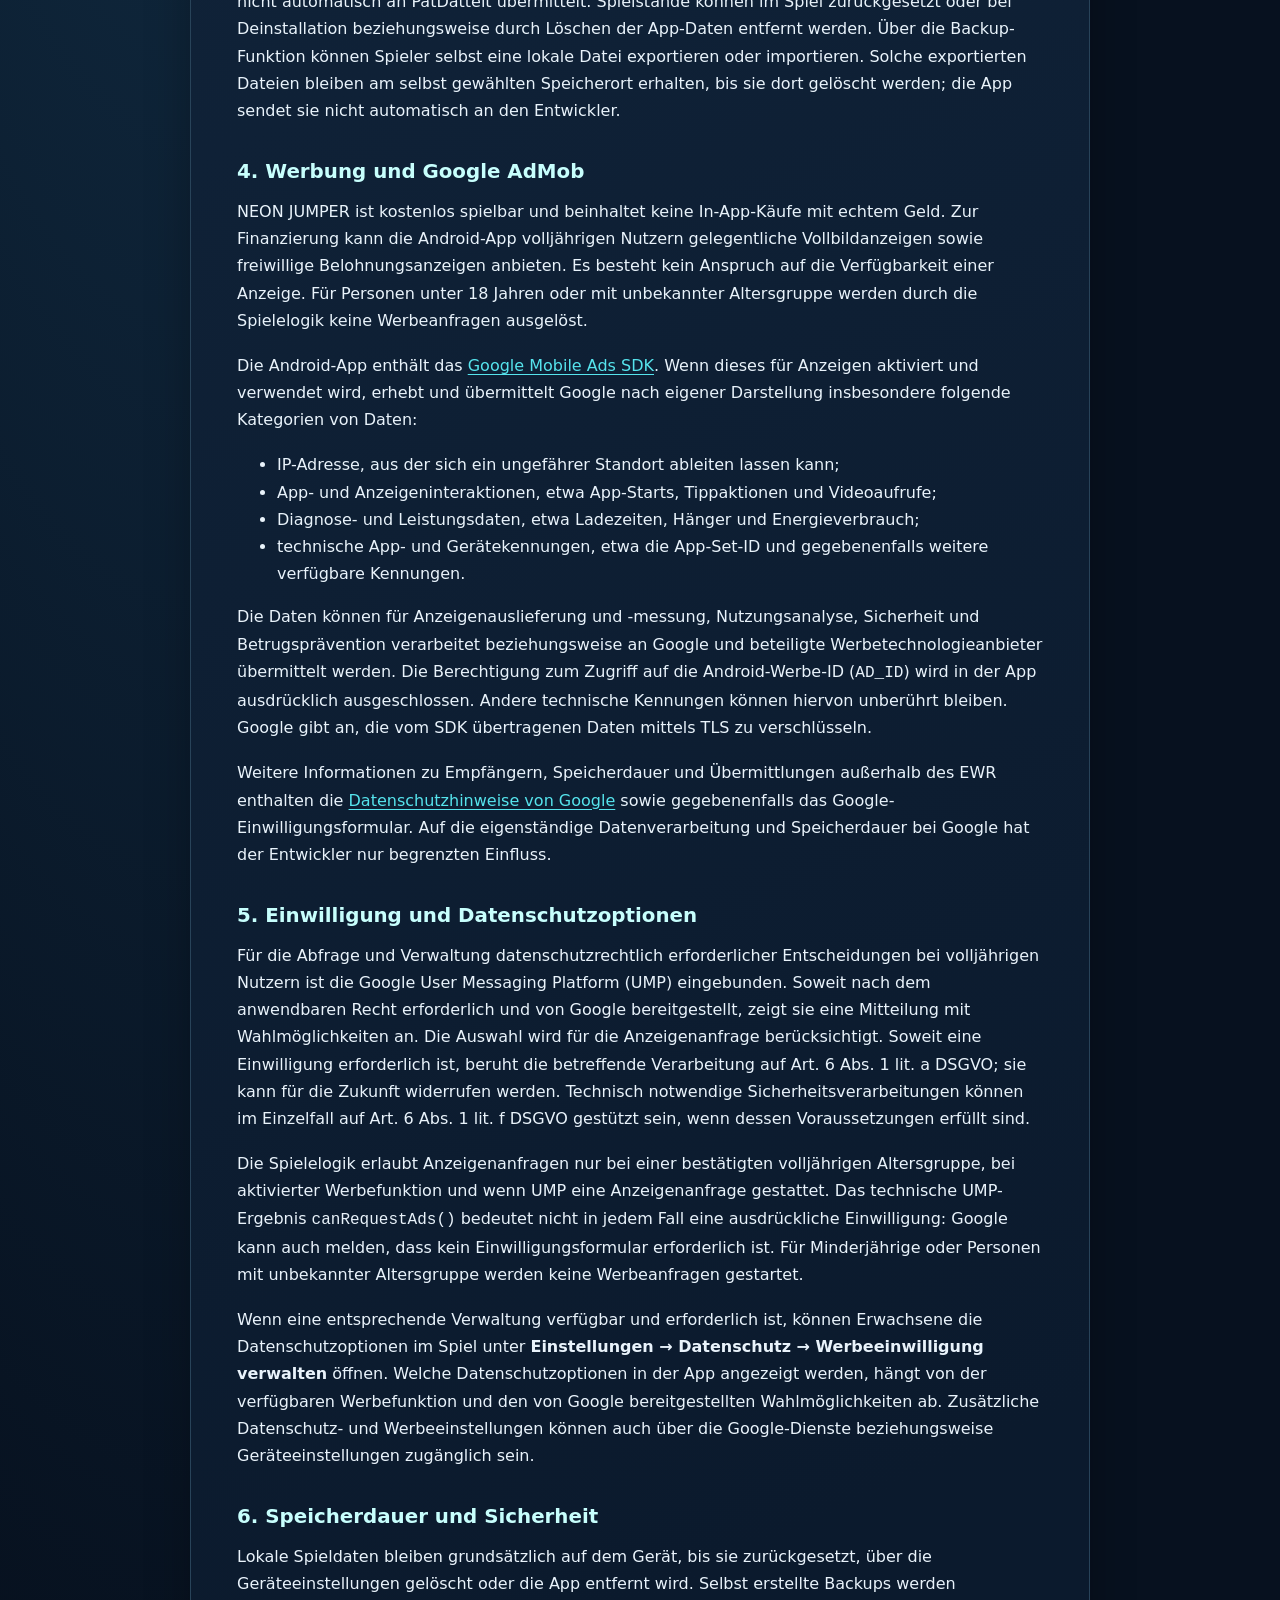
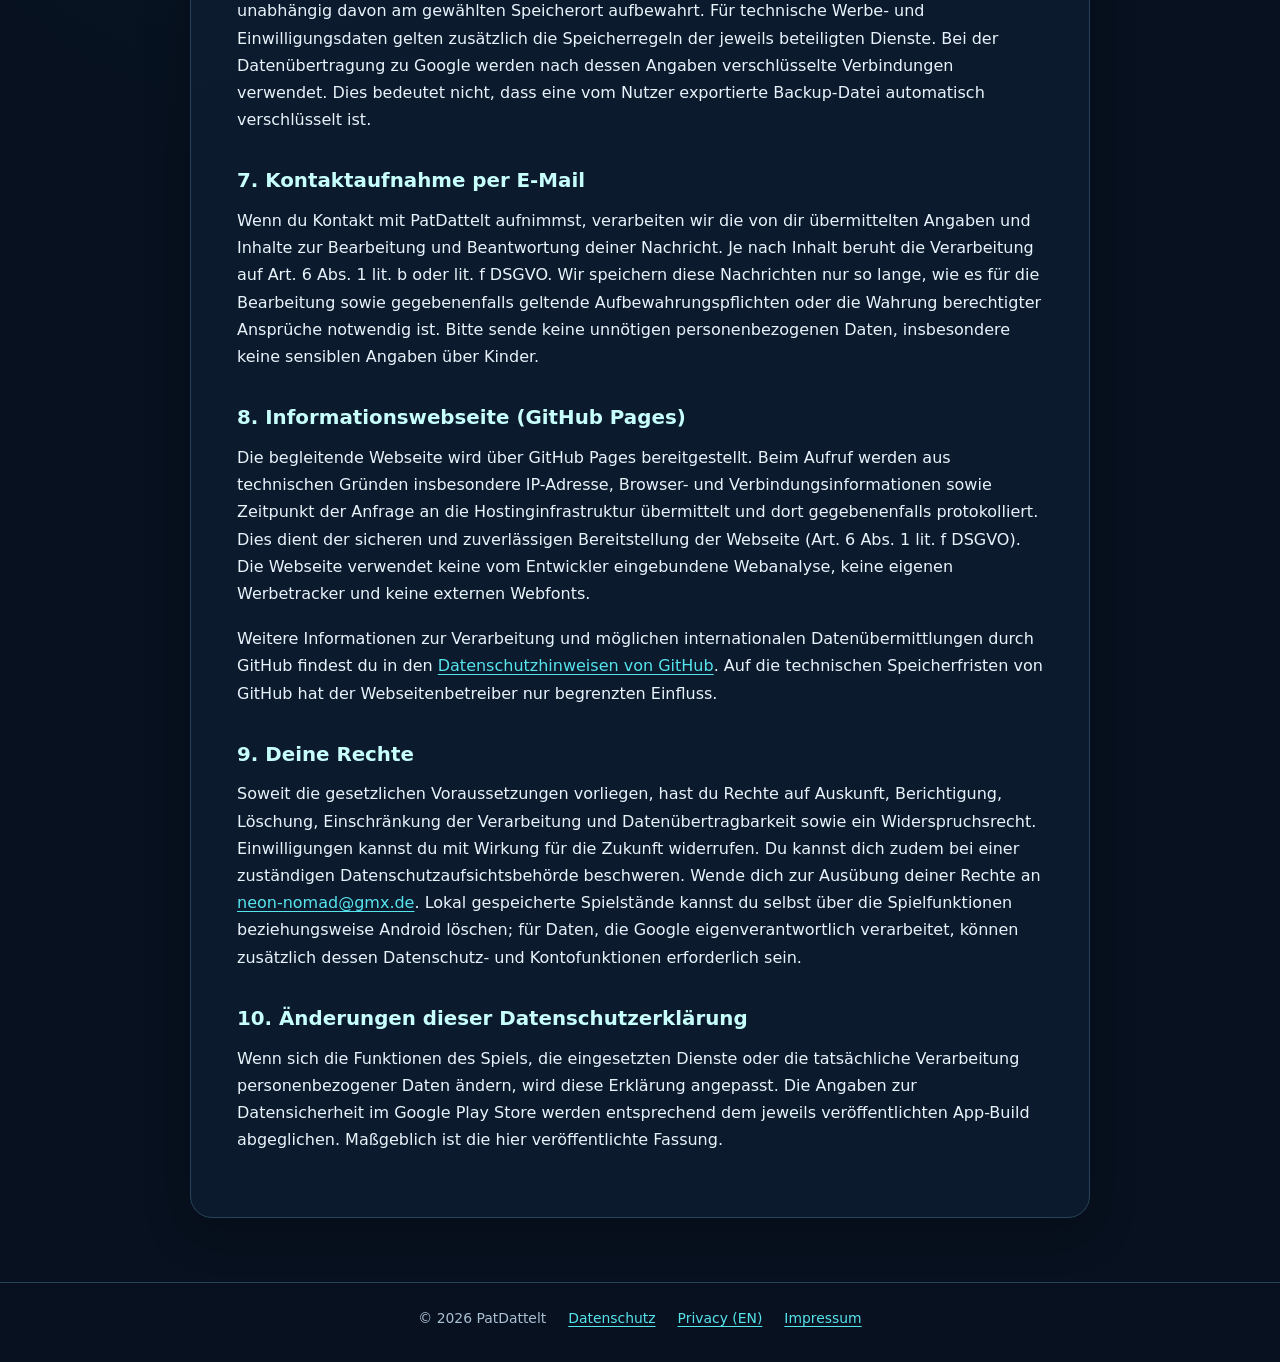
==== commit 1885c184: "Keep privacy choice description accurate for existing and forthcoming Play builds" ====
--- a/datenschutz.html
+++ b/datenschutz.html
@@ -32,7 +32,7 @@
 <h2>5. Einwilligung und Datenschutzoptionen</h2>
 <p>Für die Abfrage und Verwaltung datenschutzrechtlich erforderlicher Entscheidungen bei volljährigen Nutzern ist die Google User Messaging Platform (UMP) eingebunden. Soweit nach dem anwendbaren Recht erforderlich und von Google bereitgestellt, zeigt sie eine Mitteilung mit Wahlmöglichkeiten an. Die Auswahl wird für die Anzeigenanfrage berücksichtigt. Soweit eine Einwilligung erforderlich ist, beruht die betreffende Verarbeitung auf Art. 6 Abs. 1 lit. a DSGVO; sie kann für die Zukunft widerrufen werden. Technisch notwendige Sicherheitsverarbeitungen können im Einzelfall auf Art. 6 Abs. 1 lit. f DSGVO gestützt sein, wenn dessen Voraussetzungen erfüllt sind.</p>
 <p>Die Spielelogik erlaubt Anzeigenanfragen nur bei einer bestätigten volljährigen Altersgruppe, bei aktivierter Werbefunktion und wenn UMP eine Anzeigenanfrage gestattet. Das technische UMP-Ergebnis <code>canRequestAds()</code> bedeutet nicht in jedem Fall eine ausdrückliche Einwilligung: Google kann auch melden, dass kein Einwilligungsformular erforderlich ist. Für Minderjährige oder Personen mit unbekannter Altersgruppe werden keine Werbeanfragen gestartet.</p>
-<p>Wenn eine entsprechende Verwaltung verfügbar und erforderlich ist, können Erwachsene die Datenschutzoptionen im Spiel unter <strong>Einstellungen → Datenschutz → Werbeeinwilligung verwalten</strong> öffnen. Ist die Werbefunktion deaktiviert, wird der entsprechende Button nicht angeboten. Zusätzliche Datenschutz- und Werbeeinstellungen können auch über die Google-Dienste beziehungsweise Geräteeinstellungen zugänglich sein.</p>
+<p>Wenn eine entsprechende Verwaltung verfügbar und erforderlich ist, können Erwachsene die Datenschutzoptionen im Spiel unter <strong>Einstellungen → Datenschutz → Werbeeinwilligung verwalten</strong> öffnen. Welche Datenschutzoptionen in der App angezeigt werden, hängt von der verfügbaren Werbefunktion und den von Google bereitgestellten Wahlmöglichkeiten ab. Zusätzliche Datenschutz- und Werbeeinstellungen können auch über die Google-Dienste beziehungsweise Geräteeinstellungen zugänglich sein.</p>
 <h2>6. Speicherdauer und Sicherheit</h2>
 <p>Lokale Spieldaten bleiben grundsätzlich auf dem Gerät, bis sie zurückgesetzt, über die Geräteeinstellungen gelöscht oder die App entfernt wird. Selbst erstellte Backups werden unabhängig davon am gewählten Speicherort aufbewahrt. Für technische Werbe- und Einwilligungsdaten gelten zusätzlich die Speicherregeln der jeweils beteiligten Dienste. Bei der Datenübertragung zu Google werden nach dessen Angaben verschlüsselte Verbindungen verwendet. Dies bedeutet nicht, dass eine vom Nutzer exportierte Backup-Datei automatisch verschlüsselt ist.</p>
 
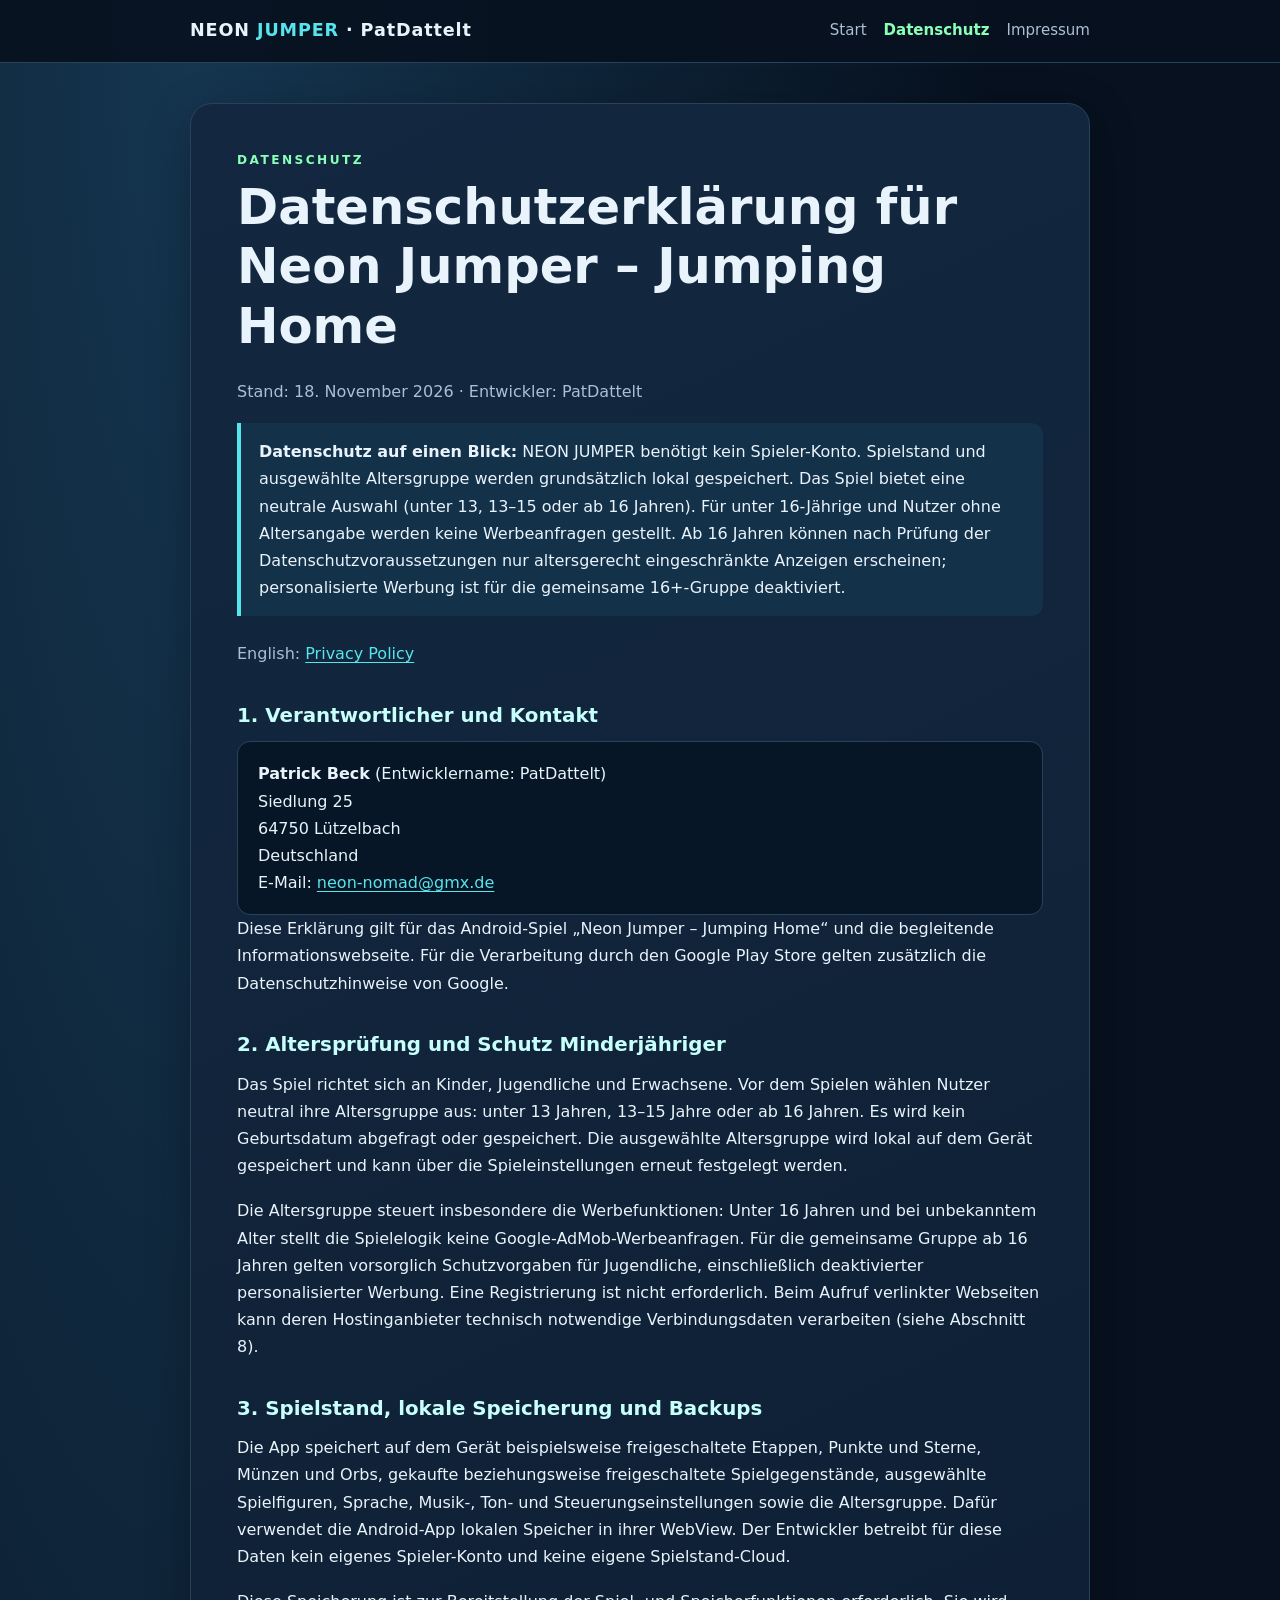
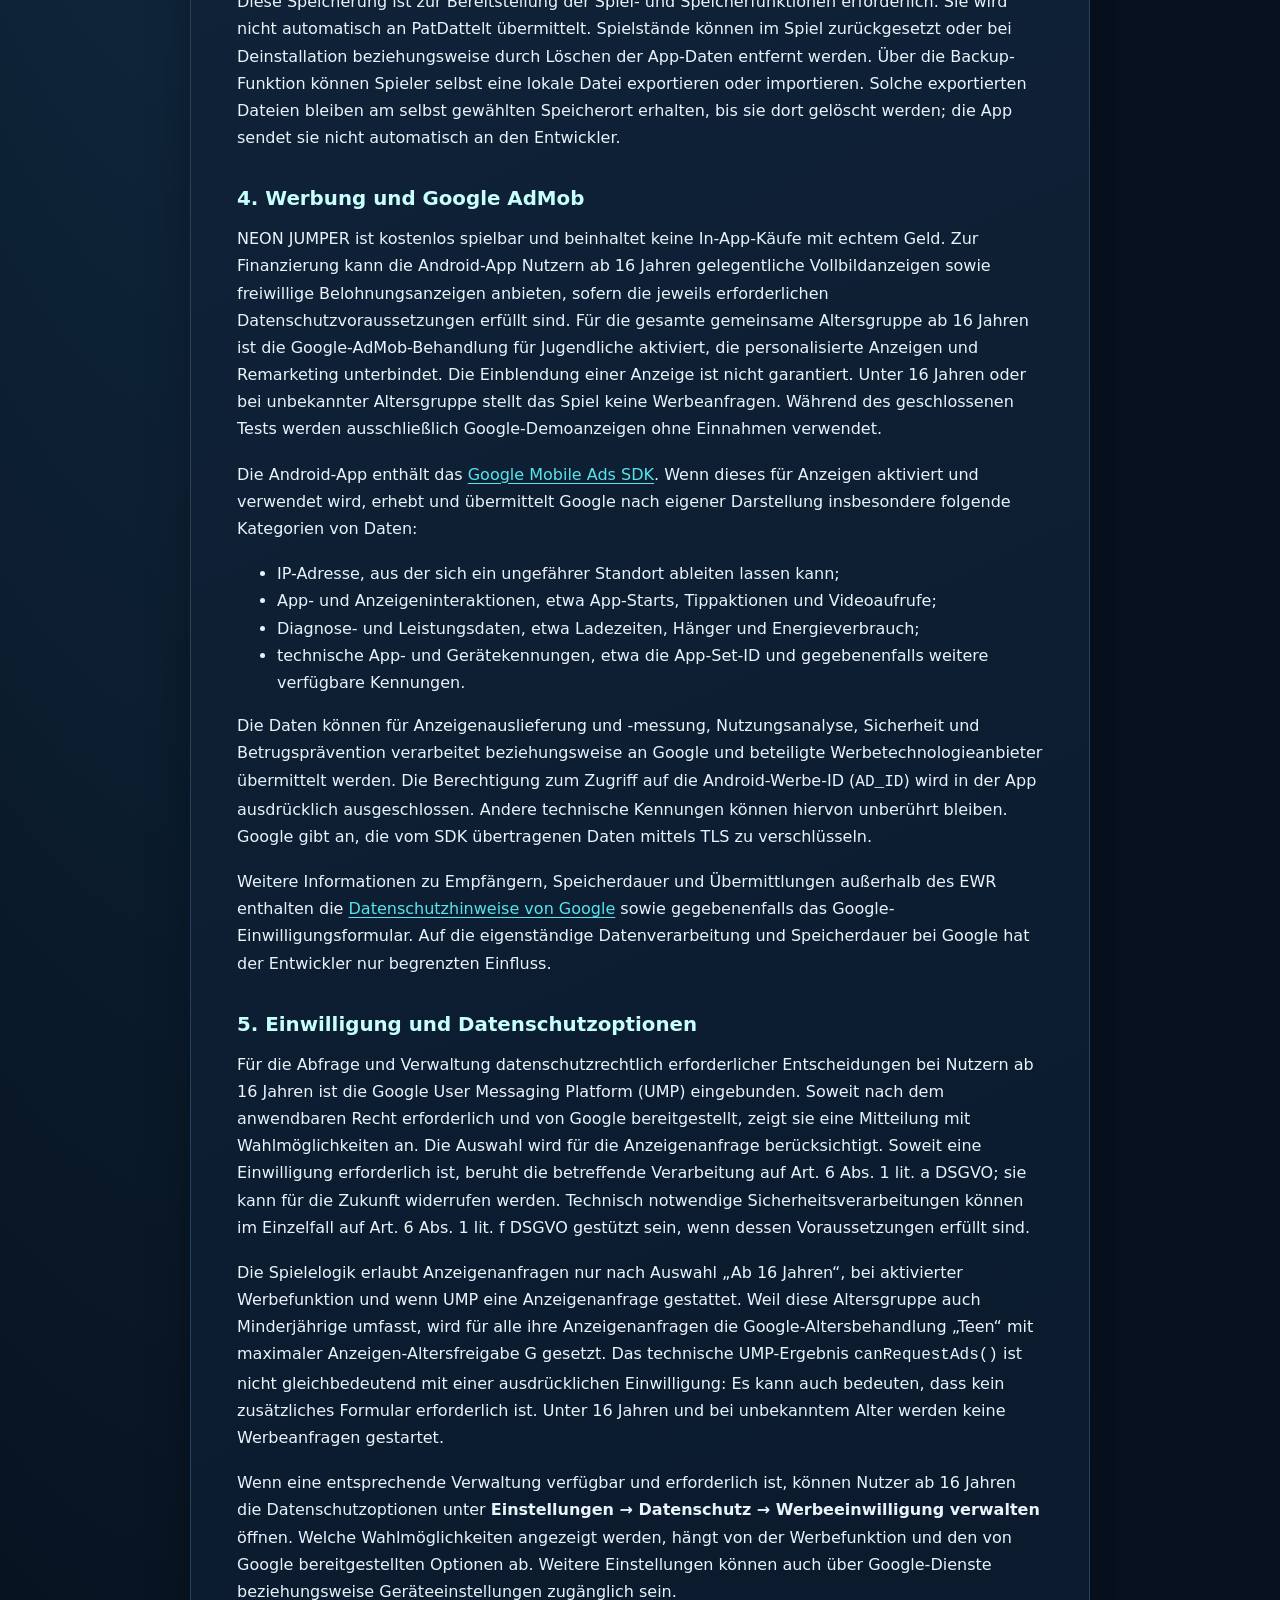
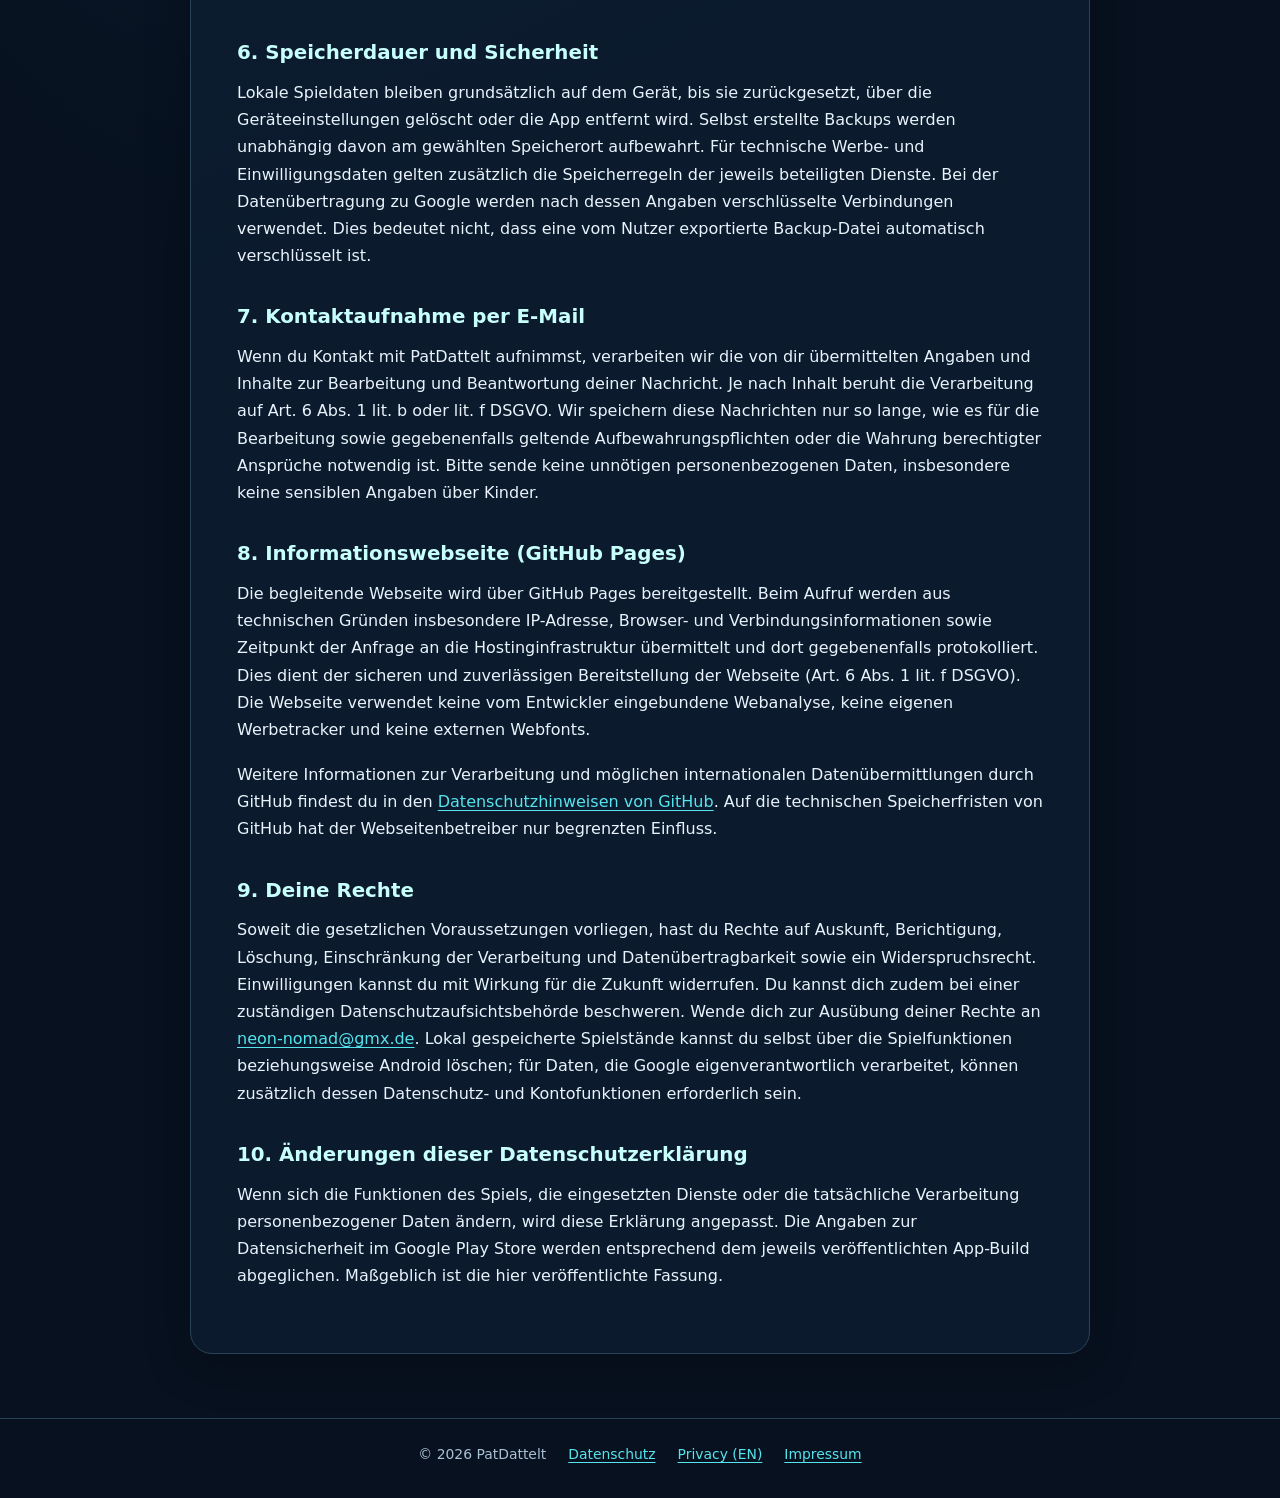
==== commit 17c22944: "Update German privacy policy for neutral 16+ grouping and teen-safe advertising" ====
--- a/datenschutz.html
+++ b/datenschutz.html
@@ -7,8 +7,8 @@
 <main class="wrap"><article class="paper">
 <p class="kicker">DATENSCHUTZ</p>
 <h1>Datenschutzerklärung für Neon Jumper – Jumping Home</h1>
-<p class="muted">Stand: 16. November 2026 · Entwickler: PatDattelt</p>
-<div class="notice"><strong>Datenschutz auf einen Blick:</strong> NEON JUMPER benötigt kein Spieler-Konto. Spielstände und Altersgruppen werden grundsätzlich lokal auf dem Gerät gespeichert. Das Spiel kann für Erwachsene Werbung über Google AdMob anbieten, sofern die erforderlichen Datenschutzvoraussetzungen erfüllt sind. Für Personen unter 18 Jahren und Nutzer ohne bestätigte Altersgruppe stellt die Spielelogik keine Werbeanfragen.</div>
+<p class="muted">Stand: 18. November 2026 · Entwickler: PatDattelt</p>
+<div class="notice"><strong>Datenschutz auf einen Blick:</strong> NEON JUMPER benötigt kein Spieler-Konto. Spielstand und ausgewählte Altersgruppe werden grundsätzlich lokal gespeichert. Das Spiel bietet eine neutrale Auswahl (unter 13, 13–15 oder ab 16 Jahren). Für unter 16-Jährige und Nutzer ohne Altersangabe werden keine Werbeanfragen gestellt. Ab 16 Jahren können nach Prüfung der Datenschutzvoraussetzungen nur altersgerecht eingeschränkte Anzeigen erscheinen; personalisierte Werbung ist für die gemeinsame 16+-Gruppe deaktiviert.</div>
 <p class="muted">English: <a href="privacy.html" lang="en">Privacy Policy</a></p>
 
 <h2>1. Verantwortlicher und Kontakt</h2>
@@ -16,23 +16,23 @@
 <p>Diese Erklärung gilt für das Android-Spiel „Neon Jumper – Jumping Home“ und die begleitende Informationswebseite. Für die Verarbeitung durch den Google Play Store gelten zusätzlich die Datenschutzhinweise von Google.</p>
 
 <h2>2. Altersprüfung und Schutz Minderjähriger</h2>
-<p>Das Spiel richtet sich an Kinder, Jugendliche und Erwachsene. Vor dem Spielen wird das Geburtsdatum zur Zuordnung zu einer Altersgruppe abgefragt (unter 13 Jahren, 13–17 Jahre oder mindestens 18 Jahre). Das vollständige Geburtsdatum wird nach der Einordnung nicht dauerhaft gespeichert und nicht an einen Server des Entwicklers übertragen. Die ermittelte Altersgruppe wird lokal auf dem Gerät gespeichert und kann über die Spieleinstellungen erneut festgelegt werden.</p>
-<p>Die Altersgruppe steuert insbesondere die Werbefunktionen: Bei Kindern, Jugendlichen unter 18 Jahren und Nutzern ohne bestätigte Altersgruppe veranlasst die Spielelogik keine Google-AdMob-Werbeanfragen. Eine gesonderte Registrierung für das Spiel ist nicht erforderlich. Auch beim Öffnen einer verlinkten Webseite kann deren Hostinganbieter technisch notwendige Verbindungsdaten verarbeiten (siehe Abschnitt 8).</p>
+<p>Das Spiel richtet sich an Kinder, Jugendliche und Erwachsene. Vor dem Spielen wählen Nutzer neutral ihre Altersgruppe aus: unter 13 Jahren, 13–15 Jahre oder ab 16 Jahren. Es wird kein Geburtsdatum abgefragt oder gespeichert. Die ausgewählte Altersgruppe wird lokal auf dem Gerät gespeichert und kann über die Spieleinstellungen erneut festgelegt werden.</p>
+<p>Die Altersgruppe steuert insbesondere die Werbefunktionen: Unter 16 Jahren und bei unbekanntem Alter stellt die Spielelogik keine Google-AdMob-Werbeanfragen. Für die gemeinsame Gruppe ab 16 Jahren gelten vorsorglich Schutzvorgaben für Jugendliche, einschließlich deaktivierter personalisierter Werbung. Eine Registrierung ist nicht erforderlich. Beim Aufruf verlinkter Webseiten kann deren Hostinganbieter technisch notwendige Verbindungsdaten verarbeiten (siehe Abschnitt 8).</p>
 
 <h2>3. Spielstand, lokale Speicherung und Backups</h2>
 <p>Die App speichert auf dem Gerät beispielsweise freigeschaltete Etappen, Punkte und Sterne, Münzen und Orbs, gekaufte beziehungsweise freigeschaltete Spielgegenstände, ausgewählte Spielfiguren, Sprache, Musik-, Ton- und Steuerungseinstellungen sowie die Altersgruppe. Dafür verwendet die Android-App lokalen Speicher in ihrer WebView. Der Entwickler betreibt für diese Daten kein eigenes Spieler-Konto und keine eigene Spielstand-Cloud.</p>
 <p>Diese Speicherung ist zur Bereitstellung der Spiel- und Speicherfunktionen erforderlich. Sie wird nicht automatisch an PatDattelt übermittelt. Spielstände können im Spiel zurückgesetzt oder bei Deinstallation beziehungsweise durch Löschen der App-Daten entfernt werden. Über die Backup-Funktion können Spieler selbst eine lokale Datei exportieren oder importieren. Solche exportierten Dateien bleiben am selbst gewählten Speicherort erhalten, bis sie dort gelöscht werden; die App sendet sie nicht automatisch an den Entwickler.</p>
 
 <h2>4. Werbung und Google AdMob</h2>
-<p>NEON JUMPER ist kostenlos spielbar und beinhaltet keine In-App-Käufe mit echtem Geld. Zur Finanzierung kann die Android-App volljährigen Nutzern gelegentliche Vollbildanzeigen sowie freiwillige Belohnungsanzeigen anbieten. Es besteht kein Anspruch auf die Verfügbarkeit einer Anzeige. Für Personen unter 18 Jahren oder mit unbekannter Altersgruppe werden durch die Spielelogik keine Werbeanfragen ausgelöst.</p>
+<p>NEON JUMPER ist kostenlos spielbar und beinhaltet keine In-App-Käufe mit echtem Geld. Zur Finanzierung kann die Android-App Nutzern ab 16 Jahren gelegentliche Vollbildanzeigen sowie freiwillige Belohnungsanzeigen anbieten, sofern die jeweils erforderlichen Datenschutzvoraussetzungen erfüllt sind. Für die gesamte gemeinsame Altersgruppe ab 16 Jahren ist die Google-AdMob-Behandlung für Jugendliche aktiviert, die personalisierte Anzeigen und Remarketing unterbindet. Die Einblendung einer Anzeige ist nicht garantiert. Unter 16 Jahren oder bei unbekannter Altersgruppe stellt das Spiel keine Werbeanfragen. Während des geschlossenen Tests werden ausschließlich Google-Demoanzeigen ohne Einnahmen verwendet.</p>
 <p>Die Android-App enthält das <a href="https://developers.google.com/admob/android/privacy/play-data-disclosure?hl=de">Google Mobile Ads SDK</a>. Wenn dieses für Anzeigen aktiviert und verwendet wird, erhebt und übermittelt Google nach eigener Darstellung insbesondere folgende Kategorien von Daten:</p>
 <ul><li>IP-Adresse, aus der sich ein ungefährer Standort ableiten lassen kann;</li><li>App- und Anzeigeninteraktionen, etwa App-Starts, Tippaktionen und Videoaufrufe;</li><li>Diagnose- und Leistungsdaten, etwa Ladezeiten, Hänger und Energieverbrauch;</li><li>technische App- und Gerätekennungen, etwa die App-Set-ID und gegebenenfalls weitere verfügbare Kennungen.</li></ul>
 <p>Die Daten können für Anzeigenauslieferung und -messung, Nutzungsanalyse, Sicherheit und Betrugsprävention verarbeitet beziehungsweise an Google und beteiligte Werbetechnologieanbieter übermittelt werden. Die Berechtigung zum Zugriff auf die Android-Werbe-ID (<code>AD_ID</code>) wird in der App ausdrücklich ausgeschlossen. Andere technische Kennungen können hiervon unberührt bleiben. Google gibt an, die vom SDK übertragenen Daten mittels TLS zu verschlüsseln.</p>
 <p>Weitere Informationen zu Empfängern, Speicherdauer und Übermittlungen außerhalb des EWR enthalten die <a href="https://policies.google.com/privacy?hl=de">Datenschutzhinweise von Google</a> sowie gegebenenfalls das Google-Einwilligungsformular. Auf die eigenständige Datenverarbeitung und Speicherdauer bei Google hat der Entwickler nur begrenzten Einfluss.</p>
 <h2>5. Einwilligung und Datenschutzoptionen</h2>
-<p>Für die Abfrage und Verwaltung datenschutzrechtlich erforderlicher Entscheidungen bei volljährigen Nutzern ist die Google User Messaging Platform (UMP) eingebunden. Soweit nach dem anwendbaren Recht erforderlich und von Google bereitgestellt, zeigt sie eine Mitteilung mit Wahlmöglichkeiten an. Die Auswahl wird für die Anzeigenanfrage berücksichtigt. Soweit eine Einwilligung erforderlich ist, beruht die betreffende Verarbeitung auf Art. 6 Abs. 1 lit. a DSGVO; sie kann für die Zukunft widerrufen werden. Technisch notwendige Sicherheitsverarbeitungen können im Einzelfall auf Art. 6 Abs. 1 lit. f DSGVO gestützt sein, wenn dessen Voraussetzungen erfüllt sind.</p>
-<p>Die Spielelogik erlaubt Anzeigenanfragen nur bei einer bestätigten volljährigen Altersgruppe, bei aktivierter Werbefunktion und wenn UMP eine Anzeigenanfrage gestattet. Das technische UMP-Ergebnis <code>canRequestAds()</code> bedeutet nicht in jedem Fall eine ausdrückliche Einwilligung: Google kann auch melden, dass kein Einwilligungsformular erforderlich ist. Für Minderjährige oder Personen mit unbekannter Altersgruppe werden keine Werbeanfragen gestartet.</p>
-<p>Wenn eine entsprechende Verwaltung verfügbar und erforderlich ist, können Erwachsene die Datenschutzoptionen im Spiel unter <strong>Einstellungen → Datenschutz → Werbeeinwilligung verwalten</strong> öffnen. Welche Datenschutzoptionen in der App angezeigt werden, hängt von der verfügbaren Werbefunktion und den von Google bereitgestellten Wahlmöglichkeiten ab. Zusätzliche Datenschutz- und Werbeeinstellungen können auch über die Google-Dienste beziehungsweise Geräteeinstellungen zugänglich sein.</p>
+<p>Für die Abfrage und Verwaltung datenschutzrechtlich erforderlicher Entscheidungen bei Nutzern ab 16 Jahren ist die Google User Messaging Platform (UMP) eingebunden. Soweit nach dem anwendbaren Recht erforderlich und von Google bereitgestellt, zeigt sie eine Mitteilung mit Wahlmöglichkeiten an. Die Auswahl wird für die Anzeigenanfrage berücksichtigt. Soweit eine Einwilligung erforderlich ist, beruht die betreffende Verarbeitung auf Art. 6 Abs. 1 lit. a DSGVO; sie kann für die Zukunft widerrufen werden. Technisch notwendige Sicherheitsverarbeitungen können im Einzelfall auf Art. 6 Abs. 1 lit. f DSGVO gestützt sein, wenn dessen Voraussetzungen erfüllt sind.</p>
+<p>Die Spielelogik erlaubt Anzeigenanfragen nur nach Auswahl „Ab 16 Jahren“, bei aktivierter Werbefunktion und wenn UMP eine Anzeigenanfrage gestattet. Weil diese Altersgruppe auch Minderjährige umfasst, wird für alle ihre Anzeigenanfragen die Google-Altersbehandlung „Teen“ mit maximaler Anzeigen-Altersfreigabe G gesetzt. Das technische UMP-Ergebnis <code>canRequestAds()</code> ist nicht gleichbedeutend mit einer ausdrücklichen Einwilligung: Es kann auch bedeuten, dass kein zusätzliches Formular erforderlich ist. Unter 16 Jahren und bei unbekanntem Alter werden keine Werbeanfragen gestartet.</p>
+<p>Wenn eine entsprechende Verwaltung verfügbar und erforderlich ist, können Nutzer ab 16 Jahren die Datenschutzoptionen unter <strong>Einstellungen → Datenschutz → Werbeeinwilligung verwalten</strong> öffnen. Welche Wahlmöglichkeiten angezeigt werden, hängt von der Werbefunktion und den von Google bereitgestellten Optionen ab. Weitere Einstellungen können auch über Google-Dienste beziehungsweise Geräteeinstellungen zugänglich sein.</p>
 <h2>6. Speicherdauer und Sicherheit</h2>
 <p>Lokale Spieldaten bleiben grundsätzlich auf dem Gerät, bis sie zurückgesetzt, über die Geräteeinstellungen gelöscht oder die App entfernt wird. Selbst erstellte Backups werden unabhängig davon am gewählten Speicherort aufbewahrt. Für technische Werbe- und Einwilligungsdaten gelten zusätzlich die Speicherregeln der jeweils beteiligten Dienste. Bei der Datenübertragung zu Google werden nach dessen Angaben verschlüsselte Verbindungen verwendet. Dies bedeutet nicht, dass eine vom Nutzer exportierte Backup-Datei automatisch verschlüsselt ist.</p>
 
